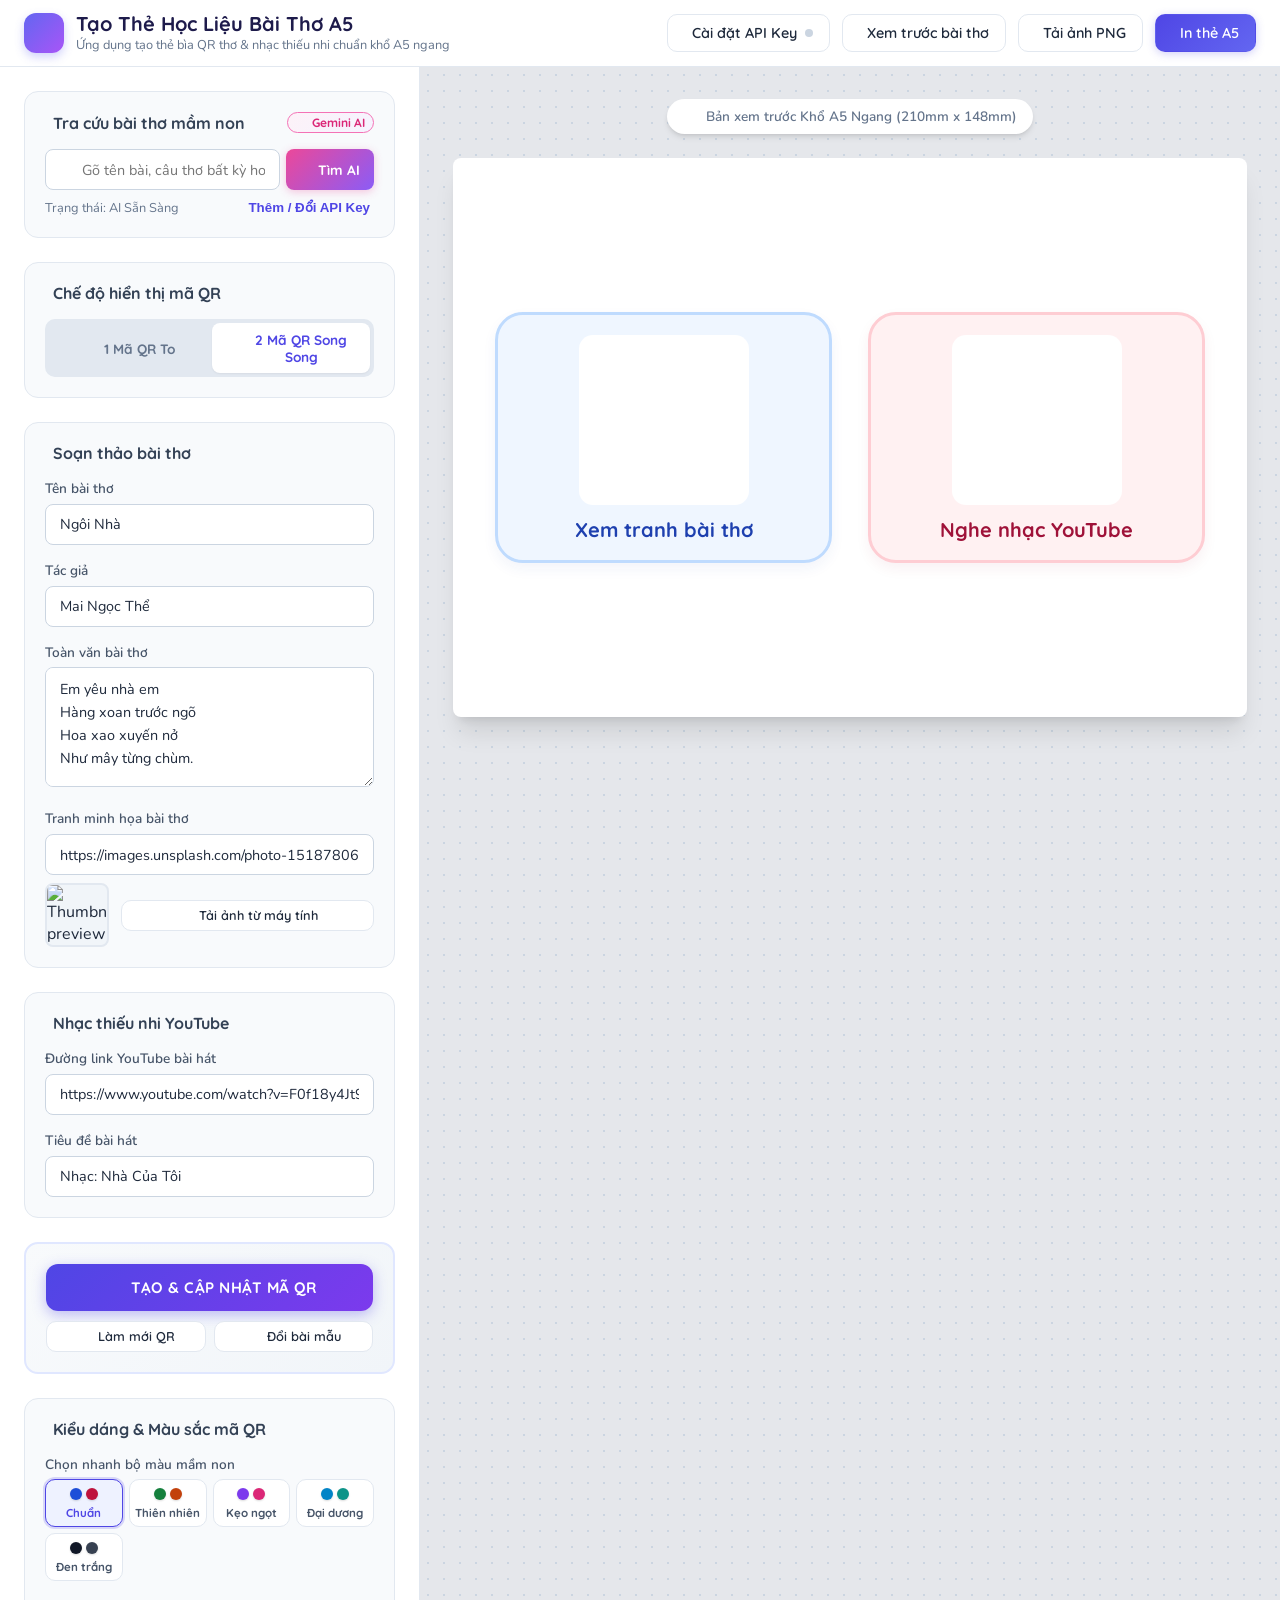
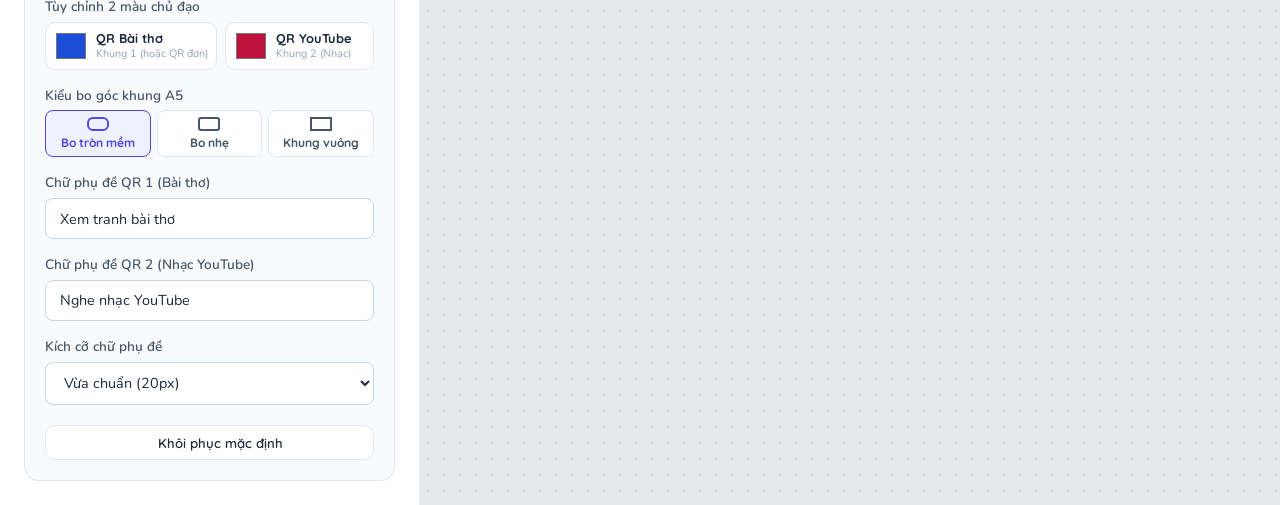
==== index.html @ ca8b9e5d "Initial commit: Kindergarten Poem & Media QR Card Generator A5" ====
<!DOCTYPE html>
<html lang="vi">
<head>
  <meta charset="UTF-8">
  <meta name="viewport" content="width=device-width, initial-scale=1.0">
  <title>Tạo Thẻ Bìa Bài Thơ & QR Code A5 Mầm Non</title>
  
  <!-- Google Fonts: Quicksand & Nunito -->
  <link rel="preconnect" href="https://fonts.googleapis.com">
  <link rel="preconnect" href="https://fonts.gstatic.com" crossorigin>
  <link href="https://fonts.googleapis.com/css2?family=Nunito:wght@400;500;600;700;800&family=Quicksand:wght@600;700;800&display=swap" rel="stylesheet">
  
  <!-- Main Stylesheets -->
  <link rel="stylesheet" href="css/style.css">
  <link rel="stylesheet" href="css/print.css">

  <!-- Lucide Icons -->
  <script src="https://unpkg.com/lucide@latest"></script>
  <!-- QRCode.js -->
  <script src="https://cdnjs.cloudflare.com/ajax/libs/qrcodejs/1.0.0/qrcode.min.js"></script>
  <!-- LZString for URL Compression -->
  <script src="https://cdnjs.cloudflare.com/ajax/libs/lz-string/1.5.0/lz-string.min.js"></script>
  <!-- HTML2Canvas for PNG Export -->
  <script src="https://cdnjs.cloudflare.com/ajax/libs/html2canvas/1.4.1/html2canvas.min.js"></script>
</head>
<body>
  <!-- Header Bar -->
  <header class="app-header">
    <div class="brand-container">
      <div class="brand-icon">
        <i data-lucide="sparkles"></i>
      </div>
      <div>
        <h1 class="brand-title">Tạo Thẻ Học Liệu Bài Thơ A5</h1>
        <p class="brand-subtitle">Ứng dụng tạo thẻ bìa QR thơ & nhạc thiếu nhi chuẩn khổ A5 ngang</p>
      </div>
    </div>
    <div class="header-actions">
      <button class="btn btn-outline" id="btnApiKeySettings" title="Cấu hình Gemini API Key">
        <i data-lucide="key" style="color: #ec4899;"></i>
        <span>Cài đặt API Key</span>
        <span class="status-dot" id="apiStatusDot"></span>
      </button>
      <button class="btn btn-outline" id="btnPreviewPhone" title="Mở giả lập điện thoại">
        <i data-lucide="smartphone"></i>
        <span>Xem trước bài thơ</span>
      </button>
      <button class="btn btn-outline" id="btnDownloadPng" title="Xuất ảnh thẻ A5 định dạng PNG">
        <i data-lucide="image"></i>
        <span>Tải ảnh PNG</span>
      </button>
      <button class="btn btn-primary" id="btnPrint" title="In trực tiếp hoặc Lưu PDF khổ A5">
        <i data-lucide="printer"></i>
        <span>In thẻ A5</span>
      </button>
    </div>
  </header>

  <!-- Main Container -->
  <div class="app-container">
    <!-- Left Editor Sidebar -->
    <aside class="editor-sidebar">
      <!-- Search & Autocomplete with AI Grounding -->
      <div class="section-card">
        <div class="section-title" style="justify-content: space-between;">
          <div style="display: flex; align-items: center; gap: 0.5rem;">
            <i data-lucide="search" style="color: var(--primary);"></i>
            <span>Tra cứu bài thơ mầm non</span>
          </div>
          <span class="ai-badge" id="searchModeBadge" title="Hỗ trợ tra cứu bằng AI">
            <i data-lucide="bot" style="width: 12px; height: 12px;"></i>
            <span>Gemini AI</span>
          </span>
        </div>
        <div class="form-group search-container">
          <div class="search-input-group">
            <div style="position: relative; flex: 1;">
              <i data-lucide="search" class="search-icon" style="width: 18px; height: 18px;"></i>
              <input type="text" id="searchPoemInput" class="form-input search-input" placeholder="Gõ tên bài, câu thơ bất kỳ hoặc từ khóa..." autocomplete="off">
            </div>
            <button class="btn-ai-search" id="btnAiSearch" title="Tra cứu trực tuyến bằng Gemini AI">
              <i data-lucide="sparkles" style="width: 14px; height: 14px;" id="aiSearchIcon"></i>
              <span id="aiSearchText">Tìm AI</span>
            </button>
          </div>
          <div style="display: flex; justify-content: space-between; align-items: center; margin-top: 8px; font-size: 0.8rem;">
            <span style="color: #64748b;" id="apiHelperText">Trạng thái: AI Sẵn Sàng</span>
            <button type="button" id="btnInlineApiKey" style="background: none; border: none; color: #4f46e5; cursor: pointer; font-weight: 700; display: inline-flex; align-items: center; gap: 4px; padding: 2px 4px; border-radius: 4px;">
              <i data-lucide="key" style="width: 13px; height: 13px; color: #db2777;"></i>
              <span>Thêm / Đổi API Key</span>
            </button>
          </div>
          <div id="autocompleteDropdown" class="autocomplete-dropdown"></div>
        </div>
      </div>

      <!-- Mode Selector (1 QR or 2 QR) -->
      <div class="section-card">
        <div class="section-title">
          <i data-lucide="qr-code" style="color: var(--primary);"></i>
          <span>Chế độ hiển thị mã QR</span>
        </div>
        <div class="toggle-group">
          <button class="toggle-btn" id="btnToggle1QR">
            <i data-lucide="square" style="width: 16px; height: 16px;"></i>
            <span>1 Mã QR To</span>
          </button>
          <button class="toggle-btn active" id="btnToggle2QR">
            <i data-lucide="columns-2" style="width: 16px; height: 16px;"></i>
            <span>2 Mã QR Song Song</span>
          </button>
        </div>
      </div>

      <!-- Poem Details Form -->
      <div class="section-card">
        <div class="section-title">
          <i data-lucide="book-open" style="color: var(--primary);"></i>
          <span>Soạn thảo bài thơ</span>
        </div>
        
        <div class="form-group">
          <label class="form-label" for="inputPoemTitle">Tên bài thơ</label>
          <input type="text" id="inputPoemTitle" class="form-input" placeholder="Nhập tên bài thơ...">
        </div>

        <div class="form-group">
          <label class="form-label" for="inputPoemAuthor">Tác giả</label>
          <input type="text" id="inputPoemAuthor" class="form-input" placeholder="Tác giả hoặc Sưu tầm...">
        </div>

        <div class="form-group">
          <label class="form-label" for="inputPoemContent">Toàn văn bài thơ</label>
          <textarea id="inputPoemContent" class="form-textarea" placeholder="Nhập lời thơ (từng khổ thơ)..."></textarea>
        </div>

        <div class="form-group">
          <label class="form-label">Tranh minh họa bài thơ</label>
          <input type="text" id="inputCoverImage" class="form-input" placeholder="URL hình ảnh minh họa...">
          <div class="image-preview-wrapper">
            <img id="imagePreviewThumb" class="image-thumb" src="" alt="Thumbnail preview">
            <div class="image-actions">
              <input type="file" id="inputImageFile" class="file-input-hidden" accept="image/*">
              <button class="btn btn-outline" style="padding: 0.4rem 0.75rem; font-size: 0.8rem;" id="btnUploadImage">
                <i data-lucide="upload" style="width: 14px; height: 14px;"></i>
                <span>Tải ảnh từ máy tính</span>
              </button>
            </div>
          </div>
        </div>
      </div>

      <!-- YouTube & Media Section -->
      <div class="section-card">
        <div class="section-title">
          <i data-lucide="youtube" style="color: #ef4444;"></i>
          <span>Nhạc thiếu nhi YouTube</span>
        </div>
        
        <div class="form-group">
          <label class="form-label" for="inputYoutubeUrl">Đường link YouTube bài hát</label>
          <input type="text" id="inputYoutubeUrl" class="form-input" placeholder="https://www.youtube.com/watch?v=...">
        </div>

        <div class="form-group">
          <label class="form-label" for="inputYoutubeTitle">Tiêu đề bài hát</label>
          <input type="text" id="inputYoutubeTitle" class="form-input" placeholder="VD: Nhạc: Nhà Của Tôi">
        </div>
      </div>

      <!-- Big Action: Generate & Update QR Button -->
      <div class="section-card action-card">
        <button type="button" class="btn-generate-main" id="btnGenerateQR" title="Tạo hoặc vẽ lại toàn bộ mã QR từ bài thơ và YouTube">
          <i data-lucide="sparkles" style="width: 20px; height: 20px;"></i>
          <span>TẠO & CẬP NHẬT MÃ QR</span>
        </button>
        <div style="display: grid; grid-template-columns: 1fr 1fr; gap: 8px; margin-top: 10px;">
          <button type="button" class="btn btn-outline btn-sm" id="btnRefreshPreview">
            <i data-lucide="refresh-cw" style="width: 14px; height: 14px;"></i>
            <span>Làm mới QR</span>
          </button>
          <button type="button" class="btn btn-outline btn-sm" id="btnQuickSample">
            <i data-lucide="shuffle" style="width: 14px; height: 14px;"></i>
            <span>Đổi bài mẫu</span>
          </button>
        </div>
      </div>

      <!-- Simple & Clean QR Customization Section -->
      <div class="section-card">
        <div class="section-title">
          <i data-lucide="palette" style="color: #ec4899;"></i>
          <span>Kiểu dáng & Màu sắc mã QR</span>
        </div>

        <!-- 1. Color Themes (5 Chủ Đề Màu Đẹp) -->
        <div class="form-group">
          <label class="form-label">Chọn nhanh bộ màu mầm non</label>
          <div class="theme-pill-grid">
            <button type="button" class="theme-pill active" data-theme="default" title="Chuẩn Mầm Non (Xanh & Hồng Đỏ)">
              <div class="theme-dots">
                <span style="background: #1d4ed8;"></span>
                <span style="background: #be123c;"></span>
              </div>
              <span class="theme-name">Chuẩn</span>
            </button>
            <button type="button" class="theme-pill" data-theme="nature" title="Thiên Nhiên (Xanh Lá & Cam)">
              <div class="theme-dots">
                <span style="background: #15803d;"></span>
                <span style="background: #c2410c;"></span>
              </div>
              <span class="theme-name">Thiên nhiên</span>
            </button>
            <button type="button" class="theme-pill" data-theme="pastel" title="Kẹo Ngọt (Tím & Hồng Phấn)">
              <div class="theme-dots">
                <span style="background: #7c3aed;"></span>
                <span style="background: #db2777;"></span>
              </div>
              <span class="theme-name">Kẹo ngọt</span>
            </button>
            <button type="button" class="theme-pill" data-theme="ocean" title="Đại Dương (Xanh Lam & Ngọc)">
              <div class="theme-dots">
                <span style="background: #0284c7;"></span>
                <span style="background: #0d9488;"></span>
              </div>
              <span class="theme-name">Đại dương</span>
            </button>
            <button type="button" class="theme-pill" data-theme="mono" title="Đen Trắng (Tiết kiệm mực in)">
              <div class="theme-dots">
                <span style="background: #111827;"></span>
                <span style="background: #374151;"></span>
              </div>
              <span class="theme-name">Đen trắng</span>
            </button>
          </div>
        </div>

        <!-- 2. Tùy chỉnh màu sắc tối giản (Chỉ 2 màu chính) -->
        <div class="form-group">
          <label class="form-label">Tùy chỉnh 2 màu chủ đạo</label>
          <div class="simple-color-grid">
            <div class="simple-color-box">
              <input type="color" id="colorQrPoem" class="color-picker-simple" value="#1d4ed8">
              <div class="simple-color-info">
                <span class="simple-color-title">QR Bài thơ</span>
                <span class="simple-color-desc">Khung 1 (hoặc QR đơn)</span>
              </div>
            </div>
            <div class="simple-color-box">
              <input type="color" id="colorQrMusic" class="color-picker-simple" value="#be123c">
              <div class="simple-color-info">
                <span class="simple-color-title">QR YouTube</span>
                <span class="simple-color-desc">Khung 2 (Nhạc)</span>
              </div>
            </div>
          </div>
        </div>

        <!-- 3. Kiểu dáng góc bo thẻ A5 -->
        <div class="form-group">
          <label class="form-label">Kiểu bo góc khung A5</label>
          <div class="shape-selector">
            <button type="button" class="btn-shape active" data-radius="28" id="btnRadiusRound">
              <span class="shape-preview shape-round"></span>
              <span>Bo tròn mềm</span>
            </button>
            <button type="button" class="btn-shape" data-radius="14" id="btnRadiusSemi">
              <span class="shape-preview shape-semi"></span>
              <span>Bo nhẹ</span>
            </button>
            <button type="button" class="btn-shape" data-radius="0" id="btnRadiusSquare">
              <span class="shape-preview shape-square"></span>
              <span>Khung vuông</span>
            </button>
          </div>
        </div>

        <!-- 4. Chữ phụ đề & Kích cỡ -->
        <div class="form-group">
          <label class="form-label" for="inputPoemSubtitle">Chữ phụ đề QR 1 (Bài thơ)</label>
          <input type="text" id="inputPoemSubtitle" class="form-input" value="Xem tranh bài thơ">
        </div>

        <div class="form-group">
          <label class="form-label" for="inputMusicSubtitle">Chữ phụ đề QR 2 (Nhạc YouTube)</label>
          <input type="text" id="inputMusicSubtitle" class="form-input" value="Nghe nhạc YouTube">
        </div>

        <div class="form-group">
          <label class="form-label" for="inputSingleSubtitle" style="display:none;">Phụ đề QR đơn</label>
          <input type="hidden" id="inputSingleSubtitle" value="Xem tranh bài thơ">
        </div>

        <div class="form-group">
          <label class="form-label" for="selectSubtitleFontSize">Kích cỡ chữ phụ đề</label>
          <select id="selectSubtitleFontSize" class="form-select">
            <option value="18px">Nhỏ vừa (18px)</option>
            <option value="20px" selected>Vừa chuẩn (20px)</option>
            <option value="24px">Lớn nổi bật (24px)</option>
            <option value="28px">Rất lớn (28px)</option>
          </select>
        </div>

        <button type="button" class="btn btn-outline" id="btnResetStyles" style="width: 100%; font-size: 0.82rem; margin-top: 4px;">
          <i data-lucide="rotate-ccw" style="width: 14px; height: 14px;"></i>
          <span>Khôi phục mặc định</span>
        </button>
      </div>
    </aside>

    <!-- Right Live A5 Sheet Preview -->
    <main class="preview-area">
      <div class="preview-toolbar">
        <span class="toolbar-label">
          <i data-lucide="eye" style="width: 16px; height: 16px; color: var(--primary);"></i>
          <span>Bản xem trước Khổ A5 Ngang (210mm x 148mm)</span>
        </span>
      </div>

      <!-- Scaled Container for Responsive View -->
      <div class="a5-container-scaler" id="a5Scaler">
        <!-- Exact A5 Sheet (794px x 559px @ 96DPI) - Removed Header Title as Requested -->
        <div class="a5-sheet" id="a5Sheet">
          <!-- Central QR Area -->
          <div class="a5-body">
            <!-- Mode 1: Single Large QR -->
            <div class="qr-layout-single" id="layoutSingle" style="display: none;">
              <div class="qr-card-single" id="cardSingle">
                <div class="qr-box-single" id="qrSingleContainer"></div>
                <div class="qr-subtitle-single" id="subtitleSingleDisplay">Xem tranh bài thơ</div>
              </div>
            </div>

            <!-- Mode 2: Dual QR Side-by-Side -->
            <div class="qr-layout-dual" id="layoutDual">
              <!-- Left: Poem Card -->
              <div class="qr-card-poem" id="cardPoem">
                <div class="qr-box-poem" id="qrPoemContainer"></div>
                <div class="qr-subtitle-poem" id="subtitlePoemDisplay">Xem tranh bài thơ</div>
              </div>

              <!-- Right: Music Card -->
              <div class="qr-card-music" id="cardMusic">
                <div class="qr-box-music" id="qrMusicContainer"></div>
                <div class="qr-subtitle-music" id="subtitleMusicDisplay">Nghe nhạc YouTube</div>
              </div>
            </div>
          </div>
        </div>
      </div>
    </main>
  </div>

  <!-- Phone Preview Modal -->
  <div class="modal-overlay" id="phoneModal">
    <div class="phone-mockup-wrapper">
      <button class="modal-close-btn" id="btnCloseModal" title="Đóng">&times;</button>
      <div class="phone-notch"></div>
      <div class="phone-screen">
        <iframe id="phoneIframe" class="phone-iframe" src="about:blank"></iframe>
      </div>
    </div>
  </div>

  <!-- API Key Settings Modal -->
  <div class="modal-overlay" id="apiKeyModal">
    <div style="background: white; border-radius: 20px; padding: 24px; width: 100%; max-width: 480px; box-shadow: var(--shadow-lg); position: relative;">
      <button class="modal-close-btn" id="btnCloseApiKeyModal" title="Đóng">&times;</button>
      <div style="display: flex; align-items: center; gap: 10px; margin-bottom: 12px;">
        <div style="width: 40px; height: 40px; border-radius: 12px; background: linear-gradient(135deg, #fdf2f8, #f5f3ff); color: #db2777; display: flex; align-items: center; justify-content: center; border: 1px solid #fbcfe8;">
          <i data-lucide="key" style="width: 22px; height: 22px;"></i>
        </div>
        <div>
          <h3 style="font-family: var(--font-heading); font-size: 1.2rem; color: #1e293b; font-weight: 700;">Cấu Hình Gemini API Key</h3>
          <p style="font-size: 0.8rem; color: #64748b;">Kích hoạt tra cứu thông minh Google Search Grounding</p>
        </div>
      </div>
      
      <p style="font-size: 0.85rem; color: #475569; line-height: 1.5; margin-bottom: 14px; background: #f8fafc; padding: 10px 12px; border-radius: 10px; border: 1px solid #e2e8f0;">
        💡 Nhập <strong>Google Gemini API Key</strong> để tìm kiếm bất kỳ bài thơ nào trên internet mà không cần database. Bạn có thể <a href="https://aistudio.google.com/app/apikey" target="_blank" style="color: #4f46e5; font-weight: 700; text-decoration: underline;">lấy API Key miễn phí tại đây</a>.
      </p>

      <div class="form-group">
        <label class="form-label" for="inputApiKey">Gemini API Key</label>
        <div style="position: relative; display: flex; align-items: center;">
          <input type="password" id="inputApiKey" class="form-input" placeholder="AIzaSy..." style="padding-right: 40px;">
          <button type="button" id="btnToggleApiKeyVisibility" style="position: absolute; right: 8px; background: none; border: none; color: #94a3b8; cursor: pointer; padding: 4px;" title="Ẩn/Hiện API Key">
            <i data-lucide="eye" style="width: 18px; height: 18px;" id="iconApiKeyVisibility"></i>
          </button>
        </div>
      </div>

      <div id="apiKeyTestStatus" style="display: none; margin-top: 10px; padding: 8px 12px; border-radius: 8px; font-size: 0.85rem; font-weight: 600;"></div>

      <div style="display: flex; gap: 8px; justify-content: space-between; align-items: center; margin-top: 20px;">
        <button class="btn btn-outline" id="btnClearApiKey" style="color: #ef4444; border-color: #fecaca;" title="Xóa API Key khỏi trình duyệt">
          <i data-lucide="trash-2" style="width: 15px; height: 15px;"></i>
          <span>Xóa Key</span>
        </button>
        <div style="display: flex; gap: 8px;">
          <button class="btn btn-outline" id="btnTestApiKeyOnly" title="Kiểm tra xem API Key có hoạt động không">
            <i data-lucide="zap" style="width: 15px; height: 15px; color: #f59e0b;"></i>
            <span>Kiểm tra</span>
          </button>
          <button class="btn btn-primary" id="btnSaveApiKey">
            <i data-lucide="check" style="width: 16px; height: 16px;"></i>
            <span>Lưu API Key</span>
          </button>
        </div>
      </div>
    </div>
  </div>

  <!-- Toast Notifications Container -->
  <div class="toast-container" id="toastContainer"></div>

  <!-- Application Scripts -->
  <script src="js/poems-data.js"></script>
  <script src="js/qr-engine.js"></script>
  <script src="js/app.js"></script>
</body>
</html>
---- css/style.css ----
/* ==========================================================================
   Kindergarten A5 Poem & Media QR Card Generator - Design System
   ========================================================================== */

:root {
  /* Color Palette - Soft Pastel Mầm Non */
  --primary: #4f46e5;
  --primary-hover: #4338ca;
  --primary-light: #eef2ff;
  
  --poem-blue-bg: #eff6ff;
  --poem-blue-border: #bfdbfe;
  --poem-blue-text: #1e40af;
  --poem-blue-qr: #1d4ed8;

  --music-pink-bg: #fff1f2;
  --music-pink-border: #fecdd3;
  --music-pink-text: #9f1239;
  --music-pink-qr: #be123c;

  --bg-app: #f8fafc;
  --bg-card: #ffffff;
  --text-main: #1e293b;
  --text-muted: #64748b;
  --border-color: #e2e8f0;

  --shadow-sm: 0 1px 2px 0 rgb(0 0 0 / 0.05);
  --shadow-md: 0 4px 6px -1px rgb(0 0 0 / 0.1), 0 2px 4px -2px rgb(0 0 0 / 0.1);
  --shadow-lg: 0 10px 15px -3px rgb(0 0 0 / 0.1), 0 4px 6px -4px rgb(0 0 0 / 0.1);
  --shadow-sheet: 0 20px 25px -5px rgb(0 0 0 / 0.1), 0 8px 10px -6px rgb(0 0 0 / 0.1);

  --font-heading: 'Quicksand', 'Nunito', sans-serif;
  --font-body: 'Nunito', sans-serif;
}

* {
  margin: 0;
  padding: 0;
  box-sizing: border-box;
}

body {
  font-family: var(--font-body);
  background-color: var(--bg-app);
  color: var(--text-main);
  min-height: 100vh;
  display: flex;
  flex-direction: column;
}

/* Header */
.app-header {
  background: #ffffff;
  border-bottom: 1px solid var(--border-color);
  padding: 0.75rem 1.5rem;
  display: flex;
  justify-content: space-between;
  align-items: center;
  position: sticky;
  top: 0;
  z-index: 40;
}

.brand-container {
  display: flex;
  align-items: center;
  gap: 0.75rem;
}

.brand-icon {
  width: 40px;
  height: 40px;
  background: linear-gradient(135deg, #6366f1, #a855f7);
  color: white;
  border-radius: 12px;
  display: flex;
  align-items: center;
  justify-content: center;
  font-size: 1.25rem;
  box-shadow: 0 4px 10px rgba(99, 102, 241, 0.3);
}

.brand-title {
  font-family: var(--font-heading);
  font-size: 1.25rem;
  font-weight: 700;
  color: #1e1b4b;
  line-height: 1.2;
}

.brand-subtitle {
  font-size: 0.8rem;
  color: var(--text-muted);
}

.header-actions {
  display: flex;
  align-items: center;
  gap: 0.75rem;
}

/* Button Component */
.btn {
  display: inline-flex;
  align-items: center;
  justify-content: center;
  gap: 0.5rem;
  padding: 0.55rem 1rem;
  font-family: var(--font-heading);
  font-size: 0.9rem;
  font-weight: 600;
  border-radius: 10px;
  border: 1px solid transparent;
  cursor: pointer;
  transition: all 0.2s ease;
  text-decoration: none;
}

.btn-primary {
  background: linear-gradient(135deg, #4f46e5, #6366f1);
  color: white;
  box-shadow: 0 2px 8px rgba(79, 70, 229, 0.25);
}

.btn-primary:hover {
  background: linear-gradient(135deg, #4338ca, #4f46e5);
  transform: translateY(-1px);
  box-shadow: 0 4px 12px rgba(79, 70, 229, 0.35);
}

.btn-outline {
  background: white;
  border-color: var(--border-color);
  color: var(--text-main);
}

.btn-outline:hover {
  background: #f1f5f9;
  border-color: #cbd5e1;
}

.btn-success {
  background: linear-gradient(135deg, #10b981, #059669);
  color: white;
  box-shadow: 0 2px 8px rgba(16, 185, 129, 0.25);
}

.btn-success:hover {
  background: linear-gradient(135deg, #059669, #047857);
  transform: translateY(-1px);
}

/* Main Studio Layout */
.app-container {
  display: grid;
  grid-template-columns: 420px 1fr;
  flex: 1;
  height: calc(100vh - 65px);
  overflow: hidden;
}

/* Left Sidebar (Editor & Controls) */
.editor-sidebar {
  background: #ffffff;
  border-right: 1px solid var(--border-color);
  overflow-y: auto;
  padding: 1.5rem;
  display: flex;
  flex-direction: column;
  gap: 1.5rem;
}

.section-card {
  background: #f8fafc;
  border: 1px solid #e2e8f0;
  border-radius: 14px;
  padding: 1.25rem;
}

.section-title {
  font-family: var(--font-heading);
  font-size: 1rem;
  font-weight: 700;
  color: #334155;
  display: flex;
  align-items: center;
  gap: 0.5rem;
  margin-bottom: 1rem;
}

.form-group {
  margin-bottom: 1rem;
}

.form-group:last-child {
  margin-bottom: 0;
}

.form-label {
  display: block;
  font-size: 0.85rem;
  font-weight: 600;
  color: #475569;
  margin-bottom: 0.35rem;
}

.form-input, .form-textarea, .form-select {
  width: 100%;
  padding: 0.6rem 0.85rem;
  border-radius: 8px;
  border: 1px solid #cbd5e1;
  font-family: inherit;
  font-size: 0.9rem;
  color: #1e293b;
  background-color: white;
  transition: border-color 0.2s, box-shadow 0.2s;
}

.form-input:focus, .form-textarea:focus, .form-select:focus {
  outline: none;
  border-color: var(--primary);
  box-shadow: 0 0 0 3px rgba(99, 102, 241, 0.15);
}

.form-textarea {
  min-height: 120px;
  resize: vertical;
  line-height: 1.6;
}

/* Autocomplete Search Box */
.search-container {
  position: relative;
}

.search-icon {
  position: absolute;
  left: 0.75rem;
  top: 50%;
  transform: translateY(-50%);
  color: #94a3b8;
  pointer-events: none;
}

.search-input {
  padding-left: 2.25rem;
}

.autocomplete-dropdown {
  position: absolute;
  top: calc(100% + 4px);
  left: 0;
  right: 0;
  background: white;
  border: 1px solid #e2e8f0;
  border-radius: 10px;
  box-shadow: var(--shadow-lg);
  max-height: 240px;
  overflow-y: auto;
  z-index: 50;
  display: none;
}

.autocomplete-item {
  padding: 0.65rem 0.85rem;
  cursor: pointer;
  border-bottom: 1px solid #f1f5f9;
  transition: background 0.15s;
}

.autocomplete-item:hover, .autocomplete-item.active {
  background-color: #f1f5f9;
}

.autocomplete-item-title {
  font-weight: 600;
  color: #1e293b;
  font-size: 0.9rem;
}

.autocomplete-item-meta {
  font-size: 0.75rem;
  color: #64748b;
  display: flex;
  gap: 0.5rem;
}

/* Image Upload / Preview */
.image-preview-wrapper {
  display: flex;
  gap: 0.75rem;
  align-items: center;
  margin-top: 0.5rem;
}

.image-thumb {
  width: 64px;
  height: 64px;
  border-radius: 8px;
  object-fit: cover;
  border: 2px solid #e2e8f0;
  background: #f1f5f9;
}

.image-actions {
  display: flex;
  flex-direction: column;
  gap: 0.35rem;
  flex: 1;
}

.file-input-hidden {
  display: none;
}

/* Toggle 1 QR / 2 QR Segmented Control */
.toggle-group {
  display: flex;
  background: #e2e8f0;
  padding: 4px;
  border-radius: 10px;
  gap: 4px;
}

.toggle-btn {
  flex: 1;
  padding: 0.5rem;
  border: none;
  background: transparent;
  font-family: var(--font-heading);
  font-size: 0.85rem;
  font-weight: 700;
  color: #64748b;
  border-radius: 8px;
  cursor: pointer;
  transition: all 0.2s ease;
  display: flex;
  align-items: center;
  justify-content: center;
  gap: 0.35rem;
}

.toggle-btn.active {
  background: white;
  color: var(--primary);
  box-shadow: var(--shadow-sm);
}

/* Right Studio Area (Interactive A5 Canvas Preview) */
.preview-area {
  background: #e5e7eb;
  background-image: radial-gradient(#cbd5e1 1px, transparent 1px);
  background-size: 16px 16px;
  display: flex;
  flex-direction: column;
  align-items: center;
  overflow: auto;
  padding: 2rem 1rem;
  position: relative;
}

.preview-toolbar {
  background: white;
  padding: 0.5rem 1rem;
  border-radius: 30px;
  box-shadow: var(--shadow-md);
  display: flex;
  align-items: center;
  gap: 1rem;
  margin-bottom: 1.5rem;
  position: sticky;
  top: 0;
  z-index: 20;
}

.toolbar-label {
  font-size: 0.85rem;
  font-weight: 600;
  color: #64748b;
  display: flex;
  align-items: center;
  gap: 0.4rem;
}

/* ==========================================================================
   A5 LANDSCAPE PRINT SHEET (210mm x 148mm ~ 842px x 595px)
   ========================================================================== */
.a5-container-scaler {
  display: flex;
  align-items: center;
  justify-content: center;
  transition: transform 0.2s ease;
}

.a5-sheet {
  width: 794px; /* A5 Landscape chuẩn 96 DPI (210mm) */
  height: 559px; /* A5 Landscape chuẩn 96 DPI (148mm) */
  background: #ffffff;
  border-radius: 8px;
  box-shadow: var(--shadow-sheet);
  display: flex;
  flex-direction: column;
  padding: 32px 36px;
  position: relative;
  box-sizing: border-box;
  user-select: none;
  background-color: #ffffff;
}

/* A5 Header / Title */
.a5-header {
  text-align: center;
  margin-top: 6px;
  margin-bottom: 16px;
}

.a5-title {
  font-family: var(--font-heading);
  font-size: 38px;
  font-weight: 800;
  color: #1e293b;
  letter-spacing: -0.5px;
  line-height: 1.2;
  text-transform: capitalize;
}

/* A5 Body / QR Container */
.a5-body {
  flex: 1;
  display: flex;
  align-items: center;
  justify-content: center;
  width: 100%;
}

/* Mode 1: Single QR Mode */
.qr-layout-single {
  display: flex;
  flex-direction: column;
  align-items: center;
  justify-content: center;
}

.qr-card-single {
  background: #f8fafc;
  border: 3.5px solid #6366f1;
  border-radius: 28px;
  padding: 24px 32px 20px 32px;
  display: flex;
  flex-direction: column;
  align-items: center;
  justify-content: center;
  box-shadow: 0 6px 16px rgba(99, 102, 241, 0.08);
}

.qr-box-single {
  width: 220px;
  height: 220px;
  background: white;
  border-radius: 16px;
  display: flex;
  align-items: center;
  justify-content: center;
  padding: 10px;
  box-shadow: inset 0 0 4px rgba(0,0,0,0.05);
}

.qr-box-single canvas, .qr-box-single img {
  width: 200px !important;
  height: 200px !important;
}

.qr-subtitle-single {
  margin-top: 14px;
  font-family: var(--font-heading);
  font-size: 22px;
  font-weight: 700;
  color: #4338ca;
  text-align: center;
}

/* Mode 2: Dual QR Mode (Song Song) */
.qr-layout-dual {
  display: grid;
  grid-template-columns: 1fr 1fr;
  gap: 36px;
  width: 100%;
  max-width: 710px;
  align-items: center;
}

/* Left Box: Poem (Blue Theme) */
.qr-card-poem {
  background: var(--poem-blue-bg);
  border: 3.5px solid var(--poem-blue-border);
  border-radius: 28px;
  padding: 20px 24px 18px 24px;
  display: flex;
  flex-direction: column;
  align-items: center;
  justify-content: center;
  box-shadow: 0 6px 14px rgba(30, 64, 175, 0.06);
}

.qr-box-poem {
  width: 170px;
  height: 170px;
  background: #ffffff;
  border-radius: 14px;
  display: flex;
  align-items: center;
  justify-content: center;
  padding: 8px;
}

.qr-box-poem canvas, .qr-box-poem img {
  width: 154px !important;
  height: 154px !important;
}

.qr-subtitle-poem {
  margin-top: 12px;
  font-family: var(--font-heading);
  font-size: 20px;
  font-weight: 700;
  color: var(--poem-blue-text);
  text-align: center;
}

/* Right Box: Music (Pink/Red Theme) */
.qr-card-music {
  background: var(--music-pink-bg);
  border: 3.5px solid var(--music-pink-border);
  border-radius: 28px;
  padding: 20px 24px 18px 24px;
  display: flex;
  flex-direction: column;
  align-items: center;
  justify-content: center;
  box-shadow: 0 6px 14px rgba(159, 18, 57, 0.06);
}

.qr-box-music {
  width: 170px;
  height: 170px;
  background: #ffffff;
  border-radius: 14px;
  display: flex;
  align-items: center;
  justify-content: center;
  padding: 8px;
}

.qr-box-music canvas, .qr-box-music img {
  width: 154px !important;
  height: 154px !important;
}

.qr-subtitle-music {
  margin-top: 12px;
  font-family: var(--font-heading);
  font-size: 20px;
  font-weight: 700;
  color: var(--music-pink-text);
  text-align: center;
}

/* ==========================================================================
   PHONE PREVIEW MODAL
   ========================================================================== */
.modal-overlay {
  position: fixed;
  inset: 0;
  background: rgba(15, 23, 42, 0.65);
  backdrop-filter: blur(4px);
  display: none;
  align-items: center;
  justify-content: center;
  z-index: 100;
  padding: 1rem;
}

.modal-overlay.active {
  display: flex;
}

.phone-mockup-wrapper {
  position: relative;
  width: 360px;
  height: 720px;
  background: #1e293b;
  border-radius: 44px;
  padding: 12px;
  box-shadow: 0 25px 50px -12px rgba(0, 0, 0, 0.5), inset 0 0 0 2px #475569;
  display: flex;
  flex-direction: column;
}

.phone-notch {
  width: 140px;
  height: 22px;
  background: #0f172a;
  border-radius: 0 0 14px 14px;
  position: absolute;
  top: 12px;
  left: 50%;
  transform: translateX(-50%);
  z-index: 10;
}

.phone-screen {
  flex: 1;
  background: #ffffff;
  border-radius: 34px;
  overflow: hidden;
  position: relative;
  display: flex;
  flex-direction: column;
}

.phone-iframe {
  width: 100%;
  height: 100%;
  border: none;
}

.modal-close-btn {
  position: absolute;
  top: -16px;
  right: -16px;
  width: 36px;
  height: 36px;
  background: #ffffff;
  color: #1e293b;
  border-radius: 50%;
  border: none;
  box-shadow: var(--shadow-md);
  font-size: 1.25rem;
  cursor: pointer;
  display: flex;
  align-items: center;
  justify-content: center;
  font-weight: bold;
  z-index: 110;
}

.modal-close-btn:hover {
  background: #f1f5f9;
}

/* ==========================================================================
   TOAST NOTIFICATION
   ========================================================================== */
.toast-container {
  position: fixed;
  bottom: 24px;
  right: 24px;
  z-index: 200;
  display: flex;
  flex-direction: column;
  gap: 8px;
}

.toast {
  background: #1e293b;
  color: white;
  padding: 0.75rem 1.25rem;
  border-radius: 10px;
  box-shadow: var(--shadow-lg);
  font-size: 0.9rem;
  display: flex;
  align-items: center;
  gap: 0.5rem;
  animation: slideInUp 0.3s ease;
}

@keyframes slideInUp {
  from {
    opacity: 0;
    transform: translateY(12px);
  }
  to {
    opacity: 1;
    transform: translateY(0);
  }
}

/* ==========================================================================
   AI SEARCH & GEMINI INTEGRATION STYLES
   ========================================================================== */
.search-input-group {
  display: flex;
  gap: 6px;
  position: relative;
}

.search-input-group .search-input {
  flex: 1;
}

.btn-ai-search {
  background: linear-gradient(135deg, #ec4899, #8b5cf6);
  color: white;
  border: none;
  border-radius: 8px;
  padding: 0 0.85rem;
  font-family: var(--font-heading);
  font-weight: 700;
  font-size: 0.85rem;
  cursor: pointer;
  display: inline-flex;
  align-items: center;
  gap: 5px;
  white-space: nowrap;
  box-shadow: 0 2px 8px rgba(236, 72, 153, 0.3);
  transition: all 0.2s ease;
}

.btn-ai-search:hover {
  transform: translateY(-1px);
  box-shadow: 0 4px 12px rgba(236, 72, 153, 0.4);
}

.btn-ai-search:disabled {
  opacity: 0.6;
  cursor: not-allowed;
  transform: none;
}

.ai-badge {
  display: inline-flex;
  align-items: center;
  gap: 4px;
  background: linear-gradient(135deg, #fdf2f8, #f5f3ff);
  border: 1px solid #f472b6;
  color: #db2777;
  padding: 2px 8px;
  border-radius: 12px;
  font-size: 0.75rem;
  font-weight: 700;
}

.spinner {
  width: 16px;
  height: 16px;
  border: 2px solid rgba(255, 255, 255, 0.3);
  border-radius: 50%;
  border-top-color: #ffffff;
  animation: spin 0.8s linear infinite;
}

@keyframes spin {
  to { transform: rotate(360deg); }
}

.api-status-indicator {
  display: inline-flex;
  align-items: center;
  gap: 6px;
  font-size: 0.8rem;
  color: #64748b;
  cursor: pointer;
  padding: 4px 8px;
  border-radius: 6px;
  transition: background 0.15s;
}

.api-status-indicator:hover {
  background: #f1f5f9;
}

.status-dot {
  width: 8px;
  height: 8px;
  border-radius: 50%;
  background: #cbd5e1;
}

.status-dot.active {
  background: #10b981;
  box-shadow: 0 0 0 2px rgba(16, 185, 129, 0.2);
}

/* ==========================================================================
   SIMPLE & ELEGANT QR STYLING CONTROLS
   ========================================================================== */
.action-card {
  background: linear-gradient(135deg, #f8fafc, #f1f5f9);
  border: 2px solid #e0e7ff;
}

.btn-generate-main {
  width: 100%;
  background: linear-gradient(135deg, #4f46e5, #7c3aed);
  color: white;
  border: none;
  padding: 0.85rem 1.25rem;
  border-radius: 12px;
  font-family: var(--font-heading);
  font-size: 0.95rem;
  font-weight: 800;
  letter-spacing: 0.5px;
  display: inline-flex;
  align-items: center;
  justify-content: center;
  gap: 8px;
  cursor: pointer;
  box-shadow: 0 4px 14px rgba(79, 70, 229, 0.35);
  transition: all 0.2s ease;
}

.btn-generate-main:hover {
  background: linear-gradient(135deg, #4338ca, #6d28d9);
  transform: translateY(-2px);
  box-shadow: 0 6px 20px rgba(79, 70, 229, 0.45);
}

.btn-generate-main:active {
  transform: translateY(0);
}

.btn-sm {
  padding: 0.4rem 0.65rem;
  font-size: 0.8rem;
}

.theme-pill-grid {
  display: grid;
  grid-template-columns: repeat(auto-fit, minmax(65px, 1fr));
  gap: 6px;
}

.theme-pill {
  background: #ffffff;
  border: 1.5px solid #e2e8f0;
  border-radius: 10px;
  padding: 8px 4px 6px 4px;
  display: flex;
  flex-direction: column;
  align-items: center;
  gap: 5px;
  cursor: pointer;
  transition: all 0.2s ease;
}

.theme-pill:hover {
  border-color: #cbd5e1;
  background: #f8fafc;
  transform: translateY(-1px);
}

.theme-pill.active {
  border-color: var(--primary);
  background: #eef2ff;
  box-shadow: 0 0 0 2px rgba(79, 70, 229, 0.2);
}

.theme-dots {
  display: flex;
  gap: 4px;
  align-items: center;
}

.theme-dots span {
  width: 12px;
  height: 12px;
  border-radius: 50%;
  display: inline-block;
  box-shadow: 0 1px 2px rgba(0, 0, 0, 0.15);
}

.theme-name {
  font-family: var(--font-heading);
  font-size: 0.72rem;
  font-weight: 700;
  color: #475569;
}

.theme-pill.active .theme-name {
  color: var(--primary);
}

.simple-color-grid {
  display: grid;
  grid-template-columns: 1fr 1fr;
  gap: 8px;
}

.simple-color-box {
  background: #ffffff;
  border: 1px solid #e2e8f0;
  border-radius: 10px;
  padding: 6px 8px;
  display: flex;
  align-items: center;
  gap: 8px;
  transition: border-color 0.2s;
}

.simple-color-box:hover {
  border-color: #cbd5e1;
}

.color-picker-simple {
  width: 34px;
  height: 34px;
  border: none;
  border-radius: 8px;
  cursor: pointer;
  padding: 0;
  background: none;
  flex-shrink: 0;
}

.simple-color-info {
  display: flex;
  flex-direction: column;
  overflow: hidden;
}

.simple-color-title {
  font-family: var(--font-heading);
  font-size: 0.8rem;
  font-weight: 700;
  color: #1e293b;
  white-space: nowrap;
}

.simple-color-desc {
  font-size: 0.68rem;
  color: #94a3b8;
  white-space: nowrap;
}

.shape-selector {
  display: grid;
  grid-template-columns: 1fr 1fr 1fr;
  gap: 6px;
}

.btn-shape {
  background: #ffffff;
  border: 1.5px solid #e2e8f0;
  border-radius: 8px;
  padding: 6px 4px;
  display: flex;
  flex-direction: column;
  align-items: center;
  gap: 4px;
  font-family: var(--font-heading);
  font-size: 0.75rem;
  font-weight: 700;
  color: #475569;
  cursor: pointer;
  transition: all 0.2s;
}

.btn-shape:hover {
  border-color: #cbd5e1;
  background: #f8fafc;
}

.btn-shape.active {
  border-color: var(--primary);
  background: #eef2ff;
  color: var(--primary);
}

.shape-preview {
  width: 22px;
  height: 14px;
  border: 2px solid currentColor;
  display: block;
}

.shape-round {
  border-radius: 6px;
}

.shape-semi {
  border-radius: 3px;
}

.shape-square {
  border-radius: 0;
}

/* ==========================================================================
   RESPONSIVE STYLING
   ========================================================================== */
@media (max-width: 1024px) {
  .app-container {
    grid-template-columns: 1fr;
    height: auto;
    overflow: visible;
  }
  .editor-sidebar {
    border-right: none;
    border-bottom: 1px solid var(--border-color);
  }
  .preview-area {
    min-height: 650px;
  }
}
---- css/print.css ----
/* ==========================================================================
   A5 LANDSCAPE PRINT STYLESHEET (@media print)
   Khổ giấy chuẩn: 210mm x 148mm (Landscape), Zero Margins
   ========================================================================== */

@page {
  size: A5 landscape;
  margin: 0;
}

@media print {
  html, body {
    width: 210mm !important;
    height: 148mm !important;
    margin: 0 !important;
    padding: 0 !important;
    background: #ffffff !important;
    -webkit-print-color-adjust: exact !important;
    print-color-adjust: exact !important;
    overflow: hidden !important;
  }

  /* Ẩn tất cả các thành phần giao diện không cần thiết khi in */
  .app-header,
  .editor-sidebar,
  .preview-toolbar,
  .modal-overlay,
  .toast-container,
  button,
  input,
  .no-print {
    display: none !important;
  }

  .app-container {
    display: block !important;
    margin: 0 !important;
    padding: 0 !important;
    width: 210mm !important;
    height: 148mm !important;
    overflow: hidden !important;
  }

  .preview-area {
    display: block !important;
    margin: 0 !important;
    padding: 0 !important;
    background: transparent !important;
    width: 210mm !important;
    height: 148mm !important;
    overflow: hidden !important;
  }

  .a5-container-scaler {
    transform: none !important;
    margin: 0 !important;
    padding: 0 !important;
    width: 210mm !important;
    height: 148mm !important;
  }

  /* Khung tờ A5 in trực tiếp */
  .a5-sheet {
    width: 210mm !important;
    height: 148mm !important;
    max-width: 210mm !important;
    max-height: 148mm !important;
    box-shadow: none !important;
    border-radius: 0 !important;
    border: none !important;
    margin: 0 !important;
    padding: 10mm 12mm !important;
    page-break-after: avoid !important;
    page-break-inside: avoid !important;
    box-sizing: border-box !important;
    display: flex !important;
    flex-direction: column !important;
    justify-content: space-between !important;
    background: #ffffff !important;
  }

  .a5-header {
    margin-top: 0 !important;
    margin-bottom: 5mm !important;
  }

  .a5-title {
    font-size: 26pt !important;
    color: #111827 !important;
  }

  .a5-body {
    flex: 1 !important;
    display: flex !important;
    align-items: center !important;
    justify-content: center !important;
    width: 100% !important;
  }

  /* Single QR Print Mode */
  .qr-card-single {
    border-width: 3.5pt !important;
    border-color: #4f46e5 !important;
    border-radius: 20pt !important;
    padding: 5mm 8mm 4mm 8mm !important;
    box-shadow: none !important;
    background: #f8fafc !important;
  }

  .qr-box-single {
    width: 52mm !important;
    height: 52mm !important;
    padding: 2mm !important;
  }

  .qr-box-single canvas, .qr-box-single img {
    width: 48mm !important;
    height: 48mm !important;
  }

  .qr-subtitle-single {
    font-size: 15pt !important;
    margin-top: 3mm !important;
    color: #3730a3 !important;
  }

  /* Dual QR Print Mode */
  .qr-layout-dual {
    gap: 8mm !important;
    max-width: 186mm !important;
  }

  .qr-card-poem {
    border-width: 3pt !important;
    border-color: #93c5fd !important;
    border-radius: 18pt !important;
    padding: 4mm 5mm 3mm 5mm !important;
    box-shadow: none !important;
    background: #eff6ff !important;
  }

  .qr-box-poem {
    width: 42mm !important;
    height: 42mm !important;
    padding: 2mm !important;
  }

  .qr-box-poem canvas, .qr-box-poem img {
    width: 38mm !important;
    height: 38mm !important;
  }

  .qr-subtitle-poem {
    font-size: 13.5pt !important;
    margin-top: 2.5mm !important;
    color: #1e40af !important;
  }

  .qr-card-music {
    border-width: 3pt !important;
    border-color: #fca5a5 !important;
    border-radius: 18pt !important;
    padding: 4mm 5mm 3mm 5mm !important;
    box-shadow: none !important;
    background: #fff1f2 !important;
  }

  .qr-box-music {
    width: 42mm !important;
    height: 42mm !important;
    padding: 2mm !important;
  }

  .qr-box-music canvas, .qr-box-music img {
    width: 38mm !important;
    height: 38mm !important;
  }

  .qr-subtitle-music {
    font-size: 13.5pt !important;
    margin-top: 2.5mm !important;
    color: #9f1239 !important;
  }
}
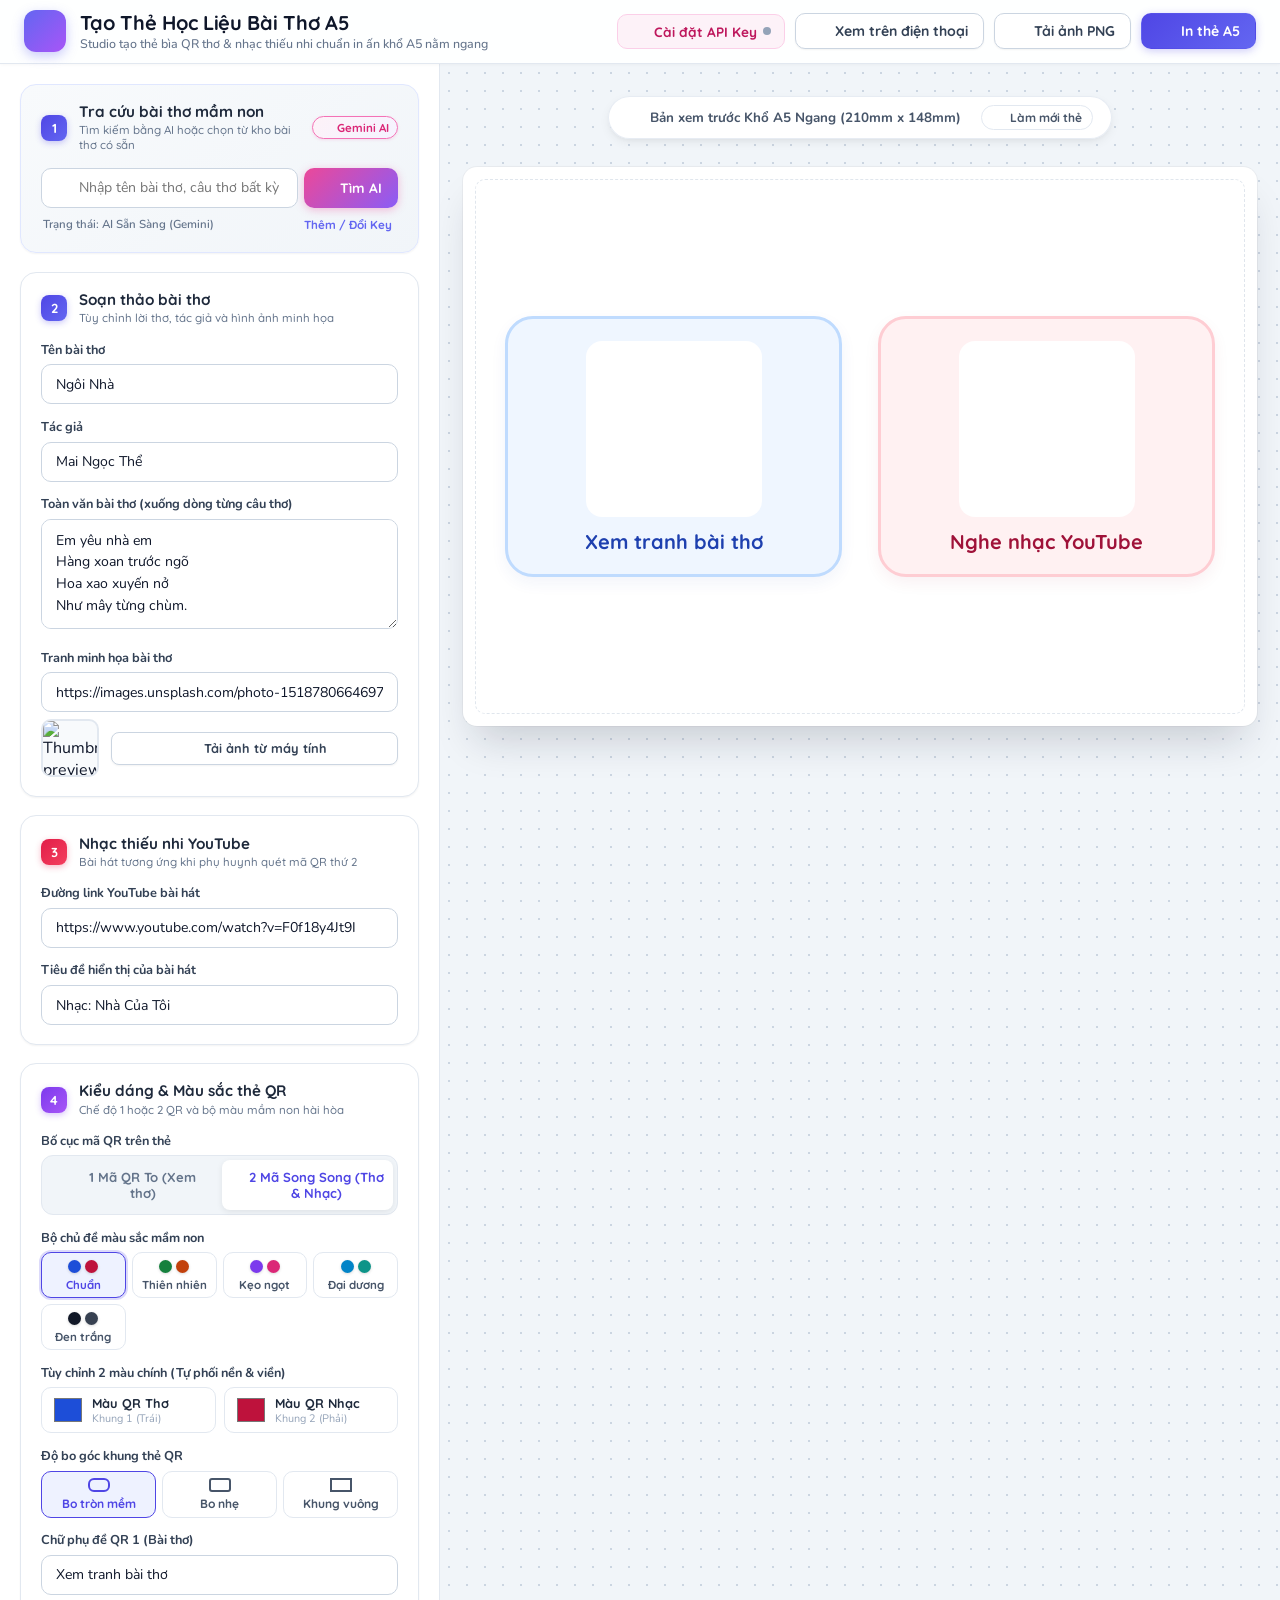
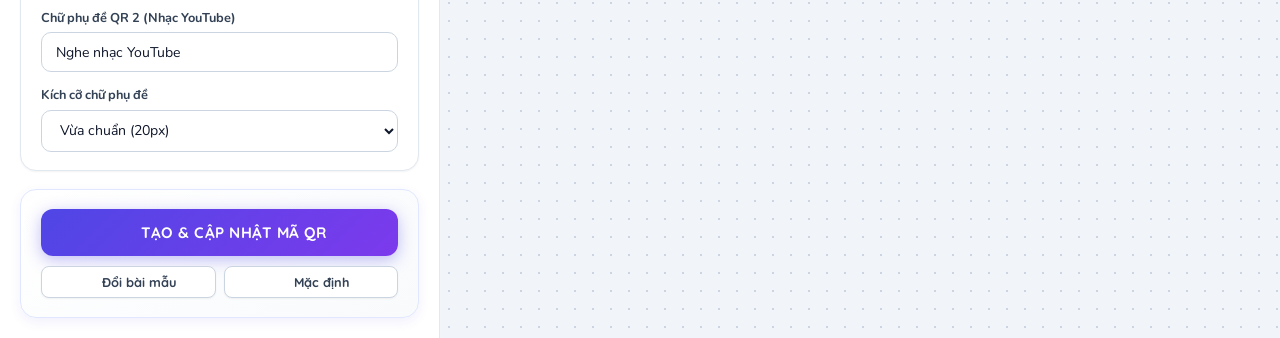
==== commit 4ed961c2: "Redesign modern UI/UX: 4-step workflow, vibrant pastel palette, theme presets and polished A5 canvas" ====
--- a/index.html
+++ b/index.html
@@ -5,7 +5,7 @@
   <meta name="viewport" content="width=device-width, initial-scale=1.0">
   <title>Tạo Thẻ Bìa Bài Thơ & QR Code A5 Mầm Non</title>
   
-  <!-- Google Fonts: Quicksand & Nunito -->
+  <!-- Google Fonts: Quicksand (Heading mầm non) & Nunito (Body sắc nét) -->
   <link rel="preconnect" href="https://fonts.googleapis.com">
   <link rel="preconnect" href="https://fonts.gstatic.com" crossorigin>
   <link href="https://fonts.googleapis.com/css2?family=Nunito:wght@400;500;600;700;800&family=Quicksand:wght@600;700;800&display=swap" rel="stylesheet">
@@ -32,25 +32,29 @@
       </div>
       <div>
         <h1 class="brand-title">Tạo Thẻ Học Liệu Bài Thơ A5</h1>
-        <p class="brand-subtitle">Ứng dụng tạo thẻ bìa QR thơ & nhạc thiếu nhi chuẩn khổ A5 ngang</p>
+        <p class="brand-subtitle">Studio tạo thẻ bìa QR thơ & nhạc thiếu nhi chuẩn in ấn khổ A5 nằm ngang</p>
       </div>
     </div>
+    
     <div class="header-actions">
-      <button class="btn btn-outline" id="btnApiKeySettings" title="Cấu hình Gemini API Key">
-        <i data-lucide="key" style="color: #ec4899;"></i>
+      <button class="btn btn-api-setting" id="btnApiKeySettings" title="Cấu hình Gemini API Key tra cứu AI">
+        <i data-lucide="key" style="color: #ec4899; width: 16px; height: 16px;"></i>
         <span>Cài đặt API Key</span>
         <span class="status-dot" id="apiStatusDot"></span>
       </button>
-      <button class="btn btn-outline" id="btnPreviewPhone" title="Mở giả lập điện thoại">
-        <i data-lucide="smartphone"></i>
-        <span>Xem trước bài thơ</span>
+      
+      <button class="btn btn-outline" id="btnPreviewPhone" title="Xem trước giao diện khi phụ huynh quét mã QR">
+        <i data-lucide="smartphone" style="color: #4f46e5; width: 16px; height: 16px;"></i>
+        <span>Xem trên điện thoại</span>
       </button>
-      <button class="btn btn-outline" id="btnDownloadPng" title="Xuất ảnh thẻ A5 định dạng PNG">
-        <i data-lucide="image"></i>
+      
+      <button class="btn btn-outline" id="btnDownloadPng" title="Xuất thẻ A5 định dạng ảnh PNG chất lượng cao">
+        <i data-lucide="image" style="color: #059669; width: 16px; height: 16px;"></i>
         <span>Tải ảnh PNG</span>
       </button>
-      <button class="btn btn-primary" id="btnPrint" title="In trực tiếp hoặc Lưu PDF khổ A5">
-        <i data-lucide="printer"></i>
+      
+      <button class="btn btn-primary" id="btnPrint" title="In trực tiếp hoặc Lưu PDF khổ A5 nằm ngang">
+        <i data-lucide="printer" style="width: 16px; height: 16px;"></i>
         <span>In thẻ A5</span>
       </button>
     </div>
@@ -60,88 +64,78 @@
   <div class="app-container">
     <!-- Left Editor Sidebar -->
     <aside class="editor-sidebar">
-      <!-- Search & Autocomplete with AI Grounding -->
-      <div class="section-card">
-        <div class="section-title" style="justify-content: space-between;">
-          <div style="display: flex; align-items: center; gap: 0.5rem;">
-            <i data-lucide="search" style="color: var(--primary);"></i>
+      
+      <!-- BƯỚC 1: Tra cứu bài thơ (AI & Autocomplete) -->
+      <div class="section-card search-step-card">
+        <div class="section-title">
+          <div class="step-badge">1</div>
+          <div class="step-title-text">
             <span>Tra cứu bài thơ mầm non</span>
-          </div>
-          <span class="ai-badge" id="searchModeBadge" title="Hỗ trợ tra cứu bằng AI">
-            <i data-lucide="bot" style="width: 12px; height: 12px;"></i>
+            <small>Tìm kiếm bằng AI hoặc chọn từ kho bài thơ có sẵn</small>
+          </div>
+          <span class="ai-badge" id="searchModeBadge" title="Hỗ trợ tra cứu bằng Google Gemini AI">
+            <i data-lucide="sparkles" style="width: 12px; height: 12px;"></i>
             <span>Gemini AI</span>
           </span>
         </div>
+
         <div class="form-group search-container">
           <div class="search-input-group">
             <div style="position: relative; flex: 1;">
               <i data-lucide="search" class="search-icon" style="width: 18px; height: 18px;"></i>
-              <input type="text" id="searchPoemInput" class="form-input search-input" placeholder="Gõ tên bài, câu thơ bất kỳ hoặc từ khóa..." autocomplete="off">
+              <input type="text" id="searchPoemInput" class="form-input search-input" placeholder="Nhập tên bài thơ, câu thơ bất kỳ (VD: Chú bộ đội, Ngôi nhà...)..." autocomplete="off">
             </div>
             <button class="btn-ai-search" id="btnAiSearch" title="Tra cứu trực tuyến bằng Gemini AI">
-              <i data-lucide="sparkles" style="width: 14px; height: 14px;" id="aiSearchIcon"></i>
+              <i data-lucide="sparkles" style="width: 15px; height: 15px;" id="aiSearchIcon"></i>
               <span id="aiSearchText">Tìm AI</span>
             </button>
           </div>
-          <div style="display: flex; justify-content: space-between; align-items: center; margin-top: 8px; font-size: 0.8rem;">
-            <span style="color: #64748b;" id="apiHelperText">Trạng thái: AI Sẵn Sàng</span>
-            <button type="button" id="btnInlineApiKey" style="background: none; border: none; color: #4f46e5; cursor: pointer; font-weight: 700; display: inline-flex; align-items: center; gap: 4px; padding: 2px 4px; border-radius: 4px;">
-              <i data-lucide="key" style="width: 13px; height: 13px; color: #db2777;"></i>
-              <span>Thêm / Đổi API Key</span>
-            </button>
-          </div>
+          
+          <div class="api-helper-bar">
+            <span class="api-helper-text" id="apiHelperText">Trạng thái: AI Sẵn Sàng (Gemini)</span>
+            <button type="button" id="btnInlineApiKey" class="btn-inline-key">
+              <i data-lucide="key" style="width: 13px; height: 13px;"></i>
+              <span>Thêm / Đổi Key</span>
+            </button>
+          </div>
+
           <div id="autocompleteDropdown" class="autocomplete-dropdown"></div>
         </div>
       </div>
 
-      <!-- Mode Selector (1 QR or 2 QR) -->
+      <!-- BƯỚC 2: Soạn thảo nội dung bài thơ -->
       <div class="section-card">
         <div class="section-title">
-          <i data-lucide="qr-code" style="color: var(--primary);"></i>
-          <span>Chế độ hiển thị mã QR</span>
-        </div>
-        <div class="toggle-group">
-          <button class="toggle-btn" id="btnToggle1QR">
-            <i data-lucide="square" style="width: 16px; height: 16px;"></i>
-            <span>1 Mã QR To</span>
-          </button>
-          <button class="toggle-btn active" id="btnToggle2QR">
-            <i data-lucide="columns-2" style="width: 16px; height: 16px;"></i>
-            <span>2 Mã QR Song Song</span>
-          </button>
-        </div>
-      </div>
-
-      <!-- Poem Details Form -->
-      <div class="section-card">
-        <div class="section-title">
-          <i data-lucide="book-open" style="color: var(--primary);"></i>
-          <span>Soạn thảo bài thơ</span>
+          <div class="step-badge">2</div>
+          <div class="step-title-text">
+            <span>Soạn thảo bài thơ</span>
+            <small>Tùy chỉnh lời thơ, tác giả và hình ảnh minh họa</small>
+          </div>
         </div>
         
         <div class="form-group">
           <label class="form-label" for="inputPoemTitle">Tên bài thơ</label>
-          <input type="text" id="inputPoemTitle" class="form-input" placeholder="Nhập tên bài thơ...">
+          <input type="text" id="inputPoemTitle" class="form-input" placeholder="VD: Ngôi Nhà, Đàn Gà Con...">
         </div>
 
         <div class="form-group">
           <label class="form-label" for="inputPoemAuthor">Tác giả</label>
-          <input type="text" id="inputPoemAuthor" class="form-input" placeholder="Tác giả hoặc Sưu tầm...">
-        </div>
-
-        <div class="form-group">
-          <label class="form-label" for="inputPoemContent">Toàn văn bài thơ</label>
-          <textarea id="inputPoemContent" class="form-textarea" placeholder="Nhập lời thơ (từng khổ thơ)..."></textarea>
+          <input type="text" id="inputPoemAuthor" class="form-input" placeholder="VD: Mai Ngọc Thể, Phạm Hổ hoặc Sưu tầm...">
+        </div>
+
+        <div class="form-group">
+          <label class="form-label" for="inputPoemContent">Toàn văn bài thơ (xuống dòng từng câu thơ)</label>
+          <textarea id="inputPoemContent" class="form-textarea" placeholder="Nhập từng khổ thơ, xuống dòng giữa các câu thơ..."></textarea>
         </div>
 
         <div class="form-group">
           <label class="form-label">Tranh minh họa bài thơ</label>
-          <input type="text" id="inputCoverImage" class="form-input" placeholder="URL hình ảnh minh họa...">
+          <input type="text" id="inputCoverImage" class="form-input" placeholder="URL hình ảnh minh họa (https://...)...">
           <div class="image-preview-wrapper">
             <img id="imagePreviewThumb" class="image-thumb" src="" alt="Thumbnail preview">
             <div class="image-actions">
               <input type="file" id="inputImageFile" class="file-input-hidden" accept="image/*">
-              <button class="btn btn-outline" style="padding: 0.4rem 0.75rem; font-size: 0.8rem;" id="btnUploadImage">
+              <button class="btn btn-outline btn-sm" id="btnUploadImage">
                 <i data-lucide="upload" style="width: 14px; height: 14px;"></i>
                 <span>Tải ảnh từ máy tính</span>
               </button>
@@ -150,11 +144,14 @@
         </div>
       </div>
 
-      <!-- YouTube & Media Section -->
+      <!-- BƯỚC 3: Nhạc thiếu nhi YouTube -->
       <div class="section-card">
         <div class="section-title">
-          <i data-lucide="youtube" style="color: #ef4444;"></i>
-          <span>Nhạc thiếu nhi YouTube</span>
+          <div class="step-badge step-badge-red">3</div>
+          <div class="step-title-text">
+            <span>Nhạc thiếu nhi YouTube</span>
+            <small>Bài hát tương ứng khi phụ huynh quét mã QR thứ 2</small>
+          </div>
         </div>
         
         <div class="form-group">
@@ -163,69 +160,73 @@
         </div>
 
         <div class="form-group">
-          <label class="form-label" for="inputYoutubeTitle">Tiêu đề bài hát</label>
+          <label class="form-label" for="inputYoutubeTitle">Tiêu đề hiển thị của bài hát</label>
           <input type="text" id="inputYoutubeTitle" class="form-input" placeholder="VD: Nhạc: Nhà Của Tôi">
         </div>
       </div>
 
-      <!-- Big Action: Generate & Update QR Button -->
-      <div class="section-card action-card">
-        <button type="button" class="btn-generate-main" id="btnGenerateQR" title="Tạo hoặc vẽ lại toàn bộ mã QR từ bài thơ và YouTube">
-          <i data-lucide="sparkles" style="width: 20px; height: 20px;"></i>
-          <span>TẠO & CẬP NHẬT MÃ QR</span>
-        </button>
-        <div style="display: grid; grid-template-columns: 1fr 1fr; gap: 8px; margin-top: 10px;">
-          <button type="button" class="btn btn-outline btn-sm" id="btnRefreshPreview">
-            <i data-lucide="refresh-cw" style="width: 14px; height: 14px;"></i>
-            <span>Làm mới QR</span>
-          </button>
-          <button type="button" class="btn btn-outline btn-sm" id="btnQuickSample">
-            <i data-lucide="shuffle" style="width: 14px; height: 14px;"></i>
-            <span>Đổi bài mẫu</span>
-          </button>
-        </div>
-      </div>
-
-      <!-- Simple & Clean QR Customization Section -->
+      <!-- BƯỚC 4: Kiểu dáng & Tùy biến mã QR -->
       <div class="section-card">
         <div class="section-title">
-          <i data-lucide="palette" style="color: #ec4899;"></i>
-          <span>Kiểu dáng & Màu sắc mã QR</span>
-        </div>
-
-        <!-- 1. Color Themes (5 Chủ Đề Màu Đẹp) -->
-        <div class="form-group">
-          <label class="form-label">Chọn nhanh bộ màu mầm non</label>
+          <div class="step-badge step-badge-purple">4</div>
+          <div class="step-title-text">
+            <span>Kiểu dáng & Màu sắc thẻ QR</span>
+            <small>Chế độ 1 hoặc 2 QR và bộ màu mầm non hài hòa</small>
+          </div>
+        </div>
+
+        <!-- Chế độ hiển thị 1 QR hoặc 2 QR -->
+        <div class="form-group">
+          <label class="form-label">Bố cục mã QR trên thẻ</label>
+          <div class="toggle-group">
+            <button class="toggle-btn" id="btnToggle1QR">
+              <i data-lucide="square" style="width: 16px; height: 16px;"></i>
+              <span>1 Mã QR To (Xem thơ)</span>
+            </button>
+            <button class="toggle-btn active" id="btnToggle2QR">
+              <i data-lucide="columns-2" style="width: 16px; height: 16px;"></i>
+              <span>2 Mã Song Song (Thơ & Nhạc)</span>
+            </button>
+          </div>
+        </div>
+
+        <!-- 1-Chạm Bộ màu mầm non -->
+        <div class="form-group">
+          <label class="form-label">Bộ chủ đề màu sắc mầm non</label>
           <div class="theme-pill-grid">
-            <button type="button" class="theme-pill active" data-theme="default" title="Chuẩn Mầm Non (Xanh & Hồng Đỏ)">
+            <button type="button" class="theme-pill active" data-theme="default" title="Chuẩn Mầm Non (Xanh Dương & Hồng Đỏ)">
               <div class="theme-dots">
                 <span style="background: #1d4ed8;"></span>
                 <span style="background: #be123c;"></span>
               </div>
               <span class="theme-name">Chuẩn</span>
             </button>
-            <button type="button" class="theme-pill" data-theme="nature" title="Thiên Nhiên (Xanh Lá & Cam)">
+            
+            <button type="button" class="theme-pill" data-theme="nature" title="Thiên Nhiên (Xanh Lá & Cam Nắng)">
               <div class="theme-dots">
                 <span style="background: #15803d;"></span>
                 <span style="background: #c2410c;"></span>
               </div>
               <span class="theme-name">Thiên nhiên</span>
             </button>
-            <button type="button" class="theme-pill" data-theme="pastel" title="Kẹo Ngọt (Tím & Hồng Phấn)">
+            
+            <button type="button" class="theme-pill" data-theme="pastel" title="Kẹo Ngọt (Tím Mộng Mơ & Hồng Phấn)">
               <div class="theme-dots">
                 <span style="background: #7c3aed;"></span>
                 <span style="background: #db2777;"></span>
               </div>
               <span class="theme-name">Kẹo ngọt</span>
             </button>
-            <button type="button" class="theme-pill" data-theme="ocean" title="Đại Dương (Xanh Lam & Ngọc)">
+            
+            <button type="button" class="theme-pill" data-theme="ocean" title="Đại Dương (Xanh Lam & Xanh Ngọc)">
               <div class="theme-dots">
                 <span style="background: #0284c7;"></span>
                 <span style="background: #0d9488;"></span>
               </div>
               <span class="theme-name">Đại dương</span>
             </button>
-            <button type="button" class="theme-pill" data-theme="mono" title="Đen Trắng (Tiết kiệm mực in)">
+            
+            <button type="button" class="theme-pill" data-theme="mono" title="Đen Trắng (Tiết kiệm mực in rõ nét)">
               <div class="theme-dots">
                 <span style="background: #111827;"></span>
                 <span style="background: #374151;"></span>
@@ -235,30 +236,31 @@
           </div>
         </div>
 
-        <!-- 2. Tùy chỉnh màu sắc tối giản (Chỉ 2 màu chính) -->
-        <div class="form-group">
-          <label class="form-label">Tùy chỉnh 2 màu chủ đạo</label>
+        <!-- Tùy chỉnh màu tối giản -->
+        <div class="form-group">
+          <label class="form-label">Tùy chỉnh 2 màu chính (Tự phối nền & viền)</label>
           <div class="simple-color-grid">
             <div class="simple-color-box">
               <input type="color" id="colorQrPoem" class="color-picker-simple" value="#1d4ed8">
               <div class="simple-color-info">
-                <span class="simple-color-title">QR Bài thơ</span>
-                <span class="simple-color-desc">Khung 1 (hoặc QR đơn)</span>
-              </div>
-            </div>
+                <span class="simple-color-title">Màu QR Thơ</span>
+                <span class="simple-color-desc">Khung 1 (Trái)</span>
+              </div>
+            </div>
+            
             <div class="simple-color-box">
               <input type="color" id="colorQrMusic" class="color-picker-simple" value="#be123c">
               <div class="simple-color-info">
-                <span class="simple-color-title">QR YouTube</span>
-                <span class="simple-color-desc">Khung 2 (Nhạc)</span>
-              </div>
-            </div>
-          </div>
-        </div>
-
-        <!-- 3. Kiểu dáng góc bo thẻ A5 -->
-        <div class="form-group">
-          <label class="form-label">Kiểu bo góc khung A5</label>
+                <span class="simple-color-title">Màu QR Nhạc</span>
+                <span class="simple-color-desc">Khung 2 (Phải)</span>
+              </div>
+            </div>
+          </div>
+        </div>
+
+        <!-- Bo góc khung A5 -->
+        <div class="form-group">
+          <label class="form-label">Độ bo góc khung thẻ QR</label>
           <div class="shape-selector">
             <button type="button" class="btn-shape active" data-radius="28" id="btnRadiusRound">
               <span class="shape-preview shape-round"></span>
@@ -275,7 +277,7 @@
           </div>
         </div>
 
-        <!-- 4. Chữ phụ đề & Kích cỡ -->
+        <!-- Phụ đề & Kích cỡ chữ -->
         <div class="form-group">
           <label class="form-label" for="inputPoemSubtitle">Chữ phụ đề QR 1 (Bài thơ)</label>
           <input type="text" id="inputPoemSubtitle" class="form-input" value="Xem tranh bài thơ">
@@ -286,8 +288,7 @@
           <input type="text" id="inputMusicSubtitle" class="form-input" value="Nghe nhạc YouTube">
         </div>
 
-        <div class="form-group">
-          <label class="form-label" for="inputSingleSubtitle" style="display:none;">Phụ đề QR đơn</label>
+        <div class="form-group" style="display:none;">
           <input type="hidden" id="inputSingleSubtitle" value="Xem tranh bài thơ">
         </div>
 
@@ -300,11 +301,26 @@
             <option value="28px">Rất lớn (28px)</option>
           </select>
         </div>
-
-        <button type="button" class="btn btn-outline" id="btnResetStyles" style="width: 100%; font-size: 0.82rem; margin-top: 4px;">
-          <i data-lucide="rotate-ccw" style="width: 14px; height: 14px;"></i>
-          <span>Khôi phục mặc định</span>
+      </div>
+
+      <!-- HERO ACTION BUTTON -->
+      <div class="section-card action-card">
+        <button type="button" class="btn-generate-main" id="btnGenerateQR" title="Tạo hoặc vẽ lại toàn bộ mã QR từ bài thơ và YouTube">
+          <i data-lucide="sparkles" style="width: 20px; height: 20px;"></i>
+          <span>TẠO & CẬP NHẬT MÃ QR</span>
         </button>
+        
+        <div style="display: grid; grid-template-columns: 1fr 1fr; gap: 8px; margin-top: 10px;">
+          <button type="button" class="btn btn-outline btn-sm" id="btnQuickSample">
+            <i data-lucide="shuffle" style="width: 14px; height: 14px;"></i>
+            <span>Đổi bài mẫu</span>
+          </button>
+          
+          <button type="button" class="btn btn-outline btn-sm" id="btnResetStyles">
+            <i data-lucide="rotate-ccw" style="width: 14px; height: 14px;"></i>
+            <span>Mặc định</span>
+          </button>
+        </div>
       </div>
     </aside>
 
@@ -315,11 +331,15 @@
           <i data-lucide="eye" style="width: 16px; height: 16px; color: var(--primary);"></i>
           <span>Bản xem trước Khổ A5 Ngang (210mm x 148mm)</span>
         </span>
+        <button type="button" class="btn-toolbar-action" id="btnRefreshPreview" title="Làm mới hiển thị mã QR">
+          <i data-lucide="refresh-cw" style="width: 14px; height: 14px;"></i>
+          <span>Làm mới thẻ</span>
+        </button>
       </div>
 
       <!-- Scaled Container for Responsive View -->
       <div class="a5-container-scaler" id="a5Scaler">
-        <!-- Exact A5 Sheet (794px x 559px @ 96DPI) - Removed Header Title as Requested -->
+        <!-- Exact A5 Sheet (794px x 559px @ 96DPI) -->
         <div class="a5-sheet" id="a5Sheet">
           <!-- Central QR Area -->
           <div class="a5-body">
@@ -364,44 +384,47 @@
 
   <!-- API Key Settings Modal -->
   <div class="modal-overlay" id="apiKeyModal">
-    <div style="background: white; border-radius: 20px; padding: 24px; width: 100%; max-width: 480px; box-shadow: var(--shadow-lg); position: relative;">
+    <div class="api-modal-card">
       <button class="modal-close-btn" id="btnCloseApiKeyModal" title="Đóng">&times;</button>
-      <div style="display: flex; align-items: center; gap: 10px; margin-bottom: 12px;">
-        <div style="width: 40px; height: 40px; border-radius: 12px; background: linear-gradient(135deg, #fdf2f8, #f5f3ff); color: #db2777; display: flex; align-items: center; justify-content: center; border: 1px solid #fbcfe8;">
+      
+      <div style="display: flex; align-items: center; gap: 12px; margin-bottom: 14px;">
+        <div class="api-key-icon-badge">
           <i data-lucide="key" style="width: 22px; height: 22px;"></i>
         </div>
         <div>
-          <h3 style="font-family: var(--font-heading); font-size: 1.2rem; color: #1e293b; font-weight: 700;">Cấu Hình Gemini API Key</h3>
-          <p style="font-size: 0.8rem; color: #64748b;">Kích hoạt tra cứu thông minh Google Search Grounding</p>
-        </div>
-      </div>
-      
-      <p style="font-size: 0.85rem; color: #475569; line-height: 1.5; margin-bottom: 14px; background: #f8fafc; padding: 10px 12px; border-radius: 10px; border: 1px solid #e2e8f0;">
-        💡 Nhập <strong>Google Gemini API Key</strong> để tìm kiếm bất kỳ bài thơ nào trên internet mà không cần database. Bạn có thể <a href="https://aistudio.google.com/app/apikey" target="_blank" style="color: #4f46e5; font-weight: 700; text-decoration: underline;">lấy API Key miễn phí tại đây</a>.
+          <h3 style="font-family: var(--font-heading); font-size: 1.25rem; color: #1e293b; font-weight: 800;">Cấu Hình Gemini API Key</h3>
+          <p style="font-size: 0.8rem; color: #64748b;">Kích hoạt tra cứu thông minh mọi bài thơ mầm non</p>
+        </div>
+      </div>
+      
+      <p class="api-modal-tip">
+        💡 Nhập <strong>Google Gemini API Key</strong> để tìm kiếm bất kỳ bài thơ nào trên internet mà không cần database. Bạn có thể <a href="https://aistudio.google.com/app/apikey" target="_blank" style="color: #4f46e5; font-weight: 700; text-decoration: underline;">lấy API Key miễn phí tại Google AI Studio</a>.
       </p>
 
       <div class="form-group">
         <label class="form-label" for="inputApiKey">Gemini API Key</label>
         <div style="position: relative; display: flex; align-items: center;">
-          <input type="password" id="inputApiKey" class="form-input" placeholder="AIzaSy..." style="padding-right: 40px;">
+          <input type="password" id="inputApiKey" class="form-input" placeholder="AIzaSy..." style="padding-right: 40px; font-family: monospace;">
           <button type="button" id="btnToggleApiKeyVisibility" style="position: absolute; right: 8px; background: none; border: none; color: #94a3b8; cursor: pointer; padding: 4px;" title="Ẩn/Hiện API Key">
             <i data-lucide="eye" style="width: 18px; height: 18px;" id="iconApiKeyVisibility"></i>
           </button>
         </div>
       </div>
 
-      <div id="apiKeyTestStatus" style="display: none; margin-top: 10px; padding: 8px 12px; border-radius: 8px; font-size: 0.85rem; font-weight: 600;"></div>
+      <div id="apiKeyTestStatus" style="display: none; margin-top: 10px; padding: 10px 14px; border-radius: 10px; font-size: 0.85rem; font-weight: 600;"></div>
 
       <div style="display: flex; gap: 8px; justify-content: space-between; align-items: center; margin-top: 20px;">
         <button class="btn btn-outline" id="btnClearApiKey" style="color: #ef4444; border-color: #fecaca;" title="Xóa API Key khỏi trình duyệt">
           <i data-lucide="trash-2" style="width: 15px; height: 15px;"></i>
           <span>Xóa Key</span>
         </button>
+        
         <div style="display: flex; gap: 8px;">
-          <button class="btn btn-outline" id="btnTestApiKeyOnly" title="Kiểm tra xem API Key có hoạt động không">
+          <button class="btn btn-outline" id="btnTestApiKeyOnly" title="Kiểm tra kết nối trực tiếp với Google Gemini">
             <i data-lucide="zap" style="width: 15px; height: 15px; color: #f59e0b;"></i>
             <span>Kiểm tra</span>
           </button>
+          
           <button class="btn btn-primary" id="btnSaveApiKey">
             <i data-lucide="check" style="width: 16px; height: 16px;"></i>
             <span>Lưu API Key</span>
--- a/css/style.css
+++ b/css/style.css
@@ -1,13 +1,20 @@
 /* ==========================================================================
-   Kindergarten A5 Poem & Media QR Card Generator - Design System
+   Kindergarten A5 Poem & Media QR Card Generator - Modern Design System
    ========================================================================== */
 
 :root {
-  /* Color Palette - Soft Pastel Mầm Non */
+  /* Brand Theme - Vibrant Modern Kindergarten */
   --primary: #4f46e5;
   --primary-hover: #4338ca;
   --primary-light: #eef2ff;
-  
+  --primary-ring: rgba(79, 70, 229, 0.2);
+
+  --accent-pink: #ec4899;
+  --accent-purple: #8b5cf6;
+  --accent-emerald: #10b981;
+  --accent-amber: #f59e0b;
+
+  /* Default Dual QR Colors */
   --poem-blue-bg: #eff6ff;
   --poem-blue-border: #bfdbfe;
   --poem-blue-text: #1e40af;
@@ -18,22 +25,31 @@
   --music-pink-text: #9f1239;
   --music-pink-qr: #be123c;
 
-  --bg-app: #f8fafc;
+  /* Surfaces & Typography */
+  --bg-app: #f1f5f9;
+  --bg-sidebar: #ffffff;
   --bg-card: #ffffff;
-  --text-main: #1e293b;
+  --bg-card-subtle: #f8fafc;
+  --text-main: #0f172a;
   --text-muted: #64748b;
+  --text-light: #94a3b8;
   --border-color: #e2e8f0;
-
-  --shadow-sm: 0 1px 2px 0 rgb(0 0 0 / 0.05);
-  --shadow-md: 0 4px 6px -1px rgb(0 0 0 / 0.1), 0 2px 4px -2px rgb(0 0 0 / 0.1);
-  --shadow-lg: 0 10px 15px -3px rgb(0 0 0 / 0.1), 0 4px 6px -4px rgb(0 0 0 / 0.1);
-  --shadow-sheet: 0 20px 25px -5px rgb(0 0 0 / 0.1), 0 8px 10px -6px rgb(0 0 0 / 0.1);
-
-  --font-heading: 'Quicksand', 'Nunito', sans-serif;
-  --font-body: 'Nunito', sans-serif;
-}
-
-* {
+  --border-focus: #6366f1;
+
+  /* Elevation Shadows */
+  --shadow-xs: 0 1px 2px 0 rgba(0, 0, 0, 0.05);
+  --shadow-sm: 0 2px 4px 0 rgba(0, 0, 0, 0.06);
+  --shadow-md: 0 4px 12px -2px rgba(0, 0, 0, 0.08), 0 2px 6px -1px rgba(0, 0, 0, 0.04);
+  --shadow-lg: 0 12px 24px -4px rgba(15, 23, 42, 0.1), 0 4px 8px -2px rgba(15, 23, 42, 0.05);
+  --shadow-sheet: 0 25px 40px -12px rgba(15, 23, 42, 0.18), 0 0 0 1px rgba(0, 0, 0, 0.04);
+
+  /* Fonts */
+  --font-heading: 'Quicksand', 'Nunito', -apple-system, sans-serif;
+  --font-body: 'Nunito', -apple-system, sans-serif;
+}
+
+/* Reset & Base */
+*, *::before, *::after {
   margin: 0;
   padding: 0;
   box-sizing: border-box;
@@ -46,190 +62,339 @@
   min-height: 100vh;
   display: flex;
   flex-direction: column;
-}
-
-/* Header */
+  overflow-x: hidden;
+  -webkit-font-smoothing: antialiased;
+}
+
+/* Custom Scrollbar for Sidebar */
+::-webkit-scrollbar {
+  width: 6px;
+  height: 6px;
+}
+::-webkit-scrollbar-track {
+  background: transparent;
+}
+::-webkit-scrollbar-thumb {
+  background: #cbd5e1;
+  border-radius: 9999px;
+}
+::-webkit-scrollbar-thumb:hover {
+  background: #94a3b8;
+}
+
+/* ==========================================================================
+   HEADER
+   ========================================================================== */
 .app-header {
-  background: #ffffff;
+  background: rgba(255, 255, 255, 0.92);
+  backdrop-filter: blur(12px);
+  -webkit-backdrop-filter: blur(12px);
   border-bottom: 1px solid var(--border-color);
-  padding: 0.75rem 1.5rem;
+  padding: 0.65rem 1.5rem;
   display: flex;
   justify-content: space-between;
   align-items: center;
   position: sticky;
   top: 0;
   z-index: 40;
+  box-shadow: 0 1px 3px rgba(0, 0, 0, 0.03);
 }
 
 .brand-container {
   display: flex;
   align-items: center;
-  gap: 0.75rem;
+  gap: 0.85rem;
 }
 
 .brand-icon {
-  width: 40px;
-  height: 40px;
+  width: 42px;
+  height: 42px;
   background: linear-gradient(135deg, #6366f1, #a855f7);
   color: white;
   border-radius: 12px;
   display: flex;
   align-items: center;
   justify-content: center;
+  font-size: 1.3rem;
+  box-shadow: 0 4px 12px rgba(99, 102, 241, 0.35);
+  transition: transform 0.25s cubic-bezier(0.34, 1.56, 0.64, 1);
+}
+
+.brand-container:hover .brand-icon {
+  transform: rotate(6deg) scale(1.05);
+}
+
+.brand-title {
+  font-family: var(--font-heading);
   font-size: 1.25rem;
-  box-shadow: 0 4px 10px rgba(99, 102, 241, 0.3);
-}
-
-.brand-title {
-  font-family: var(--font-heading);
-  font-size: 1.25rem;
-  font-weight: 700;
-  color: #1e1b4b;
+  font-weight: 800;
+  color: #0f172a;
   line-height: 1.2;
+  letter-spacing: -0.3px;
 }
 
 .brand-subtitle {
-  font-size: 0.8rem;
+  font-size: 0.78rem;
+  font-weight: 500;
   color: var(--text-muted);
 }
 
 .header-actions {
   display: flex;
   align-items: center;
-  gap: 0.75rem;
-}
-
-/* Button Component */
+  gap: 0.6rem;
+}
+
+/* Header Buttons */
 .btn {
   display: inline-flex;
   align-items: center;
   justify-content: center;
   gap: 0.5rem;
-  padding: 0.55rem 1rem;
-  font-family: var(--font-heading);
-  font-size: 0.9rem;
-  font-weight: 600;
+  padding: 0.5rem 0.95rem;
+  font-family: var(--font-heading);
+  font-size: 0.88rem;
+  font-weight: 700;
   border-radius: 10px;
   border: 1px solid transparent;
   cursor: pointer;
-  transition: all 0.2s ease;
+  transition: all 0.2s cubic-bezier(0.4, 0, 0.2, 1);
   text-decoration: none;
+  white-space: nowrap;
 }
 
 .btn-primary {
   background: linear-gradient(135deg, #4f46e5, #6366f1);
   color: white;
-  box-shadow: 0 2px 8px rgba(79, 70, 229, 0.25);
+  box-shadow: 0 2px 8px rgba(79, 70, 229, 0.28);
 }
 
 .btn-primary:hover {
   background: linear-gradient(135deg, #4338ca, #4f46e5);
   transform: translateY(-1px);
-  box-shadow: 0 4px 12px rgba(79, 70, 229, 0.35);
+  box-shadow: 0 4px 14px rgba(79, 70, 229, 0.38);
+}
+
+.btn-primary:active {
+  transform: translateY(0);
 }
 
 .btn-outline {
-  background: white;
-  border-color: var(--border-color);
-  color: var(--text-main);
+  background: #ffffff;
+  border-color: #cbd5e1;
+  color: #334155;
+  box-shadow: var(--shadow-xs);
 }
 
 .btn-outline:hover {
-  background: #f1f5f9;
-  border-color: #cbd5e1;
-}
-
-.btn-success {
-  background: linear-gradient(135deg, #10b981, #059669);
-  color: white;
-  box-shadow: 0 2px 8px rgba(16, 185, 129, 0.25);
-}
-
-.btn-success:hover {
-  background: linear-gradient(135deg, #059669, #047857);
+  background: #f8fafc;
+  border-color: #94a3b8;
+  color: #0f172a;
   transform: translateY(-1px);
 }
 
-/* Main Studio Layout */
+.btn-outline:active {
+  transform: translateY(0);
+}
+
+.btn-api-setting {
+  background: #fdf2f8;
+  border: 1px solid #fbcfe8;
+  color: #be185d;
+  font-family: var(--font-heading);
+  font-weight: 700;
+  font-size: 0.85rem;
+  padding: 0.5rem 0.85rem;
+  border-radius: 10px;
+  display: inline-flex;
+  align-items: center;
+  gap: 6px;
+  cursor: pointer;
+  transition: all 0.2s ease;
+}
+
+.btn-api-setting:hover {
+  background: #fce7f3;
+  border-color: #f472b6;
+  transform: translateY(-1px);
+}
+
+.status-dot {
+  width: 8px;
+  height: 8px;
+  border-radius: 50%;
+  background: #94a3b8;
+  display: inline-block;
+  transition: all 0.3s ease;
+}
+
+.status-dot.active {
+  background: #10b981;
+  box-shadow: 0 0 0 3px rgba(16, 185, 129, 0.25);
+}
+
+/* ==========================================================================
+   MAIN STUDIO LAYOUT
+   ========================================================================== */
 .app-container {
   display: grid;
-  grid-template-columns: 420px 1fr;
+  grid-template-columns: 440px 1fr;
   flex: 1;
-  height: calc(100vh - 65px);
+  height: calc(100vh - 61px);
   overflow: hidden;
 }
 
-/* Left Sidebar (Editor & Controls) */
+/* ==========================================================================
+   SIDEBAR EDITOR (STEPS 1 - 4)
+   ========================================================================== */
 .editor-sidebar {
-  background: #ffffff;
+  background: var(--bg-sidebar);
   border-right: 1px solid var(--border-color);
   overflow-y: auto;
-  padding: 1.5rem;
-  display: flex;
-  flex-direction: column;
-  gap: 1.5rem;
+  padding: 1.25rem;
+  display: flex;
+  flex-direction: column;
+  gap: 1.15rem;
 }
 
 .section-card {
-  background: #f8fafc;
+  background: #ffffff;
   border: 1px solid #e2e8f0;
-  border-radius: 14px;
-  padding: 1.25rem;
-}
-
+  border-radius: 16px;
+  padding: 1.15rem 1.25rem;
+  box-shadow: var(--shadow-xs);
+  transition: border-color 0.2s ease, box-shadow 0.2s ease;
+}
+
+.section-card:hover {
+  border-color: #cbd5e1;
+}
+
+/* Step Header with Badges */
 .section-title {
   font-family: var(--font-heading);
-  font-size: 1rem;
+  font-size: 0.95rem;
+  font-weight: 800;
+  color: #0f172a;
+  display: flex;
+  align-items: center;
+  gap: 0.75rem;
+  margin-bottom: 0.95rem;
+}
+
+.step-badge {
+  width: 26px;
+  height: 26px;
+  background: linear-gradient(135deg, #4f46e5, #6366f1);
+  color: white;
+  border-radius: 8px;
+  display: flex;
+  align-items: center;
+  justify-content: center;
+  font-size: 0.82rem;
+  font-weight: 800;
+  flex-shrink: 0;
+  box-shadow: 0 2px 6px rgba(79, 70, 229, 0.3);
+}
+
+.step-badge-red {
+  background: linear-gradient(135deg, #e11d48, #f43f5e);
+  box-shadow: 0 2px 6px rgba(225, 29, 72, 0.3);
+}
+
+.step-badge-purple {
+  background: linear-gradient(135deg, #7c3aed, #a855f7);
+  box-shadow: 0 2px 6px rgba(124, 58, 237, 0.3);
+}
+
+.step-title-text {
+  display: flex;
+  flex-direction: column;
+  flex: 1;
+}
+
+.step-title-text span {
+  font-size: 0.95rem;
+  font-weight: 800;
+  color: #1e293b;
+  line-height: 1.2;
+}
+
+.step-title-text small {
+  font-size: 0.72rem;
+  font-weight: 500;
+  color: #64748b;
+  margin-top: 1px;
+}
+
+/* Form Groups & Inputs */
+.form-group {
+  margin-bottom: 0.85rem;
+}
+
+.form-group:last-child {
+  margin-bottom: 0;
+}
+
+.form-label {
+  display: block;
+  font-size: 0.8rem;
   font-weight: 700;
   color: #334155;
-  display: flex;
-  align-items: center;
-  gap: 0.5rem;
-  margin-bottom: 1rem;
-}
-
-.form-group {
-  margin-bottom: 1rem;
-}
-
-.form-group:last-child {
-  margin-bottom: 0;
-}
-
-.form-label {
-  display: block;
-  font-size: 0.85rem;
-  font-weight: 600;
-  color: #475569;
   margin-bottom: 0.35rem;
 }
 
 .form-input, .form-textarea, .form-select {
   width: 100%;
   padding: 0.6rem 0.85rem;
-  border-radius: 8px;
+  border-radius: 10px;
   border: 1px solid #cbd5e1;
   font-family: inherit;
-  font-size: 0.9rem;
-  color: #1e293b;
-  background-color: white;
-  transition: border-color 0.2s, box-shadow 0.2s;
+  font-size: 0.88rem;
+  color: #0f172a;
+  background-color: #ffffff;
+  transition: all 0.2s ease;
 }
 
 .form-input:focus, .form-textarea:focus, .form-select:focus {
   outline: none;
   border-color: var(--primary);
-  box-shadow: 0 0 0 3px rgba(99, 102, 241, 0.15);
+  box-shadow: 0 0 0 3px var(--primary-ring);
+  background-color: #ffffff;
 }
 
 .form-textarea {
-  min-height: 120px;
+  min-height: 110px;
   resize: vertical;
-  line-height: 1.6;
-}
-
-/* Autocomplete Search Box */
-.search-container {
+  line-height: 1.55;
+}
+
+/* ==========================================================================
+   BƯỚC 1: SEARCH & AI HIGHLIGHT CARD
+   ========================================================================== */
+.search-step-card {
+  background: linear-gradient(145deg, #f8fafc 0%, #f1f5f9 100%);
+  border: 1.5px solid #e0e7ff;
+  position: relative;
+}
+
+.ai-badge {
+  display: inline-flex;
+  align-items: center;
+  gap: 4px;
+  background: linear-gradient(135deg, #fdf2f8, #f5f3ff);
+  border: 1px solid #f472b6;
+  color: #db2777;
+  padding: 3px 8px;
+  border-radius: 20px;
+  font-size: 0.72rem;
+  font-weight: 800;
+  box-shadow: 0 1px 3px rgba(236, 72, 153, 0.15);
+}
+
+.search-input-group {
+  display: flex;
+  gap: 6px;
   position: relative;
 }
 
@@ -243,63 +408,136 @@
 }
 
 .search-input {
-  padding-left: 2.25rem;
-}
-
+  padding-left: 2.3rem;
+  background: #ffffff;
+}
+
+.btn-ai-search {
+  background: linear-gradient(135deg, #ec4899, #8b5cf6);
+  color: white;
+  border: none;
+  border-radius: 10px;
+  padding: 0 1rem;
+  font-family: var(--font-heading);
+  font-weight: 800;
+  font-size: 0.85rem;
+  cursor: pointer;
+  display: inline-flex;
+  align-items: center;
+  gap: 5px;
+  white-space: nowrap;
+  box-shadow: 0 2px 8px rgba(236, 72, 153, 0.35);
+  transition: all 0.2s cubic-bezier(0.4, 0, 0.2, 1);
+}
+
+.btn-ai-search:hover {
+  background: linear-gradient(135deg, #db2777, #7c3aed);
+  transform: translateY(-1px);
+  box-shadow: 0 4px 14px rgba(236, 72, 153, 0.45);
+}
+
+.btn-ai-search:disabled {
+  opacity: 0.65;
+  cursor: not-allowed;
+  transform: none;
+}
+
+.api-helper-bar {
+  display: flex;
+  justify-content: space-between;
+  align-items: center;
+  margin-top: 0.45rem;
+  padding: 0 2px;
+}
+
+.api-helper-text {
+  font-size: 0.72rem;
+  font-weight: 600;
+  color: #64748b;
+}
+
+.btn-inline-key {
+  background: none;
+  border: none;
+  color: #6366f1;
+  font-family: var(--font-heading);
+  font-size: 0.73rem;
+  font-weight: 700;
+  cursor: pointer;
+  display: inline-flex;
+  align-items: center;
+  gap: 3px;
+  padding: 2px 4px;
+  border-radius: 4px;
+  transition: background 0.15s;
+}
+
+.btn-inline-key:hover {
+  background: #eef2ff;
+  color: #4f46e5;
+  text-decoration: underline;
+}
+
+/* Autocomplete Dropdown */
 .autocomplete-dropdown {
   position: absolute;
   top: calc(100% + 4px);
   left: 0;
   right: 0;
-  background: white;
-  border: 1px solid #e2e8f0;
-  border-radius: 10px;
+  background: #ffffff;
+  border: 1px solid #cbd5e1;
+  border-radius: 12px;
   box-shadow: var(--shadow-lg);
-  max-height: 240px;
+  max-height: 250px;
   overflow-y: auto;
   z-index: 50;
   display: none;
 }
 
 .autocomplete-item {
-  padding: 0.65rem 0.85rem;
+  padding: 0.65rem 0.95rem;
   cursor: pointer;
   border-bottom: 1px solid #f1f5f9;
-  transition: background 0.15s;
+  transition: background 0.15s ease;
+}
+
+.autocomplete-item:last-child {
+  border-bottom: none;
 }
 
 .autocomplete-item:hover, .autocomplete-item.active {
-  background-color: #f1f5f9;
+  background-color: #f8fafc;
 }
 
 .autocomplete-item-title {
-  font-weight: 600;
-  color: #1e293b;
-  font-size: 0.9rem;
+  font-weight: 700;
+  color: #0f172a;
+  font-size: 0.88rem;
 }
 
 .autocomplete-item-meta {
-  font-size: 0.75rem;
+  font-size: 0.74rem;
   color: #64748b;
   display: flex;
   gap: 0.5rem;
-}
-
-/* Image Upload / Preview */
+  margin-top: 2px;
+}
+
+/* Image Upload & Thumb */
 .image-preview-wrapper {
   display: flex;
   gap: 0.75rem;
   align-items: center;
-  margin-top: 0.5rem;
+  margin-top: 0.45rem;
 }
 
 .image-thumb {
-  width: 64px;
-  height: 64px;
-  border-radius: 8px;
+  width: 58px;
+  height: 58px;
+  border-radius: 10px;
   object-fit: cover;
   border: 2px solid #e2e8f0;
-  background: #f1f5f9;
+  background: #f8fafc;
 }
 
 .image-actions {
@@ -313,22 +551,25 @@
   display: none;
 }
 
-/* Toggle 1 QR / 2 QR Segmented Control */
+/* ==========================================================================
+   BƯỚC 4: TOGGLES, THEME PILLS, COLOR PICKERS
+   ========================================================================== */
 .toggle-group {
   display: flex;
-  background: #e2e8f0;
+  background: #f1f5f9;
   padding: 4px;
-  border-radius: 10px;
+  border-radius: 12px;
   gap: 4px;
+  border: 1px solid #e2e8f0;
 }
 
 .toggle-btn {
   flex: 1;
-  padding: 0.5rem;
+  padding: 0.55rem;
   border: none;
   background: transparent;
   font-family: var(--font-heading);
-  font-size: 0.85rem;
+  font-size: 0.82rem;
   font-weight: 700;
   color: #64748b;
   border-radius: 8px;
@@ -337,66 +578,306 @@
   display: flex;
   align-items: center;
   justify-content: center;
-  gap: 0.35rem;
+  gap: 0.4rem;
+}
+
+.toggle-btn:hover {
+  color: #1e293b;
 }
 
 .toggle-btn.active {
-  background: white;
+  background: #ffffff;
   color: var(--primary);
-  box-shadow: var(--shadow-sm);
-}
-
-/* Right Studio Area (Interactive A5 Canvas Preview) */
+  box-shadow: 0 2px 6px rgba(0, 0, 0, 0.08);
+}
+
+/* Theme Presets Grid */
+.theme-pill-grid {
+  display: grid;
+  grid-template-columns: repeat(auto-fit, minmax(68px, 1fr));
+  gap: 6px;
+}
+
+.theme-pill {
+  background: #ffffff;
+  border: 1.5px solid #e2e8f0;
+  border-radius: 10px;
+  padding: 7px 4px 5px 4px;
+  display: flex;
+  flex-direction: column;
+  align-items: center;
+  gap: 4px;
+  cursor: pointer;
+  transition: all 0.2s cubic-bezier(0.4, 0, 0.2, 1);
+}
+
+.theme-pill:hover {
+  border-color: #94a3b8;
+  background: #f8fafc;
+  transform: translateY(-1px);
+}
+
+.theme-pill.active {
+  border-color: var(--primary);
+  background: #eef2ff;
+  box-shadow: 0 0 0 2px rgba(79, 70, 229, 0.2);
+}
+
+.theme-dots {
+  display: flex;
+  gap: 4px;
+  align-items: center;
+}
+
+.theme-dots span {
+  width: 13px;
+  height: 13px;
+  border-radius: 50%;
+  display: inline-block;
+  box-shadow: 0 1px 3px rgba(0, 0, 0, 0.15);
+}
+
+.theme-name {
+  font-family: var(--font-heading);
+  font-size: 0.72rem;
+  font-weight: 700;
+  color: #475569;
+}
+
+.theme-pill.active .theme-name {
+  color: var(--primary);
+}
+
+/* Simple 2-Color Pickers */
+.simple-color-grid {
+  display: grid;
+  grid-template-columns: 1fr 1fr;
+  gap: 8px;
+}
+
+.simple-color-box {
+  background: #ffffff;
+  border: 1px solid #e2e8f0;
+  border-radius: 10px;
+  padding: 6px 10px;
+  display: flex;
+  align-items: center;
+  gap: 8px;
+  transition: border-color 0.2s;
+}
+
+.simple-color-box:hover {
+  border-color: #cbd5e1;
+}
+
+.color-picker-simple {
+  width: 32px;
+  height: 32px;
+  border: none;
+  border-radius: 8px;
+  cursor: pointer;
+  padding: 0;
+  background: none;
+  flex-shrink: 0;
+}
+
+.simple-color-info {
+  display: flex;
+  flex-direction: column;
+  overflow: hidden;
+}
+
+.simple-color-title {
+  font-family: var(--font-heading);
+  font-size: 0.8rem;
+  font-weight: 700;
+  color: #1e293b;
+  white-space: nowrap;
+}
+
+.simple-color-desc {
+  font-size: 0.68rem;
+  color: #94a3b8;
+  white-space: nowrap;
+}
+
+/* Shape Radius Selector */
+.shape-selector {
+  display: grid;
+  grid-template-columns: 1fr 1fr 1fr;
+  gap: 6px;
+}
+
+.btn-shape {
+  background: #ffffff;
+  border: 1.5px solid #e2e8f0;
+  border-radius: 10px;
+  padding: 6px 4px;
+  display: flex;
+  flex-direction: column;
+  align-items: center;
+  gap: 4px;
+  font-family: var(--font-heading);
+  font-size: 0.75rem;
+  font-weight: 700;
+  color: #475569;
+  cursor: pointer;
+  transition: all 0.2s;
+}
+
+.btn-shape:hover {
+  border-color: #cbd5e1;
+  background: #f8fafc;
+}
+
+.btn-shape.active {
+  border-color: var(--primary);
+  background: #eef2ff;
+  color: var(--primary);
+}
+
+.shape-preview {
+  width: 22px;
+  height: 14px;
+  border: 2px solid currentColor;
+  display: block;
+}
+
+.shape-round {
+  border-radius: 6px;
+}
+
+.shape-semi {
+  border-radius: 3px;
+}
+
+.shape-square {
+  border-radius: 0;
+}
+
+/* ==========================================================================
+   HERO GENERATE ACTION AREA
+   ========================================================================== */
+.action-card {
+  background: linear-gradient(145deg, #ffffff 0%, #f8fafc 100%);
+  border: 1.5px solid #e0e7ff;
+  box-shadow: 0 4px 12px rgba(79, 70, 229, 0.08);
+}
+
+.btn-generate-main {
+  width: 100%;
+  background: linear-gradient(135deg, #4f46e5, #7c3aed);
+  color: white;
+  border: none;
+  padding: 0.85rem 1.25rem;
+  border-radius: 12px;
+  font-family: var(--font-heading);
+  font-size: 0.95rem;
+  font-weight: 800;
+  letter-spacing: 0.5px;
+  display: inline-flex;
+  align-items: center;
+  justify-content: center;
+  gap: 8px;
+  cursor: pointer;
+  box-shadow: 0 4px 16px rgba(79, 70, 229, 0.35);
+  transition: all 0.25s cubic-bezier(0.4, 0, 0.2, 1);
+}
+
+.btn-generate-main:hover {
+  background: linear-gradient(135deg, #4338ca, #6d28d9);
+  transform: translateY(-2px);
+  box-shadow: 0 6px 22px rgba(79, 70, 229, 0.45);
+}
+
+.btn-generate-main:active {
+  transform: translateY(0);
+}
+
+.btn-sm {
+  padding: 0.45rem 0.75rem;
+  font-size: 0.8rem;
+  border-radius: 8px;
+}
+
+/* ==========================================================================
+   RIGHT STUDIO CANVAS (LIVE A5 SHEET PREVIEW)
+   ========================================================================== */
 .preview-area {
-  background: #e5e7eb;
-  background-image: radial-gradient(#cbd5e1 1px, transparent 1px);
-  background-size: 16px 16px;
+  background-color: #f1f5f9;
+  background-image: radial-gradient(#cbd5e1 1.2px, transparent 1.2px);
+  background-size: 18px 18px;
   display: flex;
   flex-direction: column;
   align-items: center;
   overflow: auto;
-  padding: 2rem 1rem;
+  padding: 2rem 1.5rem;
   position: relative;
 }
 
 .preview-toolbar {
-  background: white;
-  padding: 0.5rem 1rem;
-  border-radius: 30px;
+  background: rgba(255, 255, 255, 0.95);
+  backdrop-filter: blur(8px);
+  padding: 0.5rem 1.15rem;
+  border-radius: 9999px;
   box-shadow: var(--shadow-md);
-  display: flex;
-  align-items: center;
-  gap: 1rem;
-  margin-bottom: 1.5rem;
+  border: 1px solid rgba(226, 232, 240, 0.8);
+  display: flex;
+  align-items: center;
+  gap: 1.25rem;
+  margin-bottom: 1.75rem;
   position: sticky;
   top: 0;
   z-index: 20;
 }
 
 .toolbar-label {
-  font-size: 0.85rem;
-  font-weight: 600;
-  color: #64748b;
-  display: flex;
-  align-items: center;
-  gap: 0.4rem;
+  font-size: 0.84rem;
+  font-weight: 700;
+  color: #475569;
+  display: flex;
+  align-items: center;
+  gap: 0.45rem;
+}
+
+.btn-toolbar-action {
+  background: none;
+  border: 1px solid #e2e8f0;
+  border-radius: 20px;
+  padding: 4px 10px;
+  font-family: var(--font-heading);
+  font-size: 0.75rem;
+  font-weight: 700;
+  color: #475569;
+  cursor: pointer;
+  display: inline-flex;
+  align-items: center;
+  gap: 4px;
+  transition: all 0.15s ease;
+}
+
+.btn-toolbar-action:hover {
+  background: #f8fafc;
+  border-color: #cbd5e1;
+  color: var(--primary);
 }
 
 /* ==========================================================================
-   A5 LANDSCAPE PRINT SHEET (210mm x 148mm ~ 842px x 595px)
+   A5 LANDSCAPE PRINT SHEET (210mm x 148mm ~ 794px x 559px @ 96DPI)
    ========================================================================== */
 .a5-container-scaler {
   display: flex;
   align-items: center;
   justify-content: center;
   transition: transform 0.2s ease;
+  margin-bottom: 2rem;
 }
 
 .a5-sheet {
   width: 794px; /* A5 Landscape chuẩn 96 DPI (210mm) */
   height: 559px; /* A5 Landscape chuẩn 96 DPI (148mm) */
   background: #ffffff;
-  border-radius: 8px;
+  border-radius: 14px;
   box-shadow: var(--shadow-sheet);
   display: flex;
   flex-direction: column;
@@ -404,24 +885,16 @@
   position: relative;
   box-sizing: border-box;
   user-select: none;
-  background-color: #ffffff;
-}
-
-/* A5 Header / Title */
-.a5-header {
-  text-align: center;
-  margin-top: 6px;
-  margin-bottom: 16px;
-}
-
-.a5-title {
-  font-family: var(--font-heading);
-  font-size: 38px;
-  font-weight: 800;
-  color: #1e293b;
-  letter-spacing: -0.5px;
-  line-height: 1.2;
-  text-transform: capitalize;
+}
+
+/* Inner frame line for luxury kindergarten finish */
+.a5-sheet::after {
+  content: '';
+  position: absolute;
+  inset: 12px;
+  border: 1.5px dashed rgba(203, 213, 225, 0.6);
+  border-radius: 10px;
+  pointer-events: none;
 }
 
 /* A5 Body / QR Container */
@@ -431,6 +904,8 @@
   align-items: center;
   justify-content: center;
   width: 100%;
+  position: relative;
+  z-index: 1;
 }
 
 /* Mode 1: Single QR Mode */
@@ -445,36 +920,36 @@
   background: #f8fafc;
   border: 3.5px solid #6366f1;
   border-radius: 28px;
-  padding: 24px 32px 20px 32px;
-  display: flex;
-  flex-direction: column;
-  align-items: center;
-  justify-content: center;
-  box-shadow: 0 6px 16px rgba(99, 102, 241, 0.08);
+  padding: 24px 34px 22px 34px;
+  display: flex;
+  flex-direction: column;
+  align-items: center;
+  justify-content: center;
+  box-shadow: 0 8px 20px rgba(99, 102, 241, 0.08);
 }
 
 .qr-box-single {
-  width: 220px;
-  height: 220px;
-  background: white;
+  width: 230px;
+  height: 230px;
+  background: #ffffff;
   border-radius: 16px;
   display: flex;
   align-items: center;
   justify-content: center;
-  padding: 10px;
-  box-shadow: inset 0 0 4px rgba(0,0,0,0.05);
+  padding: 12px;
+  box-shadow: inset 0 0 4px rgba(0, 0, 0, 0.04);
 }
 
 .qr-box-single canvas, .qr-box-single img {
-  width: 200px !important;
-  height: 200px !important;
+  width: 206px !important;
+  height: 206px !important;
 }
 
 .qr-subtitle-single {
   margin-top: 14px;
   font-family: var(--font-heading);
   font-size: 22px;
-  font-weight: 700;
+  font-weight: 800;
   color: #4338ca;
   text-align: center;
 }
@@ -494,35 +969,35 @@
   background: var(--poem-blue-bg);
   border: 3.5px solid var(--poem-blue-border);
   border-radius: 28px;
-  padding: 20px 24px 18px 24px;
-  display: flex;
-  flex-direction: column;
-  align-items: center;
-  justify-content: center;
-  box-shadow: 0 6px 14px rgba(30, 64, 175, 0.06);
+  padding: 22px 26px 20px 26px;
+  display: flex;
+  flex-direction: column;
+  align-items: center;
+  justify-content: center;
+  box-shadow: 0 6px 16px rgba(30, 64, 175, 0.06);
 }
 
 .qr-box-poem {
-  width: 170px;
-  height: 170px;
-  background: #ffffff;
-  border-radius: 14px;
-  display: flex;
-  align-items: center;
-  justify-content: center;
-  padding: 8px;
+  width: 176px;
+  height: 176px;
+  background: #ffffff;
+  border-radius: 16px;
+  display: flex;
+  align-items: center;
+  justify-content: center;
+  padding: 10px;
 }
 
 .qr-box-poem canvas, .qr-box-poem img {
-  width: 154px !important;
-  height: 154px !important;
+  width: 156px !important;
+  height: 156px !important;
 }
 
 .qr-subtitle-poem {
   margin-top: 12px;
   font-family: var(--font-heading);
   font-size: 20px;
-  font-weight: 700;
+  font-weight: 800;
   color: var(--poem-blue-text);
   text-align: center;
 }
@@ -532,35 +1007,35 @@
   background: var(--music-pink-bg);
   border: 3.5px solid var(--music-pink-border);
   border-radius: 28px;
-  padding: 20px 24px 18px 24px;
-  display: flex;
-  flex-direction: column;
-  align-items: center;
-  justify-content: center;
-  box-shadow: 0 6px 14px rgba(159, 18, 57, 0.06);
+  padding: 22px 26px 20px 26px;
+  display: flex;
+  flex-direction: column;
+  align-items: center;
+  justify-content: center;
+  box-shadow: 0 6px 16px rgba(159, 18, 57, 0.06);
 }
 
 .qr-box-music {
-  width: 170px;
-  height: 170px;
-  background: #ffffff;
-  border-radius: 14px;
-  display: flex;
-  align-items: center;
-  justify-content: center;
-  padding: 8px;
+  width: 176px;
+  height: 176px;
+  background: #ffffff;
+  border-radius: 16px;
+  display: flex;
+  align-items: center;
+  justify-content: center;
+  padding: 10px;
 }
 
 .qr-box-music canvas, .qr-box-music img {
-  width: 154px !important;
-  height: 154px !important;
+  width: 156px !important;
+  height: 156px !important;
 }
 
 .qr-subtitle-music {
   margin-top: 12px;
   font-family: var(--font-heading);
   font-size: 20px;
-  font-weight: 700;
+  font-weight: 800;
   color: var(--music-pink-text);
   text-align: center;
 }
@@ -572,7 +1047,8 @@
   position: fixed;
   inset: 0;
   background: rgba(15, 23, 42, 0.65);
-  backdrop-filter: blur(4px);
+  backdrop-filter: blur(6px);
+  -webkit-backdrop-filter: blur(6px);
   display: none;
   align-items: center;
   justify-content: center;
@@ -588,17 +1064,17 @@
   position: relative;
   width: 360px;
   height: 720px;
-  background: #1e293b;
+  background: #0f172a;
   border-radius: 44px;
   padding: 12px;
-  box-shadow: 0 25px 50px -12px rgba(0, 0, 0, 0.5), inset 0 0 0 2px #475569;
+  box-shadow: 0 25px 60px -12px rgba(0, 0, 0, 0.6), inset 0 0 0 2px #334155;
   display: flex;
   flex-direction: column;
 }
 
 .phone-notch {
-  width: 140px;
-  height: 22px;
+  width: 130px;
+  height: 20px;
   background: #0f172a;
   border-radius: 0 0 14px 14px;
   position: absolute;
@@ -626,30 +1102,70 @@
 
 .modal-close-btn {
   position: absolute;
-  top: -16px;
-  right: -16px;
+  top: -14px;
+  right: -14px;
   width: 36px;
   height: 36px;
   background: #ffffff;
-  color: #1e293b;
+  color: #0f172a;
   border-radius: 50%;
   border: none;
   box-shadow: var(--shadow-md);
-  font-size: 1.25rem;
+  font-size: 1.3rem;
   cursor: pointer;
   display: flex;
   align-items: center;
   justify-content: center;
   font-weight: bold;
   z-index: 110;
+  transition: transform 0.2s ease;
 }
 
 .modal-close-btn:hover {
   background: #f1f5f9;
+  transform: scale(1.1);
 }
 
 /* ==========================================================================
-   TOAST NOTIFICATION
+   API KEY MODAL
+   ========================================================================== */
+.api-modal-card {
+  position: relative;
+  background: #ffffff;
+  border-radius: 20px;
+  padding: 1.75rem;
+  max-width: 480px;
+  width: 100%;
+  box-shadow: var(--shadow-lg);
+  border: 1px solid var(--border-color);
+}
+
+.api-key-icon-badge {
+  width: 44px;
+  height: 44px;
+  background: linear-gradient(135deg, #fdf2f8, #fce7f3);
+  color: #db2777;
+  border-radius: 12px;
+  display: flex;
+  align-items: center;
+  justify-content: center;
+  flex-shrink: 0;
+  border: 1px solid #fbcfe8;
+}
+
+.api-modal-tip {
+  font-size: 0.85rem;
+  line-height: 1.5;
+  color: #475569;
+  background: #f8fafc;
+  padding: 0.85rem 1rem;
+  border-radius: 12px;
+  border: 1px solid #e2e8f0;
+  margin-bottom: 1.15rem;
+}
+
+/* ==========================================================================
+   TOAST NOTIFICATION & SPINNER
    ========================================================================== */
 .toast-container {
   position: fixed;
@@ -662,22 +1178,24 @@
 }
 
 .toast {
-  background: #1e293b;
+  background: #0f172a;
   color: white;
   padding: 0.75rem 1.25rem;
-  border-radius: 10px;
+  border-radius: 12px;
   box-shadow: var(--shadow-lg);
-  font-size: 0.9rem;
+  font-family: var(--font-heading);
+  font-size: 0.88rem;
+  font-weight: 600;
   display: flex;
   align-items: center;
   gap: 0.5rem;
-  animation: slideInUp 0.3s ease;
+  animation: slideInUp 0.3s cubic-bezier(0.34, 1.56, 0.64, 1);
 }
 
 @keyframes slideInUp {
   from {
     opacity: 0;
-    transform: translateY(12px);
+    transform: translateY(16px);
   }
   to {
     opacity: 1;
@@ -685,64 +1203,9 @@
   }
 }
 
-/* ==========================================================================
-   AI SEARCH & GEMINI INTEGRATION STYLES
-   ========================================================================== */
-.search-input-group {
-  display: flex;
-  gap: 6px;
-  position: relative;
-}
-
-.search-input-group .search-input {
-  flex: 1;
-}
-
-.btn-ai-search {
-  background: linear-gradient(135deg, #ec4899, #8b5cf6);
-  color: white;
-  border: none;
-  border-radius: 8px;
-  padding: 0 0.85rem;
-  font-family: var(--font-heading);
-  font-weight: 700;
-  font-size: 0.85rem;
-  cursor: pointer;
-  display: inline-flex;
-  align-items: center;
-  gap: 5px;
-  white-space: nowrap;
-  box-shadow: 0 2px 8px rgba(236, 72, 153, 0.3);
-  transition: all 0.2s ease;
-}
-
-.btn-ai-search:hover {
-  transform: translateY(-1px);
-  box-shadow: 0 4px 12px rgba(236, 72, 153, 0.4);
-}
-
-.btn-ai-search:disabled {
-  opacity: 0.6;
-  cursor: not-allowed;
-  transform: none;
-}
-
-.ai-badge {
-  display: inline-flex;
-  align-items: center;
-  gap: 4px;
-  background: linear-gradient(135deg, #fdf2f8, #f5f3ff);
-  border: 1px solid #f472b6;
-  color: #db2777;
-  padding: 2px 8px;
-  border-radius: 12px;
-  font-size: 0.75rem;
-  font-weight: 700;
-}
-
 .spinner {
-  width: 16px;
-  height: 16px;
+  width: 15px;
+  height: 15px;
   border: 2px solid rgba(255, 255, 255, 0.3);
   border-radius: 50%;
   border-top-color: #ffffff;
@@ -753,240 +1216,8 @@
   to { transform: rotate(360deg); }
 }
 
-.api-status-indicator {
-  display: inline-flex;
-  align-items: center;
-  gap: 6px;
-  font-size: 0.8rem;
-  color: #64748b;
-  cursor: pointer;
-  padding: 4px 8px;
-  border-radius: 6px;
-  transition: background 0.15s;
-}
-
-.api-status-indicator:hover {
-  background: #f1f5f9;
-}
-
-.status-dot {
-  width: 8px;
-  height: 8px;
-  border-radius: 50%;
-  background: #cbd5e1;
-}
-
-.status-dot.active {
-  background: #10b981;
-  box-shadow: 0 0 0 2px rgba(16, 185, 129, 0.2);
-}
-
 /* ==========================================================================
-   SIMPLE & ELEGANT QR STYLING CONTROLS
-   ========================================================================== */
-.action-card {
-  background: linear-gradient(135deg, #f8fafc, #f1f5f9);
-  border: 2px solid #e0e7ff;
-}
-
-.btn-generate-main {
-  width: 100%;
-  background: linear-gradient(135deg, #4f46e5, #7c3aed);
-  color: white;
-  border: none;
-  padding: 0.85rem 1.25rem;
-  border-radius: 12px;
-  font-family: var(--font-heading);
-  font-size: 0.95rem;
-  font-weight: 800;
-  letter-spacing: 0.5px;
-  display: inline-flex;
-  align-items: center;
-  justify-content: center;
-  gap: 8px;
-  cursor: pointer;
-  box-shadow: 0 4px 14px rgba(79, 70, 229, 0.35);
-  transition: all 0.2s ease;
-}
-
-.btn-generate-main:hover {
-  background: linear-gradient(135deg, #4338ca, #6d28d9);
-  transform: translateY(-2px);
-  box-shadow: 0 6px 20px rgba(79, 70, 229, 0.45);
-}
-
-.btn-generate-main:active {
-  transform: translateY(0);
-}
-
-.btn-sm {
-  padding: 0.4rem 0.65rem;
-  font-size: 0.8rem;
-}
-
-.theme-pill-grid {
-  display: grid;
-  grid-template-columns: repeat(auto-fit, minmax(65px, 1fr));
-  gap: 6px;
-}
-
-.theme-pill {
-  background: #ffffff;
-  border: 1.5px solid #e2e8f0;
-  border-radius: 10px;
-  padding: 8px 4px 6px 4px;
-  display: flex;
-  flex-direction: column;
-  align-items: center;
-  gap: 5px;
-  cursor: pointer;
-  transition: all 0.2s ease;
-}
-
-.theme-pill:hover {
-  border-color: #cbd5e1;
-  background: #f8fafc;
-  transform: translateY(-1px);
-}
-
-.theme-pill.active {
-  border-color: var(--primary);
-  background: #eef2ff;
-  box-shadow: 0 0 0 2px rgba(79, 70, 229, 0.2);
-}
-
-.theme-dots {
-  display: flex;
-  gap: 4px;
-  align-items: center;
-}
-
-.theme-dots span {
-  width: 12px;
-  height: 12px;
-  border-radius: 50%;
-  display: inline-block;
-  box-shadow: 0 1px 2px rgba(0, 0, 0, 0.15);
-}
-
-.theme-name {
-  font-family: var(--font-heading);
-  font-size: 0.72rem;
-  font-weight: 700;
-  color: #475569;
-}
-
-.theme-pill.active .theme-name {
-  color: var(--primary);
-}
-
-.simple-color-grid {
-  display: grid;
-  grid-template-columns: 1fr 1fr;
-  gap: 8px;
-}
-
-.simple-color-box {
-  background: #ffffff;
-  border: 1px solid #e2e8f0;
-  border-radius: 10px;
-  padding: 6px 8px;
-  display: flex;
-  align-items: center;
-  gap: 8px;
-  transition: border-color 0.2s;
-}
-
-.simple-color-box:hover {
-  border-color: #cbd5e1;
-}
-
-.color-picker-simple {
-  width: 34px;
-  height: 34px;
-  border: none;
-  border-radius: 8px;
-  cursor: pointer;
-  padding: 0;
-  background: none;
-  flex-shrink: 0;
-}
-
-.simple-color-info {
-  display: flex;
-  flex-direction: column;
-  overflow: hidden;
-}
-
-.simple-color-title {
-  font-family: var(--font-heading);
-  font-size: 0.8rem;
-  font-weight: 700;
-  color: #1e293b;
-  white-space: nowrap;
-}
-
-.simple-color-desc {
-  font-size: 0.68rem;
-  color: #94a3b8;
-  white-space: nowrap;
-}
-
-.shape-selector {
-  display: grid;
-  grid-template-columns: 1fr 1fr 1fr;
-  gap: 6px;
-}
-
-.btn-shape {
-  background: #ffffff;
-  border: 1.5px solid #e2e8f0;
-  border-radius: 8px;
-  padding: 6px 4px;
-  display: flex;
-  flex-direction: column;
-  align-items: center;
-  gap: 4px;
-  font-family: var(--font-heading);
-  font-size: 0.75rem;
-  font-weight: 700;
-  color: #475569;
-  cursor: pointer;
-  transition: all 0.2s;
-}
-
-.btn-shape:hover {
-  border-color: #cbd5e1;
-  background: #f8fafc;
-}
-
-.btn-shape.active {
-  border-color: var(--primary);
-  background: #eef2ff;
-  color: var(--primary);
-}
-
-.shape-preview {
-  width: 22px;
-  height: 14px;
-  border: 2px solid currentColor;
-  display: block;
-}
-
-.shape-round {
-  border-radius: 6px;
-}
-
-.shape-semi {
-  border-radius: 3px;
-}
-
-.shape-square {
-  border-radius: 0;
-}
-
-/* ==========================================================================
-   RESPONSIVE STYLING
+   RESPONSIVE DESIGN
    ========================================================================== */
 @media (max-width: 1024px) {
   .app-container {
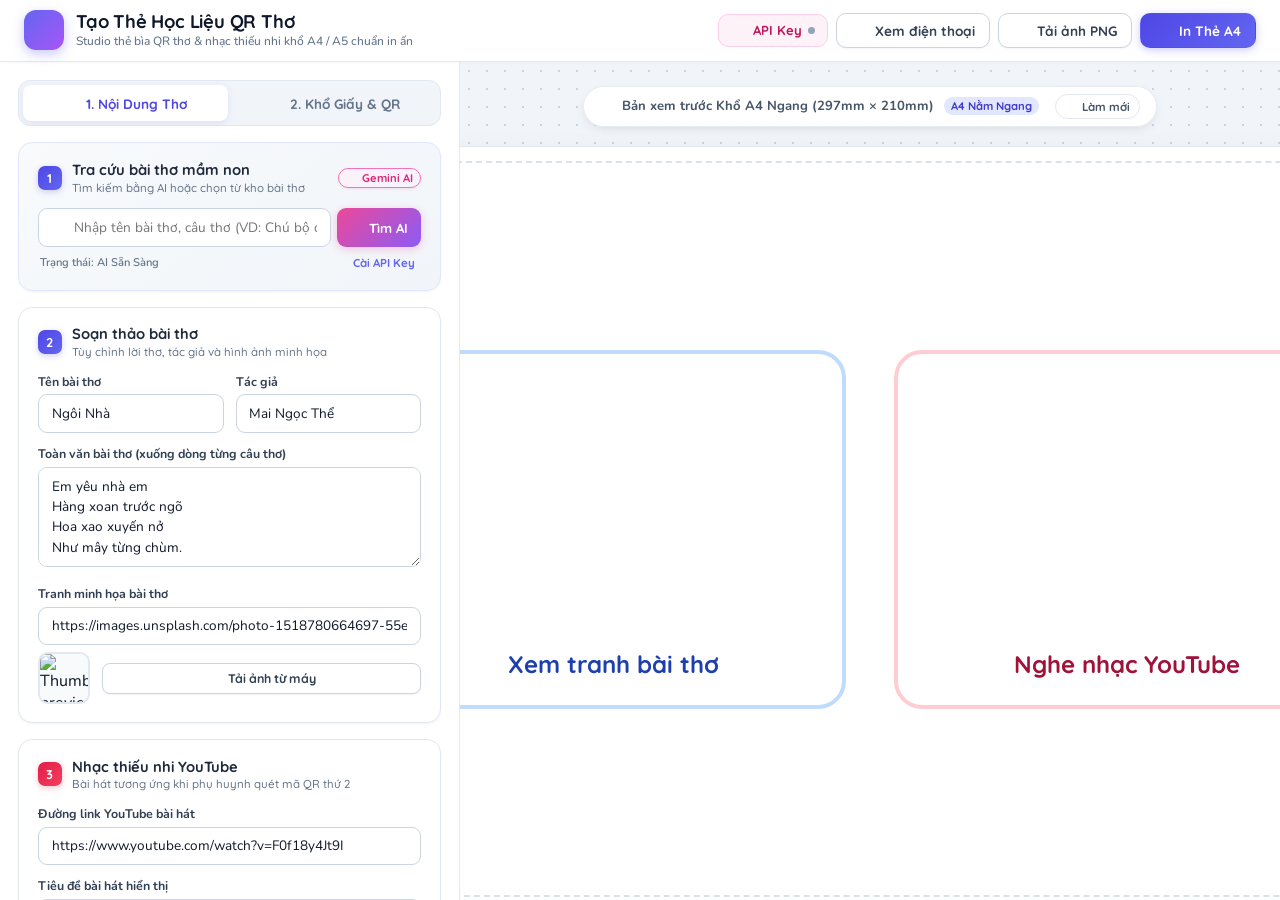
==== commit 0159641a: "Nang cap giao dien tinh gon, them kho A4, tuy chinh size QR, auto-resize mobile, bo nen mo khung QR" ====
--- a/index.html
+++ b/index.html
@@ -2,8 +2,8 @@
 <html lang="vi">
 <head>
   <meta charset="UTF-8">
-  <meta name="viewport" content="width=device-width, initial-scale=1.0">
-  <title>Tạo Thẻ Bìa Bài Thơ & QR Code A5 Mầm Non</title>
+  <meta name="viewport" content="width=device-width, initial-scale=1.0, maximum-scale=1.0, user-scalable=no">
+  <title>Tạo Thẻ Bìa Bài Thơ & QR Code A4/A5 Mầm Non</title>
   
   <!-- Google Fonts: Quicksand (Heading mầm non) & Nunito (Body sắc nét) -->
   <link rel="preconnect" href="https://fonts.googleapis.com">
@@ -23,294 +23,406 @@
   <!-- HTML2Canvas for PNG Export -->
   <script src="https://cdnjs.cloudflare.com/ajax/libs/html2canvas/1.4.1/html2canvas.min.js"></script>
 </head>
-<body>
+<body class="paper-a4">
   <!-- Header Bar -->
   <header class="app-header">
     <div class="brand-container">
       <div class="brand-icon">
         <i data-lucide="sparkles"></i>
       </div>
-      <div>
-        <h1 class="brand-title">Tạo Thẻ Học Liệu Bài Thơ A5</h1>
-        <p class="brand-subtitle">Studio tạo thẻ bìa QR thơ & nhạc thiếu nhi chuẩn in ấn khổ A5 nằm ngang</p>
-      </div>
+      <div class="brand-text">
+        <h1 class="brand-title">Tạo Thẻ Học Liệu QR Thơ</h1>
+        <p class="brand-subtitle">Studio thẻ bìa QR thơ & nhạc thiếu nhi khổ A4 / A5 chuẩn in ấn</p>
+      </div>
+    </div>
+
+    <!-- Mobile Segment Control (Soạn thảo vs Xem thẻ) -->
+    <div class="mobile-nav-toggle" id="mobileNavToggle">
+      <button class="mobile-tab-btn active" id="btnMobileTabEdit" data-target="editor">
+        <i data-lucide="edit-3" style="width: 15px; height: 15px;"></i>
+        <span>Soạn Thảo</span>
+      </button>
+      <button class="mobile-tab-btn" id="btnMobileTabPreview" data-target="preview">
+        <i data-lucide="eye" style="width: 15px; height: 15px;"></i>
+        <span>Xem Thẻ (<span id="mobilePaperLabel">A4</span>)</span>
+      </button>
     </div>
     
     <div class="header-actions">
       <button class="btn btn-api-setting" id="btnApiKeySettings" title="Cấu hình Gemini API Key tra cứu AI">
         <i data-lucide="key" style="color: #ec4899; width: 16px; height: 16px;"></i>
-        <span>Cài đặt API Key</span>
+        <span class="btn-text">API Key</span>
         <span class="status-dot" id="apiStatusDot"></span>
       </button>
       
       <button class="btn btn-outline" id="btnPreviewPhone" title="Xem trước giao diện khi phụ huynh quét mã QR">
         <i data-lucide="smartphone" style="color: #4f46e5; width: 16px; height: 16px;"></i>
-        <span>Xem trên điện thoại</span>
+        <span class="btn-text">Xem điện thoại</span>
       </button>
       
-      <button class="btn btn-outline" id="btnDownloadPng" title="Xuất thẻ A5 định dạng ảnh PNG chất lượng cao">
+      <button class="btn btn-outline btn-download" id="btnDownloadPng" title="Xuất thẻ định dạng ảnh PNG chất lượng cao">
         <i data-lucide="image" style="color: #059669; width: 16px; height: 16px;"></i>
-        <span>Tải ảnh PNG</span>
+        <span class="btn-text">Tải ảnh PNG</span>
       </button>
       
-      <button class="btn btn-primary" id="btnPrint" title="In trực tiếp hoặc Lưu PDF khổ A5 nằm ngang">
+      <button class="btn btn-primary btn-print" id="btnPrint" title="In trực tiếp hoặc Lưu PDF chuẩn khổ giấy">
         <i data-lucide="printer" style="width: 16px; height: 16px;"></i>
-        <span>In thẻ A5</span>
+        <span class="btn-text" id="btnPrintText">In Thẻ A4</span>
       </button>
     </div>
   </header>
 
   <!-- Main Container -->
   <div class="app-container">
-    <!-- Left Editor Sidebar -->
-    <aside class="editor-sidebar">
-      
-      <!-- BƯỚC 1: Tra cứu bài thơ (AI & Autocomplete) -->
-      <div class="section-card search-step-card">
-        <div class="section-title">
-          <div class="step-badge">1</div>
-          <div class="step-title-text">
-            <span>Tra cứu bài thơ mầm non</span>
-            <small>Tìm kiếm bằng AI hoặc chọn từ kho bài thơ có sẵn</small>
-          </div>
-          <span class="ai-badge" id="searchModeBadge" title="Hỗ trợ tra cứu bằng Google Gemini AI">
-            <i data-lucide="sparkles" style="width: 12px; height: 12px;"></i>
-            <span>Gemini AI</span>
-          </span>
-        </div>
-
-        <div class="form-group search-container">
-          <div class="search-input-group">
-            <div style="position: relative; flex: 1;">
-              <i data-lucide="search" class="search-icon" style="width: 18px; height: 18px;"></i>
-              <input type="text" id="searchPoemInput" class="form-input search-input" placeholder="Nhập tên bài thơ, câu thơ bất kỳ (VD: Chú bộ đội, Ngôi nhà...)..." autocomplete="off">
-            </div>
-            <button class="btn-ai-search" id="btnAiSearch" title="Tra cứu trực tuyến bằng Gemini AI">
-              <i data-lucide="sparkles" style="width: 15px; height: 15px;" id="aiSearchIcon"></i>
-              <span id="aiSearchText">Tìm AI</span>
+    <!-- Left Editor Sidebar with Clean Tabs -->
+    <aside class="editor-sidebar" id="editorSidebar">
+      
+      <!-- Studio Tabs Header -->
+      <div class="sidebar-tabs-nav">
+        <button type="button" class="sidebar-tab-btn active" id="tabBtnContent" data-tab="tab-content">
+          <i data-lucide="book-open" style="width: 16px; height: 16px;"></i>
+          <span>1. Nội Dung Thơ</span>
+        </button>
+        <button type="button" class="sidebar-tab-btn" id="tabBtnStyle" data-tab="tab-style">
+          <i data-lucide="sliders" style="width: 16px; height: 16px;"></i>
+          <span>2. Khổ Giấy & QR</span>
+        </button>
+      </div>
+
+      <!-- ================= TAB 1: NỘI DUNG & THƠ ================= -->
+      <div class="tab-panel active" id="tab-content">
+        
+        <!-- BƯỚC 1: Tra cứu bài thơ (AI & Autocomplete) -->
+        <div class="section-card search-step-card">
+          <div class="section-title">
+            <div class="step-badge">1</div>
+            <div class="step-title-text">
+              <span>Tra cứu bài thơ mầm non</span>
+              <small>Tìm kiếm bằng AI hoặc chọn từ kho bài thơ</small>
+            </div>
+            <span class="ai-badge" id="searchModeBadge" title="Hỗ trợ tra cứu bằng Google Gemini AI">
+              <i data-lucide="sparkles" style="width: 12px; height: 12px;"></i>
+              <span>Gemini AI</span>
+            </span>
+          </div>
+
+          <div class="form-group search-container">
+            <div class="search-input-group">
+              <div style="position: relative; flex: 1;">
+                <i data-lucide="search" class="search-icon" style="width: 16px; height: 16px;"></i>
+                <input type="text" id="searchPoemInput" class="form-input search-input" placeholder="Nhập tên bài thơ, câu thơ (VD: Chú bộ đội, Ngôi nhà...)..." autocomplete="off">
+              </div>
+              <button class="btn-ai-search" id="btnAiSearch" title="Tra cứu trực tuyến bằng Gemini AI">
+                <i data-lucide="sparkles" style="width: 14px; height: 14px;" id="aiSearchIcon"></i>
+                <span id="aiSearchText">Tìm AI</span>
+              </button>
+            </div>
+            
+            <div class="api-helper-bar">
+              <span class="api-helper-text" id="apiHelperText">Trạng thái: AI Sẵn Sàng</span>
+              <button type="button" id="btnInlineApiKey" class="btn-inline-key">
+                <i data-lucide="key" style="width: 12px; height: 12px;"></i>
+                <span>Cài API Key</span>
+              </button>
+            </div>
+
+            <div id="autocompleteDropdown" class="autocomplete-dropdown"></div>
+          </div>
+        </div>
+
+        <!-- BƯỚC 2: Soạn thảo nội dung bài thơ -->
+        <div class="section-card">
+          <div class="section-title">
+            <div class="step-badge">2</div>
+            <div class="step-title-text">
+              <span>Soạn thảo bài thơ</span>
+              <small>Tùy chỉnh lời thơ, tác giả và hình ảnh minh họa</small>
+            </div>
+          </div>
+          
+          <div class="form-row-2">
+            <div class="form-group">
+              <label class="form-label" for="inputPoemTitle">Tên bài thơ</label>
+              <input type="text" id="inputPoemTitle" class="form-input" placeholder="VD: Ngôi Nhà, Đàn Gà Con...">
+            </div>
+
+            <div class="form-group">
+              <label class="form-label" for="inputPoemAuthor">Tác giả</label>
+              <input type="text" id="inputPoemAuthor" class="form-input" placeholder="VD: Mai Ngọc Thể...">
+            </div>
+          </div>
+
+          <div class="form-group">
+            <label class="form-label" for="inputPoemContent">Toàn văn bài thơ (xuống dòng từng câu thơ)</label>
+            <textarea id="inputPoemContent" class="form-textarea" placeholder="Nhập từng khổ thơ, xuống dòng giữa các câu thơ..."></textarea>
+          </div>
+
+          <div class="form-group">
+            <label class="form-label">Tranh minh họa bài thơ</label>
+            <input type="text" id="inputCoverImage" class="form-input" placeholder="URL hình ảnh minh họa (https://...)...">
+            <div class="image-preview-wrapper">
+              <img id="imagePreviewThumb" class="image-thumb" src="" alt="Thumbnail preview">
+              <div class="image-actions">
+                <input type="file" id="inputImageFile" class="file-input-hidden" accept="image/*">
+                <button type="button" class="btn btn-outline btn-sm" id="btnUploadImage">
+                  <i data-lucide="upload" style="width: 14px; height: 14px;"></i>
+                  <span>Tải ảnh từ máy</span>
+                </button>
+              </div>
+            </div>
+          </div>
+        </div>
+
+        <!-- BƯỚC 3: Nhạc thiếu nhi YouTube -->
+        <div class="section-card">
+          <div class="section-title">
+            <div class="step-badge step-badge-red">3</div>
+            <div class="step-title-text">
+              <span>Nhạc thiếu nhi YouTube</span>
+              <small>Bài hát tương ứng khi phụ huynh quét mã QR thứ 2</small>
+            </div>
+          </div>
+          
+          <div class="form-group">
+            <label class="form-label" for="inputYoutubeUrl">Đường link YouTube bài hát</label>
+            <input type="text" id="inputYoutubeUrl" class="form-input" placeholder="https://www.youtube.com/watch?v=...">
+          </div>
+
+          <div class="form-group">
+            <label class="form-label" for="inputYoutubeTitle">Tiêu đề bài hát hiển thị</label>
+            <input type="text" id="inputYoutubeTitle" class="form-input" placeholder="VD: Nhạc: Nhà Của Tôi">
+          </div>
+        </div>
+      </div>
+
+      <!-- ================= TAB 2: KHỔ GIẤY & TÙY BIẾN QR ================= -->
+      <div class="tab-panel" id="tab-style">
+        
+        <!-- BƯỚC 4: Khổ giấy in ấn A4 / A5 -->
+        <div class="section-card highlight-card">
+          <div class="section-title">
+            <div class="step-badge step-badge-green">📄</div>
+            <div class="step-title-text">
+              <span>Khổ giấy in ấn (A4 / A5)</span>
+              <small>Tùy chọn khổ giấy chuẩn ngang để in hoặc xuất ảnh</small>
+            </div>
+          </div>
+
+          <div class="paper-selector-grid">
+            <button type="button" class="paper-btn active" id="btnPaperA4" data-paper="a4">
+              <div class="paper-badge-wrap">
+                <span class="paper-tag-rec">Khuyên Dùng</span>
+              </div>
+              <div class="paper-icon-box">
+                <i data-lucide="file-text" style="width: 22px; height: 22px;"></i>
+              </div>
+              <div class="paper-info">
+                <strong class="paper-name">Khổ A4 Ngang</strong>
+                <span class="paper-dims">297 × 210 mm (Mã QR To Cực Đại)</span>
+              </div>
             </button>
-          </div>
-          
-          <div class="api-helper-bar">
-            <span class="api-helper-text" id="apiHelperText">Trạng thái: AI Sẵn Sàng (Gemini)</span>
-            <button type="button" id="btnInlineApiKey" class="btn-inline-key">
-              <i data-lucide="key" style="width: 13px; height: 13px;"></i>
-              <span>Thêm / Đổi Key</span>
+
+            <button type="button" class="paper-btn" id="btnPaperA5" data-paper="a5">
+              <div class="paper-icon-box">
+                <i data-lucide="file" style="width: 20px; height: 20px;"></i>
+              </div>
+              <div class="paper-info">
+                <strong class="paper-name">Khổ A5 Ngang</strong>
+                <span class="paper-dims">210 × 148 mm (Thẻ Cỡ Vừa Nhỏ)</span>
+              </div>
             </button>
           </div>
-
-          <div id="autocompleteDropdown" class="autocomplete-dropdown"></div>
-        </div>
-      </div>
-
-      <!-- BƯỚC 2: Soạn thảo nội dung bài thơ -->
-      <div class="section-card">
-        <div class="section-title">
-          <div class="step-badge">2</div>
-          <div class="step-title-text">
-            <span>Soạn thảo bài thơ</span>
-            <small>Tùy chỉnh lời thơ, tác giả và hình ảnh minh họa</small>
-          </div>
-        </div>
-        
-        <div class="form-group">
-          <label class="form-label" for="inputPoemTitle">Tên bài thơ</label>
-          <input type="text" id="inputPoemTitle" class="form-input" placeholder="VD: Ngôi Nhà, Đàn Gà Con...">
-        </div>
-
-        <div class="form-group">
-          <label class="form-label" for="inputPoemAuthor">Tác giả</label>
-          <input type="text" id="inputPoemAuthor" class="form-input" placeholder="VD: Mai Ngọc Thể, Phạm Hổ hoặc Sưu tầm...">
-        </div>
-
-        <div class="form-group">
-          <label class="form-label" for="inputPoemContent">Toàn văn bài thơ (xuống dòng từng câu thơ)</label>
-          <textarea id="inputPoemContent" class="form-textarea" placeholder="Nhập từng khổ thơ, xuống dòng giữa các câu thơ..."></textarea>
-        </div>
-
-        <div class="form-group">
-          <label class="form-label">Tranh minh họa bài thơ</label>
-          <input type="text" id="inputCoverImage" class="form-input" placeholder="URL hình ảnh minh họa (https://...)...">
-          <div class="image-preview-wrapper">
-            <img id="imagePreviewThumb" class="image-thumb" src="" alt="Thumbnail preview">
-            <div class="image-actions">
-              <input type="file" id="inputImageFile" class="file-input-hidden" accept="image/*">
-              <button class="btn btn-outline btn-sm" id="btnUploadImage">
-                <i data-lucide="upload" style="width: 14px; height: 14px;"></i>
-                <span>Tải ảnh từ máy tính</span>
-              </button>
-            </div>
-          </div>
-        </div>
-      </div>
-
-      <!-- BƯỚC 3: Nhạc thiếu nhi YouTube -->
-      <div class="section-card">
-        <div class="section-title">
-          <div class="step-badge step-badge-red">3</div>
-          <div class="step-title-text">
-            <span>Nhạc thiếu nhi YouTube</span>
-            <small>Bài hát tương ứng khi phụ huynh quét mã QR thứ 2</small>
-          </div>
-        </div>
-        
-        <div class="form-group">
-          <label class="form-label" for="inputYoutubeUrl">Đường link YouTube bài hát</label>
-          <input type="text" id="inputYoutubeUrl" class="form-input" placeholder="https://www.youtube.com/watch?v=...">
-        </div>
-
-        <div class="form-group">
-          <label class="form-label" for="inputYoutubeTitle">Tiêu đề hiển thị của bài hát</label>
-          <input type="text" id="inputYoutubeTitle" class="form-input" placeholder="VD: Nhạc: Nhà Của Tôi">
-        </div>
-      </div>
-
-      <!-- BƯỚC 4: Kiểu dáng & Tùy biến mã QR -->
-      <div class="section-card">
-        <div class="section-title">
-          <div class="step-badge step-badge-purple">4</div>
-          <div class="step-title-text">
-            <span>Kiểu dáng & Màu sắc thẻ QR</span>
-            <small>Chế độ 1 hoặc 2 QR và bộ màu mầm non hài hòa</small>
-          </div>
-        </div>
-
-        <!-- Chế độ hiển thị 1 QR hoặc 2 QR -->
-        <div class="form-group">
-          <label class="form-label">Bố cục mã QR trên thẻ</label>
-          <div class="toggle-group">
-            <button class="toggle-btn" id="btnToggle1QR">
-              <i data-lucide="square" style="width: 16px; height: 16px;"></i>
-              <span>1 Mã QR To (Xem thơ)</span>
+        </div>
+
+        <!-- BƯỚC 5: Tùy chỉnh Kích thước (Size) Mã QR -->
+        <div class="section-card">
+          <div class="section-title">
+            <div class="step-badge step-badge-purple">
+              <i data-lucide="maximize-2" style="width: 14px; height: 14px;"></i>
+            </div>
+            <div class="step-title-text">
+              <span>Kích thước mã QR (Size QR)</span>
+              <small>Tăng kích thước để quét cực nhạy từ khoảng cách xa</small>
+            </div>
+            <span class="qr-size-badge" id="qrSizeDisplayBadge">Lớn</span>
+          </div>
+
+          <!-- QR Size Preset Pills -->
+          <div class="qr-size-preset-grid">
+            <button type="button" class="size-preset-btn" data-size="normal">
+              <span>Vừa</span>
+              <small>Tiết kiệm</small>
             </button>
-            <button class="toggle-btn active" id="btnToggle2QR">
-              <i data-lucide="columns-2" style="width: 16px; height: 16px;"></i>
-              <span>2 Mã Song Song (Thơ & Nhạc)</span>
+            <button type="button" class="size-preset-btn active" data-size="large">
+              <span>Lớn ⭐</span>
+              <small>Chuẩn in</small>
             </button>
-          </div>
-        </div>
-
-        <!-- 1-Chạm Bộ màu mầm non -->
-        <div class="form-group">
-          <label class="form-label">Bộ chủ đề màu sắc mầm non</label>
-          <div class="theme-pill-grid">
-            <button type="button" class="theme-pill active" data-theme="default" title="Chuẩn Mầm Non (Xanh Dương & Hồng Đỏ)">
-              <div class="theme-dots">
-                <span style="background: #1d4ed8;"></span>
-                <span style="background: #be123c;"></span>
-              </div>
-              <span class="theme-name">Chuẩn</span>
+            <button type="button" class="size-preset-btn" data-size="xlarge">
+              <span>Cực Đại</span>
+              <small>Quét từ xa</small>
             </button>
-            
-            <button type="button" class="theme-pill" data-theme="nature" title="Thiên Nhiên (Xanh Lá & Cam Nắng)">
-              <div class="theme-dots">
-                <span style="background: #15803d;"></span>
-                <span style="background: #c2410c;"></span>
-              </div>
-              <span class="theme-name">Thiên nhiên</span>
-            </button>
-            
-            <button type="button" class="theme-pill" data-theme="pastel" title="Kẹo Ngọt (Tím Mộng Mơ & Hồng Phấn)">
-              <div class="theme-dots">
-                <span style="background: #7c3aed;"></span>
-                <span style="background: #db2777;"></span>
-              </div>
-              <span class="theme-name">Kẹo ngọt</span>
-            </button>
-            
-            <button type="button" class="theme-pill" data-theme="ocean" title="Đại Dương (Xanh Lam & Xanh Ngọc)">
-              <div class="theme-dots">
-                <span style="background: #0284c7;"></span>
-                <span style="background: #0d9488;"></span>
-              </div>
-              <span class="theme-name">Đại dương</span>
-            </button>
-            
-            <button type="button" class="theme-pill" data-theme="mono" title="Đen Trắng (Tiết kiệm mực in rõ nét)">
-              <div class="theme-dots">
-                <span style="background: #111827;"></span>
-                <span style="background: #374151;"></span>
-              </div>
-              <span class="theme-name">Đen trắng</span>
-            </button>
-          </div>
-        </div>
-
-        <!-- Tùy chỉnh màu tối giản -->
-        <div class="form-group">
-          <label class="form-label">Tùy chỉnh 2 màu chính (Tự phối nền & viền)</label>
-          <div class="simple-color-grid">
-            <div class="simple-color-box">
-              <input type="color" id="colorQrPoem" class="color-picker-simple" value="#1d4ed8">
-              <div class="simple-color-info">
-                <span class="simple-color-title">Màu QR Thơ</span>
-                <span class="simple-color-desc">Khung 1 (Trái)</span>
-              </div>
-            </div>
-            
-            <div class="simple-color-box">
-              <input type="color" id="colorQrMusic" class="color-picker-simple" value="#be123c">
-              <div class="simple-color-info">
-                <span class="simple-color-title">Màu QR Nhạc</span>
-                <span class="simple-color-desc">Khung 2 (Phải)</span>
-              </div>
-            </div>
-          </div>
-        </div>
-
-        <!-- Bo góc khung A5 -->
-        <div class="form-group">
-          <label class="form-label">Độ bo góc khung thẻ QR</label>
-          <div class="shape-selector">
-            <button type="button" class="btn-shape active" data-radius="28" id="btnRadiusRound">
-              <span class="shape-preview shape-round"></span>
-              <span>Bo tròn mềm</span>
-            </button>
-            <button type="button" class="btn-shape" data-radius="14" id="btnRadiusSemi">
-              <span class="shape-preview shape-semi"></span>
-              <span>Bo nhẹ</span>
-            </button>
-            <button type="button" class="btn-shape" data-radius="0" id="btnRadiusSquare">
-              <span class="shape-preview shape-square"></span>
-              <span>Khung vuông</span>
-            </button>
-          </div>
-        </div>
-
-        <!-- Phụ đề & Kích cỡ chữ -->
-        <div class="form-group">
-          <label class="form-label" for="inputPoemSubtitle">Chữ phụ đề QR 1 (Bài thơ)</label>
-          <input type="text" id="inputPoemSubtitle" class="form-input" value="Xem tranh bài thơ">
-        </div>
-
-        <div class="form-group">
-          <label class="form-label" for="inputMusicSubtitle">Chữ phụ đề QR 2 (Nhạc YouTube)</label>
-          <input type="text" id="inputMusicSubtitle" class="form-input" value="Nghe nhạc YouTube">
-        </div>
-
-        <div class="form-group" style="display:none;">
-          <input type="hidden" id="inputSingleSubtitle" value="Xem tranh bài thơ">
-        </div>
-
-        <div class="form-group">
-          <label class="form-label" for="selectSubtitleFontSize">Kích cỡ chữ phụ đề</label>
-          <select id="selectSubtitleFontSize" class="form-select">
-            <option value="18px">Nhỏ vừa (18px)</option>
-            <option value="20px" selected>Vừa chuẩn (20px)</option>
-            <option value="24px">Lớn nổi bật (24px)</option>
-            <option value="28px">Rất lớn (28px)</option>
-          </select>
-        </div>
-      </div>
-
-      <!-- HERO ACTION BUTTON -->
+          </div>
+
+          <!-- Slider tinh chỉnh pixel -->
+          <div class="form-group" style="margin-top: 10px;">
+            <div class="slider-header">
+              <label class="form-label" for="qrSizeSlider" style="margin: 0;">Độ phóng đại mã QR</label>
+              <span class="slider-val" id="qrSizeSliderVal">100%</span>
+            </div>
+            <input type="range" id="qrSizeSlider" class="form-range" min="80" max="135" value="100" step="5">
+          </div>
+        </div>
+
+        <!-- BƯỚC 6: Bố cục & Màu sắc thẻ QR -->
+        <div class="section-card">
+          <div class="section-title">
+            <div class="step-badge step-badge-purple">🎨</div>
+            <div class="step-title-text">
+              <span>Bố cục & Màu sắc thẻ</span>
+              <small>1 hoặc 2 QR và bộ màu mầm non hài hòa</small>
+            </div>
+          </div>
+
+          <!-- Chế độ hiển thị 1 QR hoặc 2 QR -->
+          <div class="form-group">
+            <label class="form-label">Số lượng mã QR trên thẻ</label>
+            <div class="toggle-group">
+              <button type="button" class="toggle-btn" id="btnToggle1QR">
+                <i data-lucide="square" style="width: 15px; height: 15px;"></i>
+                <span>1 Mã QR To (Xem thơ)</span>
+              </button>
+              <button type="button" class="toggle-btn active" id="btnToggle2QR">
+                <i data-lucide="columns-2" style="width: 15px; height: 15px;"></i>
+                <span>2 Mã QR (Thơ & Nhạc)</span>
+              </button>
+            </div>
+          </div>
+
+          <!-- 1-Chạm Bộ màu mầm non -->
+          <div class="form-group">
+            <label class="form-label">Bộ màu chủ đề mầm non</label>
+            <div class="theme-pill-grid">
+              <button type="button" class="theme-pill active" data-theme="default" title="Chuẩn Mầm Non (Xanh Dương & Hồng Đỏ)">
+                <div class="theme-dots">
+                  <span style="background: #1d4ed8;"></span>
+                  <span style="background: #be123c;"></span>
+                </div>
+                <span class="theme-name">Chuẩn</span>
+              </button>
+              
+              <button type="button" class="theme-pill" data-theme="nature" title="Thiên Nhiên (Xanh Lá & Cam Nắng)">
+                <div class="theme-dots">
+                  <span style="background: #15803d;"></span>
+                  <span style="background: #c2410c;"></span>
+                </div>
+                <span class="theme-name">Thiên nhiên</span>
+              </button>
+              
+              <button type="button" class="theme-pill" data-theme="pastel" title="Kẹo Ngọt (Tím Mộng Mơ & Hồng Phấn)">
+                <div class="theme-dots">
+                  <span style="background: #7c3aed;"></span>
+                  <span style="background: #db2777;"></span>
+                </div>
+                <span class="theme-name">Kẹo ngọt</span>
+              </button>
+              
+              <button type="button" class="theme-pill" data-theme="ocean" title="Đại Dương (Xanh Lam & Xanh Ngọc)">
+                <div class="theme-dots">
+                  <span style="background: #0284c7;"></span>
+                  <span style="background: #0d9488;"></span>
+                </div>
+                <span class="theme-name">Đại dương</span>
+              </button>
+              
+              <button type="button" class="theme-pill" data-theme="mono" title="Đen Trắng (Tiết kiệm mực in rõ nét)">
+                <div class="theme-dots">
+                  <span style="background: #111827;"></span>
+                  <span style="background: #374151;"></span>
+                </div>
+                <span class="theme-name">Đen trắng</span>
+              </button>
+            </div>
+          </div>
+
+          <!-- Tùy chỉnh màu chi tiết -->
+          <div class="form-group">
+            <label class="form-label">Tùy chỉnh 2 màu chính</label>
+            <div class="simple-color-grid">
+              <div class="simple-color-box">
+                <input type="color" id="colorQrPoem" class="color-picker-simple" value="#1d4ed8">
+                <div class="simple-color-info">
+                  <span class="simple-color-title">Màu QR Thơ</span>
+                  <span class="simple-color-desc">Khung 1 (Trái)</span>
+                </div>
+              </div>
+              
+              <div class="simple-color-box">
+                <input type="color" id="colorQrMusic" class="color-picker-simple" value="#be123c">
+                <div class="simple-color-info">
+                  <span class="simple-color-title">Màu QR Nhạc</span>
+                  <span class="simple-color-desc">Khung 2 (Phải)</span>
+                </div>
+              </div>
+            </div>
+          </div>
+
+          <!-- Bo góc khung thẻ -->
+          <div class="form-group">
+            <label class="form-label">Độ bo góc khung thẻ QR</label>
+            <div class="shape-selector">
+              <button type="button" class="btn-shape active" data-radius="28" id="btnRadiusRound">
+                <span class="shape-preview shape-round"></span>
+                <span>Bo tròn mềm</span>
+              </button>
+              <button type="button" class="btn-shape" data-radius="14" id="btnRadiusSemi">
+                <span class="shape-preview shape-semi"></span>
+                <span>Bo nhẹ</span>
+              </button>
+              <button type="button" class="btn-shape" data-radius="0" id="btnRadiusSquare">
+                <span class="shape-preview shape-square"></span>
+                <span>Khung vuông</span>
+              </button>
+            </div>
+          </div>
+
+          <!-- Phụ đề & Kích cỡ chữ -->
+          <div class="form-row-2">
+            <div class="form-group">
+              <label class="form-label" for="inputPoemSubtitle">Chữ phụ đề QR Thơ</label>
+              <input type="text" id="inputPoemSubtitle" class="form-input" value="Xem tranh bài thơ">
+            </div>
+
+            <div class="form-group">
+              <label class="form-label" for="inputMusicSubtitle">Chữ phụ đề QR Nhạc</label>
+              <input type="text" id="inputMusicSubtitle" class="form-input" value="Nghe nhạc YouTube">
+            </div>
+          </div>
+
+          <div class="form-group" style="display:none;">
+            <input type="hidden" id="inputSingleSubtitle" value="Xem tranh bài thơ">
+          </div>
+
+          <div class="form-group">
+            <label class="form-label" for="selectSubtitleFontSize">Kích cỡ chữ phụ đề</label>
+            <select id="selectSubtitleFontSize" class="form-select">
+              <option value="18px">Nhỏ vừa (18px)</option>
+              <option value="20px">Vừa chuẩn (20px)</option>
+              <option value="24px" selected>Lớn nổi bật (24px)</option>
+              <option value="28px">Rất lớn (28px)</option>
+              <option value="32px">Cực lớn (32px - A4)</option>
+            </select>
+          </div>
+        </div>
+      </div>
+
+      <!-- HERO ACTION BUTTON BOTTOM BAR -->
       <div class="section-card action-card">
         <button type="button" class="btn-generate-main" id="btnGenerateQR" title="Tạo hoặc vẽ lại toàn bộ mã QR từ bài thơ và YouTube">
-          <i data-lucide="sparkles" style="width: 20px; height: 20px;"></i>
-          <span>TẠO & CẬP NHẬT MÃ QR</span>
+          <i data-lucide="sparkles" style="width: 18px; height: 18px;"></i>
+          <span>CẬP NHẬT MÃ QR</span>
         </button>
         
-        <div style="display: grid; grid-template-columns: 1fr 1fr; gap: 8px; margin-top: 10px;">
+        <div class="action-grid-buttons">
           <button type="button" class="btn btn-outline btn-sm" id="btnQuickSample">
             <i data-lucide="shuffle" style="width: 14px; height: 14px;"></i>
             <span>Đổi bài mẫu</span>
@@ -324,49 +436,77 @@
       </div>
     </aside>
 
-    <!-- Right Live A5 Sheet Preview -->
-    <main class="preview-area">
+    <!-- Right Live Sheet Preview Canvas -->
+    <main class="preview-area" id="previewArea">
+      <!-- Preview Toolbar Header -->
       <div class="preview-toolbar">
-        <span class="toolbar-label">
-          <i data-lucide="eye" style="width: 16px; height: 16px; color: var(--primary);"></i>
-          <span>Bản xem trước Khổ A5 Ngang (210mm x 148mm)</span>
-        </span>
-        <button type="button" class="btn-toolbar-action" id="btnRefreshPreview" title="Làm mới hiển thị mã QR">
-          <i data-lucide="refresh-cw" style="width: 14px; height: 14px;"></i>
-          <span>Làm mới thẻ</span>
+        <div class="toolbar-left">
+          <span class="toolbar-label">
+            <i data-lucide="eye" style="width: 16px; height: 16px; color: var(--primary);"></i>
+            <span id="previewToolbarTitle">Bản xem trước Khổ A4 Ngang (297mm × 210mm)</span>
+          </span>
+          <span class="paper-badge-pill" id="paperBadgePill">A4 Nằm Ngang</span>
+        </div>
+
+        <div class="toolbar-right">
+          <!-- Mobile switch to edit -->
+          <button type="button" class="btn-toolbar-action mobile-only" id="btnMobileBackToEdit">
+            <i data-lucide="edit-3" style="width: 13px; height: 13px;"></i>
+            <span>Sửa nội dung</span>
+          </button>
+
+          <button type="button" class="btn-toolbar-action" id="btnRefreshPreview" title="Làm mới hiển thị mã QR">
+            <i data-lucide="refresh-cw" style="width: 13px; height: 13px;"></i>
+            <span>Làm mới</span>
+          </button>
+        </div>
+      </div>
+
+      <!-- Responsive Auto-Scaler Wrapper -->
+      <div class="sheet-viewport" id="sheetViewport">
+        <div class="sheet-container-scaler" id="sheetScaler">
+          <!-- Target Print Sheet Container (Switchable A4 / A5) -->
+          <div class="print-sheet paper-sheet-a4" id="printSheet">
+            
+            <!-- Central QR Area -->
+            <div class="sheet-body">
+              <!-- Mode 1: Single Large QR -->
+              <div class="qr-layout-single" id="layoutSingle" style="display: none;">
+                <div class="qr-card-single" id="cardSingle">
+                  <div class="qr-box-single" id="qrSingleContainer"></div>
+                  <div class="qr-subtitle-single" id="subtitleSingleDisplay">Xem tranh bài thơ</div>
+                </div>
+              </div>
+
+              <!-- Mode 2: Dual QR Side-by-Side -->
+              <div class="qr-layout-dual" id="layoutDual">
+                <!-- Left: Poem Card -->
+                <div class="qr-card-poem" id="cardPoem">
+                  <div class="qr-box-poem" id="qrPoemContainer"></div>
+                  <div class="qr-subtitle-poem" id="subtitlePoemDisplay">Xem tranh bài thơ</div>
+                </div>
+
+                <!-- Right: Music Card -->
+                <div class="qr-card-music" id="cardMusic">
+                  <div class="qr-box-music" id="qrMusicContainer"></div>
+                  <div class="qr-subtitle-music" id="subtitleMusicDisplay">Nghe nhạc YouTube</div>
+                </div>
+              </div>
+            </div>
+          </div>
+        </div>
+      </div>
+      
+      <!-- Mobile Quick Actions Footer -->
+      <div class="mobile-quick-actions" id="mobileQuickActions">
+        <button type="button" class="btn btn-outline btn-mobile-action" id="btnMobileDownloadPng">
+          <i data-lucide="image" style="width: 16px; height: 16px; color: #059669;"></i>
+          <span>Tải Ảnh</span>
         </button>
-      </div>
-
-      <!-- Scaled Container for Responsive View -->
-      <div class="a5-container-scaler" id="a5Scaler">
-        <!-- Exact A5 Sheet (794px x 559px @ 96DPI) -->
-        <div class="a5-sheet" id="a5Sheet">
-          <!-- Central QR Area -->
-          <div class="a5-body">
-            <!-- Mode 1: Single Large QR -->
-            <div class="qr-layout-single" id="layoutSingle" style="display: none;">
-              <div class="qr-card-single" id="cardSingle">
-                <div class="qr-box-single" id="qrSingleContainer"></div>
-                <div class="qr-subtitle-single" id="subtitleSingleDisplay">Xem tranh bài thơ</div>
-              </div>
-            </div>
-
-            <!-- Mode 2: Dual QR Side-by-Side -->
-            <div class="qr-layout-dual" id="layoutDual">
-              <!-- Left: Poem Card -->
-              <div class="qr-card-poem" id="cardPoem">
-                <div class="qr-box-poem" id="qrPoemContainer"></div>
-                <div class="qr-subtitle-poem" id="subtitlePoemDisplay">Xem tranh bài thơ</div>
-              </div>
-
-              <!-- Right: Music Card -->
-              <div class="qr-card-music" id="cardMusic">
-                <div class="qr-box-music" id="qrMusicContainer"></div>
-                <div class="qr-subtitle-music" id="subtitleMusicDisplay">Nghe nhạc YouTube</div>
-              </div>
-            </div>
-          </div>
-        </div>
+        <button type="button" class="btn btn-primary btn-mobile-action" id="btnMobilePrint">
+          <i data-lucide="printer" style="width: 16px; height: 16px;"></i>
+          <span id="btnMobilePrintText">In Thẻ</span>
+        </button>
       </div>
     </main>
   </div>
@@ -392,7 +532,7 @@
           <i data-lucide="key" style="width: 22px; height: 22px;"></i>
         </div>
         <div>
-          <h3 style="font-family: var(--font-heading); font-size: 1.25rem; color: #1e293b; font-weight: 800;">Cấu Hình Gemini API Key</h3>
+          <h3 style="font-family: var(--font-heading); font-size: 1.2rem; color: #1e293b; font-weight: 800;">Cấu Hình Gemini API Key</h3>
           <p style="font-size: 0.8rem; color: #64748b;">Kích hoạt tra cứu thông minh mọi bài thơ mầm non</p>
         </div>
       </div>
--- a/css/style.css
+++ b/css/style.css
@@ -1,5 +1,5 @@
 /* ==========================================================================
-   Kindergarten A5 Poem & Media QR Card Generator - Modern Design System
+   Kindergarten A4 & A5 Poem & Media QR Card Generator - Modern Design System
    ========================================================================== */
 
 :root {
@@ -24,6 +24,10 @@
   --music-pink-border: #fecdd3;
   --music-pink-text: #9f1239;
   --music-pink-qr: #be123c;
+
+  /* Dynamic QR Sizing Variables */
+  --qr-scale-multiplier: 1;
+  --card-border-radius: 28px;
 
   /* Surfaces & Typography */
   --bg-app: #f1f5f9;
@@ -41,7 +45,7 @@
   --shadow-sm: 0 2px 4px 0 rgba(0, 0, 0, 0.06);
   --shadow-md: 0 4px 12px -2px rgba(0, 0, 0, 0.08), 0 2px 6px -1px rgba(0, 0, 0, 0.04);
   --shadow-lg: 0 12px 24px -4px rgba(15, 23, 42, 0.1), 0 4px 8px -2px rgba(15, 23, 42, 0.05);
-  --shadow-sheet: 0 25px 40px -12px rgba(15, 23, 42, 0.18), 0 0 0 1px rgba(0, 0, 0, 0.04);
+  --shadow-sheet: 0 20px 45px -10px rgba(15, 23, 42, 0.2), 0 0 0 1px rgba(0, 0, 0, 0.04);
 
   /* Fonts */
   --font-heading: 'Quicksand', 'Nunito', -apple-system, sans-serif;
@@ -55,18 +59,23 @@
   box-sizing: border-box;
 }
 
-body {
+html, body {
+  width: 100%;
+  height: 100%;
   font-family: var(--font-body);
   background-color: var(--bg-app);
   color: var(--text-main);
-  min-height: 100vh;
-  display: flex;
-  flex-direction: column;
   overflow-x: hidden;
   -webkit-font-smoothing: antialiased;
 }
 
-/* Custom Scrollbar for Sidebar */
+body {
+  display: flex;
+  flex-direction: column;
+  min-height: 100vh;
+}
+
+/* Custom Scrollbar */
 ::-webkit-scrollbar {
   width: 6px;
   height: 6px;
@@ -86,7 +95,7 @@
    HEADER
    ========================================================================== */
 .app-header {
-  background: rgba(255, 255, 255, 0.92);
+  background: rgba(255, 255, 255, 0.94);
   backdrop-filter: blur(12px);
   -webkit-backdrop-filter: blur(12px);
   border-bottom: 1px solid var(--border-color);
@@ -97,25 +106,27 @@
   position: sticky;
   top: 0;
   z-index: 40;
-  box-shadow: 0 1px 3px rgba(0, 0, 0, 0.03);
+  box-shadow: 0 1px 4px rgba(0, 0, 0, 0.03);
+  gap: 1rem;
 }
 
 .brand-container {
   display: flex;
   align-items: center;
-  gap: 0.85rem;
+  gap: 0.75rem;
+  flex-shrink: 0;
 }
 
 .brand-icon {
-  width: 42px;
-  height: 42px;
+  width: 40px;
+  height: 40px;
   background: linear-gradient(135deg, #6366f1, #a855f7);
   color: white;
   border-radius: 12px;
   display: flex;
   align-items: center;
   justify-content: center;
-  font-size: 1.3rem;
+  font-size: 1.25rem;
   box-shadow: 0 4px 12px rgba(99, 102, 241, 0.35);
   transition: transform 0.25s cubic-bezier(0.34, 1.56, 0.64, 1);
 }
@@ -126,23 +137,55 @@
 
 .brand-title {
   font-family: var(--font-heading);
-  font-size: 1.25rem;
+  font-size: 1.15rem;
   font-weight: 800;
   color: #0f172a;
   line-height: 1.2;
-  letter-spacing: -0.3px;
+  letter-spacing: -0.2px;
 }
 
 .brand-subtitle {
-  font-size: 0.78rem;
+  font-size: 0.75rem;
   font-weight: 500;
   color: var(--text-muted);
 }
 
+/* Mobile Segment Toggle (Soạn thảo vs Xem thẻ) */
+.mobile-nav-toggle {
+  display: none;
+  background: #e2e8f0;
+  padding: 3px;
+  border-radius: 10px;
+  gap: 3px;
+}
+
+.mobile-tab-btn {
+  background: transparent;
+  border: none;
+  padding: 6px 12px;
+  border-radius: 8px;
+  font-family: var(--font-heading);
+  font-size: 0.8rem;
+  font-weight: 700;
+  color: #64748b;
+  display: inline-flex;
+  align-items: center;
+  gap: 5px;
+  cursor: pointer;
+  transition: all 0.2s ease;
+}
+
+.mobile-tab-btn.active {
+  background: #ffffff;
+  color: var(--primary);
+  box-shadow: 0 2px 5px rgba(0, 0, 0, 0.08);
+}
+
 .header-actions {
   display: flex;
   align-items: center;
-  gap: 0.6rem;
+  gap: 0.5rem;
+  flex-shrink: 0;
 }
 
 /* Header Buttons */
@@ -150,10 +193,10 @@
   display: inline-flex;
   align-items: center;
   justify-content: center;
-  gap: 0.5rem;
-  padding: 0.5rem 0.95rem;
-  font-family: var(--font-heading);
-  font-size: 0.88rem;
+  gap: 0.45rem;
+  padding: 0.5rem 0.9rem;
+  font-family: var(--font-heading);
+  font-size: 0.85rem;
   font-weight: 700;
   border-radius: 10px;
   border: 1px solid transparent;
@@ -203,8 +246,8 @@
   color: #be185d;
   font-family: var(--font-heading);
   font-weight: 700;
-  font-size: 0.85rem;
-  padding: 0.5rem 0.85rem;
+  font-size: 0.82rem;
+  padding: 0.48rem 0.75rem;
   border-radius: 10px;
   display: inline-flex;
   align-items: center;
@@ -220,8 +263,8 @@
 }
 
 .status-dot {
-  width: 8px;
-  height: 8px;
+  width: 7px;
+  height: 7px;
   border-radius: 50%;
   background: #94a3b8;
   display: inline-block;
@@ -238,30 +281,96 @@
    ========================================================================== */
 .app-container {
   display: grid;
-  grid-template-columns: 440px 1fr;
+  grid-template-columns: 460px 1fr;
   flex: 1;
   height: calc(100vh - 61px);
   overflow: hidden;
 }
 
 /* ==========================================================================
-   SIDEBAR EDITOR (STEPS 1 - 4)
+   SIDEBAR EDITOR & TABS
    ========================================================================== */
 .editor-sidebar {
   background: var(--bg-sidebar);
   border-right: 1px solid var(--border-color);
   overflow-y: auto;
-  padding: 1.25rem;
-  display: flex;
-  flex-direction: column;
-  gap: 1.15rem;
-}
-
+  padding: 1.15rem;
+  display: flex;
+  flex-direction: column;
+  gap: 1rem;
+}
+
+/* Studio Tabs Nav */
+.sidebar-tabs-nav {
+  display: grid;
+  grid-template-columns: 1fr 1fr;
+  background: #f1f5f9;
+  padding: 4px;
+  border-radius: 12px;
+  gap: 4px;
+  border: 1px solid #e2e8f0;
+  position: sticky;
+  top: 0;
+  z-index: 20;
+  backdrop-filter: blur(8px);
+}
+
+.sidebar-tab-btn {
+  background: transparent;
+  border: none;
+  padding: 0.6rem 0.5rem;
+  border-radius: 8px;
+  font-family: var(--font-heading);
+  font-size: 0.85rem;
+  font-weight: 700;
+  color: #64748b;
+  cursor: pointer;
+  display: flex;
+  align-items: center;
+  justify-content: center;
+  gap: 6px;
+  transition: all 0.2s cubic-bezier(0.4, 0, 0.2, 1);
+}
+
+.sidebar-tab-btn:hover {
+  color: #1e293b;
+}
+
+.sidebar-tab-btn.active {
+  background: #ffffff;
+  color: var(--primary);
+  box-shadow: 0 2px 6px rgba(79, 70, 229, 0.12);
+}
+
+/* Tab Panels */
+.tab-panel {
+  display: none;
+  flex-direction: column;
+  gap: 1rem;
+}
+
+.tab-panel.active {
+  display: flex;
+  animation: fadeInTab 0.2s ease-out;
+}
+
+@keyframes fadeInTab {
+  from {
+    opacity: 0;
+    transform: translateY(4px);
+  }
+  to {
+    opacity: 1;
+    transform: translateY(0);
+  }
+}
+
+/* Section Cards */
 .section-card {
   background: #ffffff;
   border: 1px solid #e2e8f0;
-  border-radius: 16px;
-  padding: 1.15rem 1.25rem;
+  border-radius: 14px;
+  padding: 1.1rem 1.15rem;
   box-shadow: var(--shadow-xs);
   transition: border-color 0.2s ease, box-shadow 0.2s ease;
 }
@@ -270,41 +379,52 @@
   border-color: #cbd5e1;
 }
 
-/* Step Header with Badges */
+.highlight-card {
+  border: 1.5px solid #c7d2fe;
+  background: linear-gradient(160deg, #f8faff 0%, #eef2ff 100%);
+}
+
+/* Step Header */
 .section-title {
   font-family: var(--font-heading);
-  font-size: 0.95rem;
+  font-size: 0.92rem;
   font-weight: 800;
   color: #0f172a;
   display: flex;
   align-items: center;
-  gap: 0.75rem;
-  margin-bottom: 0.95rem;
+  gap: 0.65rem;
+  margin-bottom: 0.85rem;
 }
 
 .step-badge {
-  width: 26px;
-  height: 26px;
+  width: 24px;
+  height: 24px;
   background: linear-gradient(135deg, #4f46e5, #6366f1);
   color: white;
-  border-radius: 8px;
-  display: flex;
-  align-items: center;
-  justify-content: center;
-  font-size: 0.82rem;
+  border-radius: 7px;
+  display: flex;
+  align-items: center;
+  justify-content: center;
+  font-size: 0.8rem;
   font-weight: 800;
   flex-shrink: 0;
-  box-shadow: 0 2px 6px rgba(79, 70, 229, 0.3);
+  box-shadow: 0 2px 6px rgba(79, 70, 229, 0.25);
+}
+
+.step-badge-green {
+  background: linear-gradient(135deg, #059669, #10b981);
+  box-shadow: 0 2px 6px rgba(5, 150, 105, 0.25);
+  font-size: 0.75rem;
 }
 
 .step-badge-red {
   background: linear-gradient(135deg, #e11d48, #f43f5e);
-  box-shadow: 0 2px 6px rgba(225, 29, 72, 0.3);
+  box-shadow: 0 2px 6px rgba(225, 29, 72, 0.25);
 }
 
 .step-badge-purple {
   background: linear-gradient(135deg, #7c3aed, #a855f7);
-  box-shadow: 0 2px 6px rgba(124, 58, 237, 0.3);
+  box-shadow: 0 2px 6px rgba(124, 58, 237, 0.25);
 }
 
 .step-title-text {
@@ -314,7 +434,7 @@
 }
 
 .step-title-text span {
-  font-size: 0.95rem;
+  font-size: 0.92rem;
   font-weight: 800;
   color: #1e293b;
   line-height: 1.2;
@@ -329,28 +449,34 @@
 
 /* Form Groups & Inputs */
 .form-group {
-  margin-bottom: 0.85rem;
+  margin-bottom: 0.75rem;
 }
 
 .form-group:last-child {
   margin-bottom: 0;
 }
 
+.form-row-2 {
+  display: grid;
+  grid-template-columns: 1fr 1fr;
+  gap: 0.75rem;
+}
+
 .form-label {
   display: block;
-  font-size: 0.8rem;
+  font-size: 0.78rem;
   font-weight: 700;
   color: #334155;
-  margin-bottom: 0.35rem;
+  margin-bottom: 0.3rem;
 }
 
 .form-input, .form-textarea, .form-select {
   width: 100%;
-  padding: 0.6rem 0.85rem;
-  border-radius: 10px;
+  padding: 0.55rem 0.8rem;
+  border-radius: 9px;
   border: 1px solid #cbd5e1;
   font-family: inherit;
-  font-size: 0.88rem;
+  font-size: 0.85rem;
   color: #0f172a;
   background-color: #ffffff;
   transition: all 0.2s ease;
@@ -364,14 +490,12 @@
 }
 
 .form-textarea {
-  min-height: 110px;
+  min-height: 100px;
   resize: vertical;
-  line-height: 1.55;
-}
-
-/* ==========================================================================
-   BƯỚC 1: SEARCH & AI HIGHLIGHT CARD
-   ========================================================================== */
+  line-height: 1.5;
+}
+
+/* Search AI Card */
 .search-step-card {
   background: linear-gradient(145deg, #f8fafc 0%, #f1f5f9 100%);
   border: 1.5px solid #e0e7ff;
@@ -385,9 +509,9 @@
   background: linear-gradient(135deg, #fdf2f8, #f5f3ff);
   border: 1px solid #f472b6;
   color: #db2777;
-  padding: 3px 8px;
+  padding: 2px 7px;
   border-radius: 20px;
-  font-size: 0.72rem;
+  font-size: 0.7rem;
   font-weight: 800;
   box-shadow: 0 1px 3px rgba(236, 72, 153, 0.15);
 }
@@ -408,7 +532,7 @@
 }
 
 .search-input {
-  padding-left: 2.3rem;
+  padding-left: 2.2rem;
   background: #ffffff;
 }
 
@@ -416,24 +540,24 @@
   background: linear-gradient(135deg, #ec4899, #8b5cf6);
   color: white;
   border: none;
-  border-radius: 10px;
-  padding: 0 1rem;
+  border-radius: 9px;
+  padding: 0 0.85rem;
   font-family: var(--font-heading);
   font-weight: 800;
-  font-size: 0.85rem;
+  font-size: 0.82rem;
   cursor: pointer;
   display: inline-flex;
   align-items: center;
-  gap: 5px;
+  gap: 4px;
   white-space: nowrap;
-  box-shadow: 0 2px 8px rgba(236, 72, 153, 0.35);
+  box-shadow: 0 2px 8px rgba(236, 72, 153, 0.3);
   transition: all 0.2s cubic-bezier(0.4, 0, 0.2, 1);
 }
 
 .btn-ai-search:hover {
   background: linear-gradient(135deg, #db2777, #7c3aed);
   transform: translateY(-1px);
-  box-shadow: 0 4px 14px rgba(236, 72, 153, 0.45);
+  box-shadow: 0 4px 12px rgba(236, 72, 153, 0.4);
 }
 
 .btn-ai-search:disabled {
@@ -446,12 +570,12 @@
   display: flex;
   justify-content: space-between;
   align-items: center;
-  margin-top: 0.45rem;
+  margin-top: 0.4rem;
   padding: 0 2px;
 }
 
 .api-helper-text {
-  font-size: 0.72rem;
+  font-size: 0.7rem;
   font-weight: 600;
   color: #64748b;
 }
@@ -461,7 +585,7 @@
   border: none;
   color: #6366f1;
   font-family: var(--font-heading);
-  font-size: 0.73rem;
+  font-size: 0.72rem;
   font-weight: 700;
   cursor: pointer;
   display: inline-flex;
@@ -495,7 +619,7 @@
 }
 
 .autocomplete-item {
-  padding: 0.65rem 0.95rem;
+  padding: 0.6rem 0.85rem;
   cursor: pointer;
   border-bottom: 1px solid #f1f5f9;
   transition: background 0.15s ease;
@@ -512,11 +636,11 @@
 .autocomplete-item-title {
   font-weight: 700;
   color: #0f172a;
-  font-size: 0.88rem;
+  font-size: 0.85rem;
 }
 
 .autocomplete-item-meta {
-  font-size: 0.74rem;
+  font-size: 0.72rem;
   color: #64748b;
   display: flex;
   gap: 0.5rem;
@@ -532,8 +656,8 @@
 }
 
 .image-thumb {
-  width: 58px;
-  height: 58px;
+  width: 52px;
+  height: 52px;
   border-radius: 10px;
   object-fit: cover;
   border: 2px solid #e2e8f0;
@@ -552,24 +676,218 @@
 }
 
 /* ==========================================================================
-   BƯỚC 4: TOGGLES, THEME PILLS, COLOR PICKERS
+   PAPER SELECTOR (A4 vs A5)
+   ========================================================================== */
+.paper-selector-grid {
+  display: grid;
+  grid-template-columns: 1fr 1fr;
+  gap: 8px;
+}
+
+.paper-btn {
+  background: #ffffff;
+  border: 2px solid #cbd5e1;
+  border-radius: 12px;
+  padding: 10px 10px 8px 10px;
+  display: flex;
+  flex-direction: column;
+  align-items: flex-start;
+  text-align: left;
+  cursor: pointer;
+  position: relative;
+  transition: all 0.2s cubic-bezier(0.4, 0, 0.2, 1);
+}
+
+.paper-btn:hover {
+  border-color: #94a3b8;
+  background: #f8fafc;
+  transform: translateY(-1px);
+}
+
+.paper-btn.active {
+  border-color: var(--primary);
+  background: #ffffff;
+  box-shadow: 0 0 0 3px rgba(79, 70, 229, 0.2), var(--shadow-sm);
+}
+
+.paper-badge-wrap {
+  position: absolute;
+  top: -8px;
+  right: 8px;
+}
+
+.paper-tag-rec {
+  background: linear-gradient(135deg, #10b981, #059669);
+  color: white;
+  font-size: 0.65rem;
+  font-weight: 800;
+  padding: 2px 6px;
+  border-radius: 6px;
+  text-transform: uppercase;
+  letter-spacing: 0.3px;
+  box-shadow: 0 2px 4px rgba(16, 185, 129, 0.3);
+}
+
+.paper-icon-box {
+  width: 32px;
+  height: 32px;
+  border-radius: 8px;
+  background: #f1f5f9;
+  color: #475569;
+  display: flex;
+  align-items: center;
+  justify-content: center;
+  margin-bottom: 6px;
+  transition: all 0.2s ease;
+}
+
+.paper-btn.active .paper-icon-box {
+  background: #eef2ff;
+  color: var(--primary);
+}
+
+.paper-info {
+  display: flex;
+  flex-direction: column;
+}
+
+.paper-name {
+  font-family: var(--font-heading);
+  font-size: 0.88rem;
+  font-weight: 800;
+  color: #0f172a;
+  line-height: 1.2;
+}
+
+.paper-btn.active .paper-name {
+  color: var(--primary);
+}
+
+.paper-dims {
+  font-size: 0.68rem;
+  color: #64748b;
+  margin-top: 2px;
+}
+
+/* ==========================================================================
+   QR SIZE CONTROLLER
+   ========================================================================== */
+.qr-size-badge {
+  background: #f3e8ff;
+  border: 1px solid #d8b4fe;
+  color: #7e22ce;
+  font-size: 0.72rem;
+  font-weight: 800;
+  padding: 2px 8px;
+  border-radius: 12px;
+}
+
+.qr-size-preset-grid {
+  display: grid;
+  grid-template-columns: 1fr 1fr 1fr;
+  gap: 6px;
+  margin-bottom: 6px;
+}
+
+.size-preset-btn {
+  background: #ffffff;
+  border: 1.5px solid #e2e8f0;
+  border-radius: 9px;
+  padding: 6px 4px;
+  display: flex;
+  flex-direction: column;
+  align-items: center;
+  justify-content: center;
+  cursor: pointer;
+  transition: all 0.2s;
+  font-family: var(--font-heading);
+}
+
+.size-preset-btn span {
+  font-size: 0.82rem;
+  font-weight: 800;
+  color: #334155;
+}
+
+.size-preset-btn small {
+  font-size: 0.65rem;
+  color: #94a3b8;
+}
+
+.size-preset-btn:hover {
+  border-color: #cbd5e1;
+  background: #f8fafc;
+}
+
+.size-preset-btn.active {
+  border-color: var(--primary);
+  background: #eef2ff;
+}
+
+.size-preset-btn.active span {
+  color: var(--primary);
+}
+
+.slider-header {
+  display: flex;
+  justify-content: space-between;
+  align-items: center;
+  margin-bottom: 4px;
+}
+
+.slider-val {
+  font-size: 0.75rem;
+  font-weight: 800;
+  color: var(--primary);
+  background: #eef2ff;
+  padding: 1px 6px;
+  border-radius: 6px;
+}
+
+.form-range {
+  width: 100%;
+  height: 6px;
+  background: #e2e8f0;
+  border-radius: 9999px;
+  outline: none;
+  -webkit-appearance: none;
+  cursor: pointer;
+}
+
+.form-range::-webkit-slider-thumb {
+  -webkit-appearance: none;
+  width: 18px;
+  height: 18px;
+  border-radius: 50%;
+  background: var(--primary);
+  cursor: pointer;
+  box-shadow: 0 2px 6px rgba(79, 70, 229, 0.4);
+  transition: transform 0.15s;
+}
+
+.form-range::-webkit-slider-thumb:hover {
+  transform: scale(1.15);
+}
+
+/* ==========================================================================
+   THEME PILLS & TOGGLES
    ========================================================================== */
 .toggle-group {
   display: flex;
   background: #f1f5f9;
   padding: 4px;
-  border-radius: 12px;
+  border-radius: 11px;
   gap: 4px;
   border: 1px solid #e2e8f0;
 }
 
 .toggle-btn {
   flex: 1;
-  padding: 0.55rem;
+  padding: 0.5rem;
   border: none;
   background: transparent;
   font-family: var(--font-heading);
-  font-size: 0.82rem;
+  font-size: 0.8rem;
   font-weight: 700;
   color: #64748b;
   border-radius: 8px;
@@ -588,25 +906,25 @@
 .toggle-btn.active {
   background: #ffffff;
   color: var(--primary);
-  box-shadow: 0 2px 6px rgba(0, 0, 0, 0.08);
+  box-shadow: 0 2px 5px rgba(0, 0, 0, 0.08);
 }
 
 /* Theme Presets Grid */
 .theme-pill-grid {
   display: grid;
-  grid-template-columns: repeat(auto-fit, minmax(68px, 1fr));
-  gap: 6px;
+  grid-template-columns: repeat(auto-fit, minmax(64px, 1fr));
+  gap: 5px;
 }
 
 .theme-pill {
   background: #ffffff;
   border: 1.5px solid #e2e8f0;
-  border-radius: 10px;
-  padding: 7px 4px 5px 4px;
-  display: flex;
-  flex-direction: column;
-  align-items: center;
-  gap: 4px;
+  border-radius: 9px;
+  padding: 6px 3px 4px 3px;
+  display: flex;
+  flex-direction: column;
+  align-items: center;
+  gap: 3px;
   cursor: pointer;
   transition: all 0.2s cubic-bezier(0.4, 0, 0.2, 1);
 }
@@ -625,21 +943,21 @@
 
 .theme-dots {
   display: flex;
-  gap: 4px;
+  gap: 3px;
   align-items: center;
 }
 
 .theme-dots span {
-  width: 13px;
-  height: 13px;
+  width: 11px;
+  height: 11px;
   border-radius: 50%;
   display: inline-block;
-  box-shadow: 0 1px 3px rgba(0, 0, 0, 0.15);
+  box-shadow: 0 1px 2px rgba(0, 0, 0, 0.15);
 }
 
 .theme-name {
   font-family: var(--font-heading);
-  font-size: 0.72rem;
+  font-size: 0.7rem;
   font-weight: 700;
   color: #475569;
 }
@@ -658,11 +976,11 @@
 .simple-color-box {
   background: #ffffff;
   border: 1px solid #e2e8f0;
-  border-radius: 10px;
-  padding: 6px 10px;
-  display: flex;
-  align-items: center;
-  gap: 8px;
+  border-radius: 9px;
+  padding: 5px 8px;
+  display: flex;
+  align-items: center;
+  gap: 7px;
   transition: border-color 0.2s;
 }
 
@@ -671,10 +989,10 @@
 }
 
 .color-picker-simple {
-  width: 32px;
-  height: 32px;
+  width: 28px;
+  height: 28px;
   border: none;
-  border-radius: 8px;
+  border-radius: 7px;
   cursor: pointer;
   padding: 0;
   background: none;
@@ -689,14 +1007,14 @@
 
 .simple-color-title {
   font-family: var(--font-heading);
-  font-size: 0.8rem;
+  font-size: 0.78rem;
   font-weight: 700;
   color: #1e293b;
   white-space: nowrap;
 }
 
 .simple-color-desc {
-  font-size: 0.68rem;
+  font-size: 0.65rem;
   color: #94a3b8;
   white-space: nowrap;
 }
@@ -711,14 +1029,14 @@
 .btn-shape {
   background: #ffffff;
   border: 1.5px solid #e2e8f0;
-  border-radius: 10px;
-  padding: 6px 4px;
-  display: flex;
-  flex-direction: column;
-  align-items: center;
-  gap: 4px;
-  font-family: var(--font-heading);
-  font-size: 0.75rem;
+  border-radius: 9px;
+  padding: 5px 4px;
+  display: flex;
+  flex-direction: column;
+  align-items: center;
+  gap: 3px;
+  font-family: var(--font-heading);
+  font-size: 0.72rem;
   font-weight: 700;
   color: #475569;
   cursor: pointer;
@@ -737,27 +1055,17 @@
 }
 
 .shape-preview {
-  width: 22px;
-  height: 14px;
+  width: 20px;
+  height: 12px;
   border: 2px solid currentColor;
   display: block;
 }
 
-.shape-round {
-  border-radius: 6px;
-}
-
-.shape-semi {
-  border-radius: 3px;
-}
-
-.shape-square {
-  border-radius: 0;
-}
-
-/* ==========================================================================
-   HERO GENERATE ACTION AREA
-   ========================================================================== */
+.shape-round { border-radius: 5px; }
+.shape-semi { border-radius: 3px; }
+.shape-square { border-radius: 0; }
+
+/* Action Card */
 .action-card {
   background: linear-gradient(145deg, #ffffff 0%, #f8fafc 100%);
   border: 1.5px solid #e0e7ff;
@@ -769,39 +1077,46 @@
   background: linear-gradient(135deg, #4f46e5, #7c3aed);
   color: white;
   border: none;
-  padding: 0.85rem 1.25rem;
-  border-radius: 12px;
-  font-family: var(--font-heading);
-  font-size: 0.95rem;
+  padding: 0.8rem 1.15rem;
+  border-radius: 11px;
+  font-family: var(--font-heading);
+  font-size: 0.92rem;
   font-weight: 800;
-  letter-spacing: 0.5px;
+  letter-spacing: 0.4px;
   display: inline-flex;
   align-items: center;
   justify-content: center;
   gap: 8px;
   cursor: pointer;
-  box-shadow: 0 4px 16px rgba(79, 70, 229, 0.35);
+  box-shadow: 0 4px 14px rgba(79, 70, 229, 0.35);
   transition: all 0.25s cubic-bezier(0.4, 0, 0.2, 1);
 }
 
 .btn-generate-main:hover {
   background: linear-gradient(135deg, #4338ca, #6d28d9);
   transform: translateY(-2px);
-  box-shadow: 0 6px 22px rgba(79, 70, 229, 0.45);
+  box-shadow: 0 6px 20px rgba(79, 70, 229, 0.45);
 }
 
 .btn-generate-main:active {
   transform: translateY(0);
 }
 
+.action-grid-buttons {
+  display: grid;
+  grid-template-columns: 1fr 1fr;
+  gap: 8px;
+  margin-top: 8px;
+}
+
 .btn-sm {
-  padding: 0.45rem 0.75rem;
-  font-size: 0.8rem;
+  padding: 0.42rem 0.7rem;
+  font-size: 0.78rem;
   border-radius: 8px;
 }
 
 /* ==========================================================================
-   RIGHT STUDIO CANVAS (LIVE A5 SHEET PREVIEW)
+   RIGHT PREVIEW CANVAS & AUTO-SCALER
    ========================================================================== */
 .preview-area {
   background-color: #f1f5f9;
@@ -811,42 +1126,61 @@
   flex-direction: column;
   align-items: center;
   overflow: auto;
-  padding: 2rem 1.5rem;
+  padding: 1.5rem 1rem;
   position: relative;
+  flex: 1;
 }
 
 .preview-toolbar {
   background: rgba(255, 255, 255, 0.95);
   backdrop-filter: blur(8px);
-  padding: 0.5rem 1.15rem;
+  padding: 0.45rem 1rem;
   border-radius: 9999px;
   box-shadow: var(--shadow-md);
   border: 1px solid rgba(226, 232, 240, 0.8);
   display: flex;
   align-items: center;
-  gap: 1.25rem;
-  margin-bottom: 1.75rem;
+  justify-content: space-between;
+  gap: 1rem;
+  margin-bottom: 1.25rem;
   position: sticky;
   top: 0;
   z-index: 20;
+  max-width: 95%;
+}
+
+.toolbar-left, .toolbar-right {
+  display: flex;
+  align-items: center;
+  gap: 0.6rem;
 }
 
 .toolbar-label {
-  font-size: 0.84rem;
+  font-size: 0.82rem;
   font-weight: 700;
   color: #475569;
   display: flex;
   align-items: center;
-  gap: 0.45rem;
+  gap: 0.4rem;
+}
+
+.paper-badge-pill {
+  background: #e0e7ff;
+  color: #4338ca;
+  font-family: var(--font-heading);
+  font-size: 0.7rem;
+  font-weight: 800;
+  padding: 2px 7px;
+  border-radius: 12px;
 }
 
 .btn-toolbar-action {
   background: none;
   border: 1px solid #e2e8f0;
   border-radius: 20px;
-  padding: 4px 10px;
-  font-family: var(--font-heading);
-  font-size: 0.75rem;
+  padding: 4px 9px;
+  font-family: var(--font-heading);
+  font-size: 0.72rem;
   font-weight: 700;
   color: #475569;
   cursor: pointer;
@@ -862,43 +1196,69 @@
   color: var(--primary);
 }
 
+.mobile-only {
+  display: none;
+}
+
+/* Scaler container */
+.sheet-viewport {
+  width: 100%;
+  display: flex;
+  align-items: center;
+  justify-content: center;
+  flex: 1;
+  min-height: 400px;
+}
+
+.sheet-container-scaler {
+  display: flex;
+  align-items: center;
+  justify-content: center;
+  transform-origin: center center;
+  transition: transform 0.15s ease-out;
+  margin: auto;
+}
+
 /* ==========================================================================
-   A5 LANDSCAPE PRINT SHEET (210mm x 148mm ~ 794px x 559px @ 96DPI)
+   PRINT SHEET LAYOUT (A4 & A5 LANDSCAPE)
    ========================================================================== */
-.a5-container-scaler {
-  display: flex;
-  align-items: center;
-  justify-content: center;
-  transition: transform 0.2s ease;
-  margin-bottom: 2rem;
-}
-
-.a5-sheet {
-  width: 794px; /* A5 Landscape chuẩn 96 DPI (210mm) */
-  height: 559px; /* A5 Landscape chuẩn 96 DPI (148mm) */
-  background: #ffffff;
-  border-radius: 14px;
+.print-sheet {
+  background: #ffffff;
+  border-radius: 16px;
   box-shadow: var(--shadow-sheet);
   display: flex;
   flex-direction: column;
-  padding: 32px 36px;
   position: relative;
   box-sizing: border-box;
   user-select: none;
-}
-
-/* Inner frame line for luxury kindergarten finish */
-.a5-sheet::after {
+  transition: width 0.3s ease, height 0.3s ease;
+}
+
+/* A4 Sheet (297mm x 210mm ~ 1080px x 764px) */
+.paper-sheet-a4 {
+  width: 1080px;
+  height: 764px;
+  padding: 40px 48px;
+}
+
+/* A5 Sheet (210mm x 148mm ~ 794px x 559px) */
+.paper-sheet-a5 {
+  width: 794px;
+  height: 559px;
+  padding: 28px 32px;
+}
+
+/* Decorative dashed border for kindergarten frame */
+.print-sheet::after {
   content: '';
   position: absolute;
-  inset: 12px;
-  border: 1.5px dashed rgba(203, 213, 225, 0.6);
-  border-radius: 10px;
+  inset: 14px;
+  border: 2px dashed rgba(203, 213, 225, 0.7);
+  border-radius: 12px;
   pointer-events: none;
 }
 
-/* A5 Body / QR Container */
-.a5-body {
+.sheet-body {
   flex: 1;
   display: flex;
   align-items: center;
@@ -908,7 +1268,7 @@
   z-index: 1;
 }
 
-/* Mode 1: Single QR Mode */
+/* Single QR Mode */
 .qr-layout-single {
   display: flex;
   flex-direction: column;
@@ -917,131 +1277,181 @@
 }
 
 .qr-card-single {
-  background: #f8fafc;
-  border: 3.5px solid #6366f1;
-  border-radius: 28px;
-  padding: 24px 34px 22px 34px;
-  display: flex;
-  flex-direction: column;
-  align-items: center;
-  justify-content: center;
-  box-shadow: 0 8px 20px rgba(99, 102, 241, 0.08);
+  background: #ffffff;
+  border: 4px solid #6366f1;
+  border-radius: var(--card-border-radius);
+  padding: calc(24px * var(--qr-scale-multiplier)) calc(34px * var(--qr-scale-multiplier));
+  display: flex;
+  flex-direction: column;
+  align-items: center;
+  justify-content: center;
+  box-shadow: none;
+  transition: all 0.2s ease;
+}
+
+.paper-sheet-a4 .qr-box-single {
+  width: calc(340px * var(--qr-scale-multiplier));
+  height: calc(340px * var(--qr-scale-multiplier));
+  padding: 16px;
+}
+
+.paper-sheet-a5 .qr-box-single {
+  width: calc(230px * var(--qr-scale-multiplier));
+  height: calc(230px * var(--qr-scale-multiplier));
+  padding: 12px;
 }
 
 .qr-box-single {
-  width: 230px;
-  height: 230px;
-  background: #ffffff;
-  border-radius: 16px;
-  display: flex;
-  align-items: center;
-  justify-content: center;
-  padding: 12px;
-  box-shadow: inset 0 0 4px rgba(0, 0, 0, 0.04);
+  background: #ffffff;
+  border-radius: 18px;
+  display: flex;
+  align-items: center;
+  justify-content: center;
+  box-shadow: none;
 }
 
 .qr-box-single canvas, .qr-box-single img {
-  width: 206px !important;
-  height: 206px !important;
+  width: 100% !important;
+  height: 100% !important;
+  object-fit: contain;
 }
 
 .qr-subtitle-single {
-  margin-top: 14px;
-  font-family: var(--font-heading);
-  font-size: 22px;
+  margin-top: 16px;
+  font-family: var(--font-heading);
+  font-size: 26px;
   font-weight: 800;
   color: #4338ca;
   text-align: center;
 }
 
-/* Mode 2: Dual QR Mode (Song Song) */
+/* Dual QR Mode (Song Song) */
 .qr-layout-dual {
   display: grid;
   grid-template-columns: 1fr 1fr;
-  gap: 36px;
+  align-items: center;
   width: 100%;
+}
+
+.paper-sheet-a4 .qr-layout-dual {
+  gap: 48px;
+  max-width: 980px;
+}
+
+.paper-sheet-a5 .qr-layout-dual {
+  gap: 32px;
   max-width: 710px;
-  align-items: center;
-}
-
-/* Left Box: Poem (Blue Theme) */
+}
+
+/* Poem Card (Left) */
 .qr-card-poem {
-  background: var(--poem-blue-bg);
-  border: 3.5px solid var(--poem-blue-border);
-  border-radius: 28px;
-  padding: 22px 26px 20px 26px;
-  display: flex;
-  flex-direction: column;
-  align-items: center;
-  justify-content: center;
-  box-shadow: 0 6px 16px rgba(30, 64, 175, 0.06);
-}
-
-.qr-box-poem {
-  width: 176px;
-  height: 176px;
+  background: #ffffff;
+  border: 4px solid var(--poem-blue-border);
+  border-radius: var(--card-border-radius);
+  display: flex;
+  flex-direction: column;
+  align-items: center;
+  justify-content: center;
+  box-shadow: none;
+  transition: all 0.2s ease;
+}
+
+.paper-sheet-a4 .qr-card-poem,
+.paper-sheet-a4 .qr-card-music {
+  padding: calc(26px * var(--qr-scale-multiplier)) calc(30px * var(--qr-scale-multiplier));
+}
+
+.paper-sheet-a5 .qr-card-poem,
+.paper-sheet-a5 .qr-card-music {
+  padding: calc(18px * var(--qr-scale-multiplier)) calc(22px * var(--qr-scale-multiplier));
+}
+
+.paper-sheet-a4 .qr-box-poem,
+.paper-sheet-a4 .qr-box-music {
+  width: calc(255px * var(--qr-scale-multiplier));
+  height: calc(255px * var(--qr-scale-multiplier));
+  padding: 14px;
+}
+
+.paper-sheet-a5 .qr-box-poem,
+.paper-sheet-a5 .qr-box-music {
+  width: calc(176px * var(--qr-scale-multiplier));
+  height: calc(176px * var(--qr-scale-multiplier));
+  padding: 10px;
+}
+
+.qr-box-poem, .qr-box-music {
   background: #ffffff;
   border-radius: 16px;
   display: flex;
   align-items: center;
   justify-content: center;
-  padding: 10px;
-}
-
-.qr-box-poem canvas, .qr-box-poem img {
-  width: 156px !important;
-  height: 156px !important;
+  box-shadow: none;
+}
+
+.qr-box-poem canvas, .qr-box-poem img,
+.qr-box-music canvas, .qr-box-music img {
+  width: 100% !important;
+  height: 100% !important;
+  object-fit: contain;
 }
 
 .qr-subtitle-poem {
-  margin-top: 12px;
-  font-family: var(--font-heading);
-  font-size: 20px;
+  margin-top: 14px;
+  font-family: var(--font-heading);
+  font-size: 22px;
   font-weight: 800;
   color: var(--poem-blue-text);
   text-align: center;
 }
 
-/* Right Box: Music (Pink/Red Theme) */
+/* Music Card (Right) */
 .qr-card-music {
-  background: var(--music-pink-bg);
-  border: 3.5px solid var(--music-pink-border);
-  border-radius: 28px;
-  padding: 22px 26px 20px 26px;
-  display: flex;
-  flex-direction: column;
-  align-items: center;
-  justify-content: center;
-  box-shadow: 0 6px 16px rgba(159, 18, 57, 0.06);
-}
-
-.qr-box-music {
-  width: 176px;
-  height: 176px;
-  background: #ffffff;
-  border-radius: 16px;
-  display: flex;
-  align-items: center;
-  justify-content: center;
-  padding: 10px;
-}
-
-.qr-box-music canvas, .qr-box-music img {
-  width: 156px !important;
-  height: 156px !important;
+  background: #ffffff;
+  border: 4px solid var(--music-pink-border);
+  border-radius: var(--card-border-radius);
+  display: flex;
+  flex-direction: column;
+  align-items: center;
+  justify-content: center;
+  box-shadow: none;
+  transition: all 0.2s ease;
 }
 
 .qr-subtitle-music {
-  margin-top: 12px;
-  font-family: var(--font-heading);
-  font-size: 20px;
+  margin-top: 14px;
+  font-family: var(--font-heading);
+  font-size: 22px;
   font-weight: 800;
   color: var(--music-pink-text);
   text-align: center;
 }
 
+/* Mobile Quick Actions Footer (Sticky Bottom) */
+.mobile-quick-actions {
+  display: none;
+  position: fixed;
+  bottom: 0;
+  left: 0;
+  right: 0;
+  background: rgba(255, 255, 255, 0.96);
+  backdrop-filter: blur(10px);
+  border-top: 1px solid var(--border-color);
+  padding: 10px 16px;
+  z-index: 30;
+  gap: 10px;
+  box-shadow: 0 -4px 16px rgba(0, 0, 0, 0.06);
+}
+
+.btn-mobile-action {
+  flex: 1;
+  padding: 0.7rem;
+  font-size: 0.9rem;
+  min-height: 44px;
+}
+
 /* ==========================================================================
-   PHONE PREVIEW MODAL
+   MODALS (PHONE & API KEY)
    ========================================================================== */
 .modal-overlay {
   position: fixed;
@@ -1126,9 +1536,6 @@
   transform: scale(1.1);
 }
 
-/* ==========================================================================
-   API KEY MODAL
-   ========================================================================== */
 .api-modal-card {
   position: relative;
   background: #ffffff;
@@ -1164,9 +1571,7 @@
   margin-bottom: 1.15rem;
 }
 
-/* ==========================================================================
-   TOAST NOTIFICATION & SPINNER
-   ========================================================================== */
+/* Toast & Spinner */
 .toast-container {
   position: fixed;
   bottom: 24px;
@@ -1217,7 +1622,7 @@
 }
 
 /* ==========================================================================
-   RESPONSIVE DESIGN
+   RESPONSIVE DESIGN (MOBILE & TABLET AUTO-RESIZE)
    ========================================================================== */
 @media (max-width: 1024px) {
   .app-container {
@@ -1225,11 +1630,97 @@
     height: auto;
     overflow: visible;
   }
-  .editor-sidebar {
+
+  .mobile-nav-toggle {
+    display: flex;
+  }
+
+  .header-actions .btn-text {
+    display: none;
+  }
+
+  .header-actions .btn {
+    padding: 0.5rem 0.65rem;
+  }
+
+  .brand-subtitle {
+    display: none;
+  }
+
+  /* Mobile Active Tab Switching */
+  body.mobile-view-editor .preview-area {
+    display: none;
+  }
+
+  body.mobile-view-editor .editor-sidebar {
+    display: flex;
+    width: 100%;
     border-right: none;
-    border-bottom: 1px solid var(--border-color);
-  }
-  .preview-area {
-    min-height: 650px;
-  }
-}
+    padding-bottom: 80px;
+  }
+
+  body.mobile-view-preview .editor-sidebar {
+    display: none;
+  }
+
+  body.mobile-view-preview .preview-area {
+    display: flex;
+    width: 100%;
+    min-height: calc(100vh - 61px);
+    padding: 1rem 0.5rem 80px 0.5rem;
+  }
+
+  body.mobile-view-preview .mobile-quick-actions {
+    display: flex;
+  }
+
+  .mobile-only {
+    display: inline-flex;
+  }
+
+  .sheet-viewport {
+    min-height: 280px;
+  }
+}
+
+@media (max-width: 640px) {
+  .app-header {
+    padding: 0.5rem 0.75rem;
+    gap: 0.4rem;
+  }
+
+  .brand-icon {
+    width: 34px;
+    height: 34px;
+    font-size: 1rem;
+    border-radius: 9px;
+  }
+
+  .brand-title {
+    font-size: 0.95rem;
+  }
+
+  .mobile-tab-btn {
+    padding: 5px 8px;
+    font-size: 0.75rem;
+  }
+
+  .form-row-2 {
+    grid-template-columns: 1fr;
+    gap: 0;
+  }
+
+  .paper-selector-grid {
+    grid-template-columns: 1fr;
+  }
+
+  .preview-toolbar {
+    width: 100%;
+    border-radius: 12px;
+    padding: 0.4rem 0.6rem;
+  }
+
+  .toolbar-label {
+    font-size: 0.75rem;
+  }
+}
--- a/css/print.css
+++ b/css/print.css
@@ -1,17 +1,16 @@
 /* ==========================================================================
-   A5 LANDSCAPE PRINT STYLESHEET (@media print)
-   Khổ giấy chuẩn: 210mm x 148mm (Landscape), Zero Margins
+   A4 / A5 LANDSCAPE PRINT STYLESHEET (@media print)
+   Khổ A4: 297mm x 210mm (Landscape)
+   Khổ A5: 210mm x 148mm (Landscape)
    ========================================================================== */
 
 @page {
-  size: A5 landscape;
+  size: landscape;
   margin: 0;
 }
 
 @media print {
   html, body {
-    width: 210mm !important;
-    height: 148mm !important;
     margin: 0 !important;
     padding: 0 !important;
     background: #ffffff !important;
@@ -24,6 +23,7 @@
   .app-header,
   .editor-sidebar,
   .preview-toolbar,
+  .mobile-quick-actions,
   .modal-overlay,
   .toast-container,
   button,
@@ -36,8 +36,6 @@
     display: block !important;
     margin: 0 !important;
     padding: 0 !important;
-    width: 210mm !important;
-    height: 148mm !important;
     overflow: hidden !important;
   }
 
@@ -46,139 +44,211 @@
     margin: 0 !important;
     padding: 0 !important;
     background: transparent !important;
-    width: 210mm !important;
-    height: 148mm !important;
     overflow: hidden !important;
   }
 
-  .a5-container-scaler {
+  .sheet-viewport {
+    display: block !important;
+    margin: 0 !important;
+    padding: 0 !important;
+    width: 100% !important;
+    height: 100% !important;
+    min-height: auto !important;
+  }
+
+  .sheet-container-scaler {
     transform: none !important;
     margin: 0 !important;
     padding: 0 !important;
-    width: 210mm !important;
-    height: 148mm !important;
-  }
-
-  /* Khung tờ A5 in trực tiếp */
-  .a5-sheet {
-    width: 210mm !important;
-    height: 148mm !important;
-    max-width: 210mm !important;
-    max-height: 148mm !important;
+  }
+
+  /* ==========================================================================
+     KHỔ A4 LANDSCAPE PRINT (297mm x 210mm)
+     ========================================================================== */
+  body.paper-a4,
+  body.paper-a4 html,
+  body.paper-a4 .app-container,
+  body.paper-a4 .preview-area,
+  body.paper-a4 .sheet-viewport,
+  body.paper-a4 .sheet-container-scaler {
+    width: 297mm !important;
+    height: 210mm !important;
+  }
+
+  body.paper-a4 .print-sheet {
+    width: 297mm !important;
+    height: 210mm !important;
+    max-width: 297mm !important;
+    max-height: 210mm !important;
     box-shadow: none !important;
     border-radius: 0 !important;
     border: none !important;
     margin: 0 !important;
-    padding: 10mm 12mm !important;
+    padding: 12mm 16mm !important;
     page-break-after: avoid !important;
     page-break-inside: avoid !important;
     box-sizing: border-box !important;
     display: flex !important;
     flex-direction: column !important;
-    justify-content: space-between !important;
+    justify-content: center !important;
     background: #ffffff !important;
   }
 
-  .a5-header {
-    margin-top: 0 !important;
-    margin-bottom: 5mm !important;
-  }
-
-  .a5-title {
-    font-size: 26pt !important;
-    color: #111827 !important;
-  }
-
-  .a5-body {
-    flex: 1 !important;
+  body.paper-a4 .print-sheet::after {
+    inset: 6mm !important;
+    border-width: 1.5pt !important;
+  }
+
+  body.paper-a4 .qr-layout-dual {
+    gap: 14mm !important;
+    max-width: 265mm !important;
+  }
+
+  body.paper-a4 .qr-card-poem,
+  body.paper-a4 .qr-card-music {
+    border-width: 3.5pt !important;
+    border-radius: 20pt !important;
+    padding: 6mm 8mm 5mm 8mm !important;
+    box-shadow: none !important;
+  }
+
+  body.paper-a4 .qr-box-poem,
+  body.paper-a4 .qr-box-music {
+    width: 62mm !important;
+    height: 62mm !important;
+    padding: 3mm !important;
+  }
+
+  body.paper-a4 .qr-box-poem canvas,
+  body.paper-a4 .qr-box-poem img,
+  body.paper-a4 .qr-box-music canvas,
+  body.paper-a4 .qr-box-music img {
+    width: 56mm !important;
+    height: 56mm !important;
+  }
+
+  body.paper-a4 .qr-subtitle-poem,
+  body.paper-a4 .qr-subtitle-music {
+    font-size: 16pt !important;
+    margin-top: 3.5mm !important;
+  }
+
+  body.paper-a4 .qr-card-single {
+    border-width: 4pt !important;
+    border-radius: 22pt !important;
+    padding: 8mm 12mm 6mm 12mm !important;
+    box-shadow: none !important;
+  }
+
+  body.paper-a4 .qr-box-single {
+    width: 82mm !important;
+    height: 82mm !important;
+    padding: 4mm !important;
+  }
+
+  body.paper-a4 .qr-box-single canvas,
+  body.paper-a4 .qr-box-single img {
+    width: 74mm !important;
+    height: 74mm !important;
+  }
+
+  body.paper-a4 .qr-subtitle-single {
+    font-size: 18pt !important;
+    margin-top: 4mm !important;
+  }
+
+  /* ==========================================================================
+     KHỔ A5 LANDSCAPE PRINT (210mm x 148mm)
+     ========================================================================== */
+  body.paper-a5,
+  body.paper-a5 html,
+  body.paper-a5 .app-container,
+  body.paper-a5 .preview-area,
+  body.paper-a5 .sheet-viewport,
+  body.paper-a5 .sheet-container-scaler {
+    width: 210mm !important;
+    height: 148mm !important;
+  }
+
+  body.paper-a5 .print-sheet {
+    width: 210mm !important;
+    height: 148mm !important;
+    max-width: 210mm !important;
+    max-height: 148mm !important;
+    box-shadow: none !important;
+    border-radius: 0 !important;
+    border: none !important;
+    margin: 0 !important;
+    padding: 9mm 12mm !important;
+    page-break-after: avoid !important;
+    page-break-inside: avoid !important;
+    box-sizing: border-box !important;
     display: flex !important;
-    align-items: center !important;
+    flex-direction: column !important;
     justify-content: center !important;
-    width: 100% !important;
-  }
-
-  /* Single QR Print Mode */
-  .qr-card-single {
+    background: #ffffff !important;
+  }
+
+  body.paper-a5 .print-sheet::after {
+    inset: 4mm !important;
+    border-width: 1.2pt !important;
+  }
+
+  body.paper-a5 .qr-layout-dual {
+    gap: 8mm !important;
+    max-width: 186mm !important;
+  }
+
+  body.paper-a5 .qr-card-poem,
+  body.paper-a5 .qr-card-music {
+    border-width: 3pt !important;
+    border-radius: 16pt !important;
+    padding: 4mm 5mm 3mm 5mm !important;
+    box-shadow: none !important;
+  }
+
+  body.paper-a5 .qr-box-poem,
+  body.paper-a5 .qr-box-music {
+    width: 44mm !important;
+    height: 44mm !important;
+    padding: 2mm !important;
+  }
+
+  body.paper-a5 .qr-box-poem canvas,
+  body.paper-a5 .qr-box-poem img,
+  body.paper-a5 .qr-box-music canvas,
+  body.paper-a5 .qr-box-music img {
+    width: 40mm !important;
+    height: 40mm !important;
+  }
+
+  body.paper-a5 .qr-subtitle-poem,
+  body.paper-a5 .qr-subtitle-music {
+    font-size: 13pt !important;
+    margin-top: 2.5mm !important;
+  }
+
+  body.paper-a5 .qr-card-single {
     border-width: 3.5pt !important;
-    border-color: #4f46e5 !important;
-    border-radius: 20pt !important;
+    border-radius: 18pt !important;
     padding: 5mm 8mm 4mm 8mm !important;
     box-shadow: none !important;
-    background: #f8fafc !important;
-  }
-
-  .qr-box-single {
-    width: 52mm !important;
-    height: 52mm !important;
-    padding: 2mm !important;
-  }
-
-  .qr-box-single canvas, .qr-box-single img {
-    width: 48mm !important;
-    height: 48mm !important;
-  }
-
-  .qr-subtitle-single {
+  }
+
+  body.paper-a5 .qr-box-single {
+    width: 56mm !important;
+    height: 56mm !important;
+    padding: 2.5mm !important;
+  }
+
+  body.paper-a5 .qr-box-single canvas,
+  body.paper-a5 .qr-box-single img {
+    width: 51mm !important;
+    height: 51mm !important;
+  }
+
+  body.paper-a5 .qr-subtitle-single {
     font-size: 15pt !important;
     margin-top: 3mm !important;
-    color: #3730a3 !important;
-  }
-
-  /* Dual QR Print Mode */
-  .qr-layout-dual {
-    gap: 8mm !important;
-    max-width: 186mm !important;
-  }
-
-  .qr-card-poem {
-    border-width: 3pt !important;
-    border-color: #93c5fd !important;
-    border-radius: 18pt !important;
-    padding: 4mm 5mm 3mm 5mm !important;
-    box-shadow: none !important;
-    background: #eff6ff !important;
-  }
-
-  .qr-box-poem {
-    width: 42mm !important;
-    height: 42mm !important;
-    padding: 2mm !important;
-  }
-
-  .qr-box-poem canvas, .qr-box-poem img {
-    width: 38mm !important;
-    height: 38mm !important;
-  }
-
-  .qr-subtitle-poem {
-    font-size: 13.5pt !important;
-    margin-top: 2.5mm !important;
-    color: #1e40af !important;
-  }
-
-  .qr-card-music {
-    border-width: 3pt !important;
-    border-color: #fca5a5 !important;
-    border-radius: 18pt !important;
-    padding: 4mm 5mm 3mm 5mm !important;
-    box-shadow: none !important;
-    background: #fff1f2 !important;
-  }
-
-  .qr-box-music {
-    width: 42mm !important;
-    height: 42mm !important;
-    padding: 2mm !important;
-  }
-
-  .qr-box-music canvas, .qr-box-music img {
-    width: 38mm !important;
-    height: 38mm !important;
-  }
-
-  .qr-subtitle-music {
-    font-size: 13.5pt !important;
-    margin-top: 2.5mm !important;
-    color: #9f1239 !important;
   }
 }
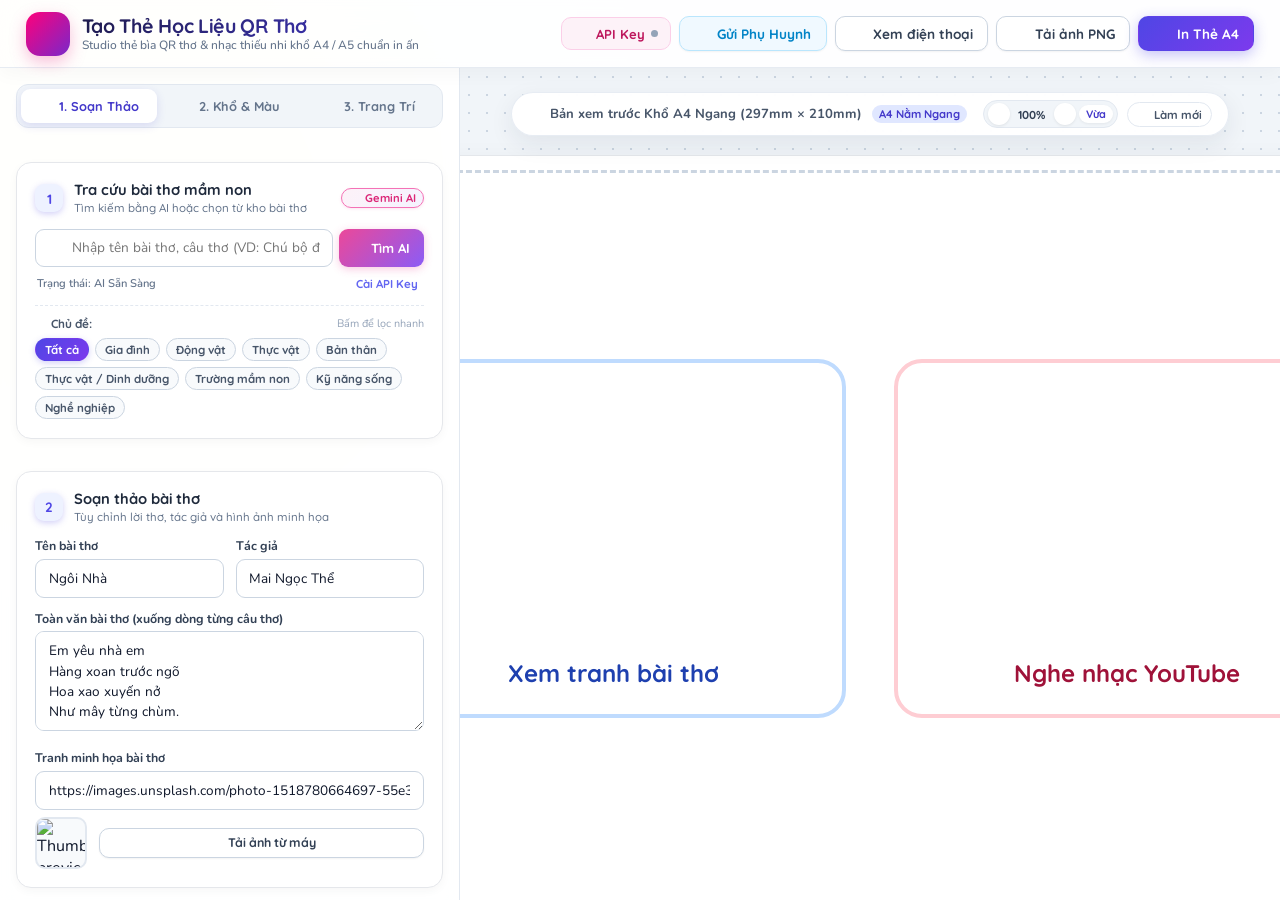
==== commit 5ff236ab: "Nang cap lon: Thiet ke lai bo cuc, giao dien mau sac mam non ruc ro, bo sung cac tinh nang sang tao " ====
--- a/index.html
+++ b/index.html
@@ -54,6 +54,11 @@
         <span class="btn-text">API Key</span>
         <span class="status-dot" id="apiStatusDot"></span>
       </button>
+
+      <button class="btn btn-outline btn-share" id="btnShareLink" title="Sao chép liên kết đọc thơ cho phụ huynh (Zalo, Facebook)">
+        <i data-lucide="share-2" style="color: #0284c7; width: 16px; height: 16px;"></i>
+        <span class="btn-text">Gửi Phụ Huynh</span>
+      </button>
       
       <button class="btn btn-outline" id="btnPreviewPhone" title="Xem trước giao diện khi phụ huynh quét mã QR">
         <i data-lucide="smartphone" style="color: #4f46e5; width: 16px; height: 16px;"></i>
@@ -77,15 +82,19 @@
     <!-- Left Editor Sidebar with Clean Tabs -->
     <aside class="editor-sidebar" id="editorSidebar">
       
-      <!-- Studio Tabs Header -->
+      <!-- Studio Tabs Header (3 Tabs) -->
       <div class="sidebar-tabs-nav">
         <button type="button" class="sidebar-tab-btn active" id="tabBtnContent" data-tab="tab-content">
-          <i data-lucide="book-open" style="width: 16px; height: 16px;"></i>
-          <span>1. Nội Dung Thơ</span>
+          <i data-lucide="book-open" style="width: 15px; height: 15px;"></i>
+          <span>1. Soạn Thảo</span>
         </button>
         <button type="button" class="sidebar-tab-btn" id="tabBtnStyle" data-tab="tab-style">
-          <i data-lucide="sliders" style="width: 16px; height: 16px;"></i>
-          <span>2. Khổ Giấy & QR</span>
+          <i data-lucide="palette" style="width: 15px; height: 15px;"></i>
+          <span>2. Khổ & Màu</span>
+        </button>
+        <button type="button" class="sidebar-tab-btn" id="tabBtnDecor" data-tab="tab-decor">
+          <i data-lucide="sparkles" style="width: 15px; height: 15px;"></i>
+          <span>3. Trang Trí</span>
         </button>
       </div>
 
@@ -124,6 +133,15 @@
                 <i data-lucide="key" style="width: 12px; height: 12px;"></i>
                 <span>Cài API Key</span>
               </button>
+            </div>
+
+            <!-- Bộ lọc chủ đề mầm non -->
+            <div class="category-filter-wrapper">
+              <div class="category-filter-header">
+                <span class="category-filter-label"><i data-lucide="tag" style="width: 12px; height: 12px;"></i> Chủ đề:</span>
+                <span class="category-filter-hint">Bấm để lọc nhanh</span>
+              </div>
+              <div class="category-chips-list" id="categoryChipsList"></div>
             </div>
 
             <div id="autocompleteDropdown" class="autocomplete-dropdown"></div>
@@ -298,16 +316,35 @@
             </div>
           </div>
 
-          <!-- 1-Chạm Bộ màu mầm non -->
-          <div class="form-group">
-            <label class="form-label">Bộ màu chủ đề mầm non</label>
-            <div class="theme-pill-grid">
+          <!-- 1-Chạm Bộ màu mầm non (8 Bảng Màu Rực Rỡ) -->
+          <div class="form-group">
+            <div class="form-label-row">
+              <label class="form-label" style="margin:0;">Bộ màu chủ đề mầm non (8 bảng màu)</label>
+              <span class="badge-color-count">8 Themes</span>
+            </div>
+            <div class="theme-pill-grid theme-pill-grid-8">
               <button type="button" class="theme-pill active" data-theme="default" title="Chuẩn Mầm Non (Xanh Dương & Hồng Đỏ)">
                 <div class="theme-dots">
                   <span style="background: #1d4ed8;"></span>
                   <span style="background: #be123c;"></span>
                 </div>
                 <span class="theme-name">Chuẩn</span>
+              </button>
+
+              <button type="button" class="theme-pill" data-theme="rainbow" title="Cầu Vồng Tuổi Thơ (Xanh Biển & Vàng Cam)">
+                <div class="theme-dots">
+                  <span style="background: #0284c7;"></span>
+                  <span style="background: #f59e0b;"></span>
+                </div>
+                <span class="theme-name">Cầu vồng</span>
+              </button>
+
+              <button type="button" class="theme-pill" data-theme="sunshine" title="Mặt Trời Tươi Vui (Cam Nắng & Đỏ Tươi)">
+                <div class="theme-dots">
+                  <span style="background: #ea580c;"></span>
+                  <span style="background: #e11d48;"></span>
+                </div>
+                <span class="theme-name">Mặt trời</span>
               </button>
               
               <button type="button" class="theme-pill" data-theme="nature" title="Thiên Nhiên (Xanh Lá & Cam Nắng)">
@@ -332,6 +369,14 @@
                   <span style="background: #0d9488;"></span>
                 </div>
                 <span class="theme-name">Đại dương</span>
+              </button>
+
+              <button type="button" class="theme-pill" data-theme="galaxy" title="Ngân Hà Khám Phá (Tím Vũ Trụ & Xanh Neon)">
+                <div class="theme-dots">
+                  <span style="background: #4338ca;"></span>
+                  <span style="background: #06b6d4;"></span>
+                </div>
+                <span class="theme-name">Ngân hà</span>
               </button>
               
               <button type="button" class="theme-pill" data-theme="mono" title="Đen Trắng (Tiết kiệm mực in rõ nét)">
@@ -411,6 +456,137 @@
               <option value="28px">Rất lớn (28px)</option>
               <option value="32px">Cực lớn (32px - A4)</option>
             </select>
+          </div>
+        </div>
+      </div>
+
+      <!-- ================= TAB 3: TRANG TRÍ & NÂNG CAO ================= -->
+      <div class="tab-panel" id="tab-decor">
+        
+        <!-- BƯỚC 7: Tiêu đề & Banner Góc Học Liệu trên thẻ in -->
+        <div class="section-card highlight-card">
+          <div class="section-title">
+            <div class="step-badge step-badge-amber">🏷️</div>
+            <div class="step-title-text">
+              <span>Tiêu đề trên thẻ in A4/A5</span>
+              <small>Bổ sung tên bài thơ, tác giả và góc học liệu</small>
+            </div>
+          </div>
+
+          <div class="form-group">
+            <label class="toggle-card-label" for="toggleShowHeaderBanner">
+              <div class="toggle-card-info">
+                <strong class="toggle-card-title">Bật Tiêu Đề Trên Tờ In</strong>
+                <span class="toggle-card-desc">Hiển thị góc học liệu, tên bài & tác giả ở đầu trang</span>
+              </div>
+              <input type="checkbox" id="toggleShowHeaderBanner" class="custom-toggle-input">
+            </label>
+          </div>
+
+          <div class="sheet-banner-config-group" id="sheetBannerConfigGroup" style="display: none;">
+            <div class="form-group">
+              <label class="form-label" for="inputSheetBadgeText">Tên góc học liệu / Trường & Lớp</label>
+              <input type="text" id="inputSheetBadgeText" class="form-input" value="GÓC THƠ MẦM NON" placeholder="VD: GÓC THƠ BÉ YÊU, TRƯỜNG MN HOA MAI...">
+            </div>
+
+            <div class="form-row-2">
+              <div class="form-group">
+                <label class="checkbox-simple-label">
+                  <input type="checkbox" id="toggleShowBannerTitle" checked>
+                  <span>Hiện tên bài thơ</span>
+                </label>
+              </div>
+              <div class="form-group">
+                <label class="checkbox-simple-label">
+                  <input type="checkbox" id="toggleShowBannerAuthor" checked>
+                  <span>Hiện tên tác giả</span>
+                </label>
+              </div>
+            </div>
+          </div>
+        </div>
+
+        <!-- BƯỚC 8: Icon / Sticker nhận diện tâm mã QR -->
+        <div class="section-card">
+          <div class="section-title">
+            <div class="step-badge step-badge-pink">✨</div>
+            <div class="step-title-text">
+              <span>Huy hiệu / Sticker tâm mã QR</span>
+              <small>Gắn biểu tượng nhận diện ngộ nghĩnh chính giữa QR</small>
+            </div>
+          </div>
+
+          <div class="form-group">
+            <label class="toggle-card-label" for="toggleCenterQrIcon">
+              <div class="toggle-card-info">
+                <strong class="toggle-card-title">Huy hiệu trung tâm QR</strong>
+                <span class="toggle-card-desc">Tăng độ nhận diện, vẫn quét mã 100% siêu nhạy</span>
+              </div>
+              <input type="checkbox" id="toggleCenterQrIcon" class="custom-toggle-input" checked>
+            </label>
+          </div>
+
+          <div class="form-group" id="centerIconStyleGroup">
+            <label class="form-label">Chọn cặp biểu tượng:</label>
+            <div class="icon-preset-grid">
+              <button type="button" class="btn-icon-preset active" data-icon="standard" id="btnIconStandard">
+                <span class="icon-preset-emoji">📖 🎵</span>
+                <span class="icon-preset-name">Sách & Nhạc</span>
+              </button>
+              <button type="button" class="btn-icon-preset" data-icon="star" id="btnIconStar">
+                <span class="icon-preset-emoji">⭐ 🌟</span>
+                <span class="icon-preset-name">Ngôi sao</span>
+              </button>
+              <button type="button" class="btn-icon-preset" data-icon="flower" id="btnIconFlower">
+                <span class="icon-preset-emoji">🌸 🌼</span>
+                <span class="icon-preset-name">Bông hoa</span>
+              </button>
+            </div>
+          </div>
+        </div>
+
+        <!-- BƯỚC 9: Khung viền trang trí tờ in nghệ thuật -->
+        <div class="section-card">
+          <div class="section-title">
+            <div class="step-badge step-badge-purple">🖼️</div>
+            <div class="step-title-text">
+              <span>Kiểu khung viền trang trí</span>
+              <small>Đường viền bao quanh toàn bộ thẻ in</small>
+            </div>
+          </div>
+
+          <div class="border-style-grid">
+            <button type="button" class="border-style-btn active" data-border="dashed" id="btnBorderDashed">
+              <div class="border-sample border-sample-dashed"></div>
+              <div class="border-info">
+                <strong>Nét đứt mầm non</strong>
+                <small>Dễ thương & tươi vui</small>
+              </div>
+            </button>
+
+            <button type="button" class="border-style-btn" data-border="double" id="btnBorderDouble">
+              <div class="border-sample border-sample-double"></div>
+              <div class="border-info">
+                <strong>Viền đôi trang nhã</strong>
+                <small>Thanh lịch & tinh tế</small>
+              </div>
+            </button>
+
+            <button type="button" class="border-style-btn" data-border="rainbow" id="btnBorderRainbow">
+              <div class="border-sample border-sample-rainbow"></div>
+              <div class="border-info">
+                <strong>Cầu vồng rực rỡ</strong>
+                <small>Nổi bật & sinh động</small>
+              </div>
+            </button>
+
+            <button type="button" class="border-style-btn" data-border="minimal" id="btnBorderMinimal">
+              <div class="border-sample border-sample-minimal"></div>
+              <div class="border-info">
+                <strong>Tối giản mộc mạc</strong>
+                <small>Tiết kiệm mực in</small>
+              </div>
+            </button>
           </div>
         </div>
       </div>
@@ -449,6 +625,18 @@
         </div>
 
         <div class="toolbar-right">
+          <!-- Zoom Controls -->
+          <div class="zoom-controls">
+            <button type="button" class="btn-zoom" id="btnZoomOut" title="Thu nhỏ">
+              <i data-lucide="minus" style="width: 12px; height: 12px;"></i>
+            </button>
+            <span class="zoom-val" id="zoomVal">100%</span>
+            <button type="button" class="btn-zoom" id="btnZoomIn" title="Phóng to">
+              <i data-lucide="plus" style="width: 12px; height: 12px;"></i>
+            </button>
+            <button type="button" class="btn-zoom-fit" id="btnZoomFit" title="Tự động vừa màn hình">Vừa</button>
+          </div>
+
           <!-- Mobile switch to edit -->
           <button type="button" class="btn-toolbar-action mobile-only" id="btnMobileBackToEdit">
             <i data-lucide="edit-3" style="width: 13px; height: 13px;"></i>
@@ -466,8 +654,15 @@
       <div class="sheet-viewport" id="sheetViewport">
         <div class="sheet-container-scaler" id="sheetScaler">
           <!-- Target Print Sheet Container (Switchable A4 / A5) -->
-          <div class="print-sheet paper-sheet-a4" id="printSheet">
+          <div class="print-sheet paper-sheet-a4 border-style-dashed" id="printSheet">
             
+            <!-- Optional Top Header Banner on Card -->
+            <div class="sheet-header-banner" id="sheetHeaderBanner" style="display: none;">
+              <div class="sheet-banner-badge" id="sheetBannerBadge">GÓC THƠ MẦM NON</div>
+              <h2 class="sheet-banner-title" id="sheetBannerTitle">Ngôi Nhà</h2>
+              <p class="sheet-banner-author" id="sheetBannerAuthor">Tác giả: Mai Ngọc Thể</p>
+            </div>
+
             <!-- Central QR Area -->
             <div class="sheet-body">
               <!-- Mode 1: Single Large QR -->
--- a/css/style.css
+++ b/css/style.css
@@ -1724,3 +1724,651 @@
     font-size: 0.75rem;
   }
 }
+
+/* ======================================================================
+   STUDIO REFRESH: BỐ CỤC & GIAO DIỆN MẦM NON RỰC RỠ SẮC MÀU
+   Thiết kế cao cấp, màu sắc hài hòa, hoạt họa mượt mà và trực quan
+   ====================================================================== */
+:root {
+  --bg-app: #f0f4f9;
+  --bg-sidebar: #ffffff;
+  --bg-card: #ffffff;
+  --bg-card-subtle: #f8fafc;
+  --border-color: #e2e8f0;
+  --text-main: #0f172a;
+  --text-muted: #64748b;
+  --primary: #4338ca;
+  --primary-hover: #3730a3;
+  --primary-light: #eef2ff;
+  --accent-pink: #ec4899;
+  --accent-amber: #f59e0b;
+  --accent-emerald: #10b981;
+  --accent-cyan: #06b6d4;
+  --shadow-sm: 0 2px 6px rgba(15, 23, 42, 0.05);
+  --shadow-md: 0 8px 24px rgba(30, 41, 59, 0.08);
+  --shadow-lg: 0 16px 36px rgba(30, 41, 59, 0.12);
+}
+
+body {
+  background: radial-gradient(circle at 85% 0%, #ede9fe 0%, transparent 38%),
+              radial-gradient(circle at 10% 25%, #fef3c7 0%, transparent 30%),
+              radial-gradient(circle at 90% 80%, #dbeafe 0%, transparent 35%),
+              var(--bg-app);
+}
+
+/* Header bar rực rỡ & hiện đại */
+.app-header {
+  min-height: 68px;
+  padding: 0.7rem 1.6rem;
+  background: rgba(255, 255, 255, 0.92);
+  backdrop-filter: blur(14px);
+  -webkit-backdrop-filter: blur(14px);
+  border-bottom: 1.5px solid rgba(226, 232, 240, 0.85);
+  box-shadow: 0 4px 20px rgba(15, 23, 42, 0.04);
+}
+
+.brand-icon {
+  width: 44px;
+  height: 44px;
+  background: linear-gradient(135deg, #ff007a, #7928ca, #4338ca);
+  background-size: 200% 200%;
+  border-radius: 14px;
+  box-shadow: 0 6px 16px rgba(236, 72, 153, 0.35);
+  animation: gradientShift 6s ease infinite;
+}
+
+@keyframes gradientShift {
+  0% { background-position: 0% 50%; }
+  50% { background-position: 100% 50%; }
+  100% { background-position: 0% 50%; }
+}
+
+.brand-title {
+  font-family: var(--font-heading);
+  font-weight: 800;
+  font-size: 1.22rem;
+  letter-spacing: -0.3px;
+  background: linear-gradient(135deg, #1e1b4b 0%, #4338ca 100%);
+  -webkit-background-clip: text;
+  -webkit-text-fill-color: transparent;
+}
+
+.header-actions {
+  display: flex;
+  align-items: center;
+  gap: 0.5rem;
+}
+
+.btn {
+  border-radius: 10px;
+  font-weight: 700;
+  font-family: var(--font-heading);
+  transition: all 0.2s cubic-bezier(0.4, 0, 0.2, 1);
+}
+
+.btn:hover {
+  transform: translateY(-1.5px);
+}
+
+.btn-primary {
+  background: linear-gradient(135deg, #4f46e5, #7c3aed);
+  box-shadow: 0 4px 14px rgba(79, 70, 229, 0.32);
+}
+
+.btn-primary:hover {
+  background: linear-gradient(135deg, #4338ca, #6d28d9);
+  box-shadow: 0 6px 20px rgba(79, 70, 229, 0.45);
+}
+
+.btn-share {
+  border-color: #bae6fd;
+  color: #0284c7;
+  background: #f0f9ff;
+}
+
+.btn-share:hover {
+  background: #e0f2fe;
+  border-color: #7dd3fc;
+  color: #0369a1;
+}
+
+/* Sidebar & 3-Tab System */
+.editor-sidebar {
+  background: rgba(255, 255, 255, 0.94);
+  backdrop-filter: blur(10px);
+  border-right: 1.5px solid #e2e8f0;
+  padding: 1rem 1rem 3rem;
+}
+
+.sidebar-tabs-nav {
+  display: grid;
+  grid-template-columns: 1fr 1fr 1fr;
+  background: #f1f5f9;
+  border: 1px solid #e2e8f0;
+  border-radius: 12px;
+  padding: 4px;
+  gap: 4px;
+  margin-bottom: 1.15rem;
+}
+
+.sidebar-tab-btn {
+  display: flex;
+  align-items: center;
+  justify-content: center;
+  gap: 5px;
+  padding: 0.55rem 0.4rem;
+  border-radius: 9px;
+  font-family: var(--font-heading);
+  font-weight: 700;
+  font-size: 0.8rem;
+  color: #64748b;
+  border: none;
+  background: transparent;
+  cursor: pointer;
+  transition: all 0.2s ease;
+}
+
+.sidebar-tab-btn:hover {
+  color: var(--primary);
+  background: rgba(255, 255, 255, 0.6);
+}
+
+.sidebar-tab-btn.active {
+  background: #ffffff;
+  color: #4338ca;
+  box-shadow: 0 3px 10px rgba(67, 56, 202, 0.14);
+}
+
+/* Cards & Form Controls */
+.section-card {
+  border: 1.5px solid #e5e7eb;
+  border-radius: 15px;
+  background: #ffffff;
+  box-shadow: 0 3px 10px rgba(15, 23, 42, 0.035);
+  margin-bottom: 1rem;
+  padding: 1.15rem;
+  transition: border-color 0.2s, box-shadow 0.2s;
+}
+
+.section-card:hover {
+  border-color: #cbd5e1;
+  box-shadow: var(--shadow-md);
+}
+
+.section-card.highlight-card {
+  border-color: #ddd6fe;
+  background: linear-gradient(180deg, #ffffff 0%, #faf8ff 100%);
+}
+
+.step-badge {
+  width: 28px;
+  height: 28px;
+  border-radius: 9px;
+  display: flex;
+  align-items: center;
+  justify-content: center;
+  font-weight: 800;
+  font-size: 0.85rem;
+  background: #eef2ff;
+  color: #4f46e5;
+  flex-shrink: 0;
+}
+
+.step-badge-green { background: #ecfdf5; color: #059669; }
+.step-badge-purple { background: #f5f3ff; color: #7c3aed; }
+.step-badge-amber { background: #fffbeb; color: #d97706; }
+.step-badge-pink { background: #fdf2f8; color: #db2777; }
+
+/* Category Filter Section in Tab 1 */
+.category-filter-wrapper {
+  margin-top: 0.75rem;
+  padding-top: 0.65rem;
+  border-top: 1px dashed #e2e8f0;
+}
+
+.category-filter-header {
+  display: flex;
+  align-items: center;
+  justify-content: space-between;
+  margin-bottom: 0.45rem;
+}
+
+.category-filter-label {
+  font-family: var(--font-heading);
+  font-size: 0.74rem;
+  font-weight: 700;
+  color: #475569;
+  display: flex;
+  align-items: center;
+  gap: 4px;
+}
+
+.category-filter-hint {
+  font-size: 0.68rem;
+  color: #94a3b8;
+}
+
+.category-chips-list {
+  display: flex;
+  flex-wrap: wrap;
+  gap: 6px;
+}
+
+.category-chip {
+  background: #f8fafc;
+  border: 1px solid #cbd5e1;
+  color: #475569;
+  padding: 3px 9px;
+  border-radius: 20px;
+  font-size: 0.72rem;
+  font-weight: 700;
+  font-family: var(--font-heading);
+  cursor: pointer;
+  transition: all 0.15s ease;
+}
+
+.category-chip:hover {
+  border-color: #94a3b8;
+  background: #f1f5f9;
+  transform: translateY(-1px);
+}
+
+.category-chip.active {
+  background: linear-gradient(135deg, #4f46e5, #7c3aed);
+  border-color: transparent;
+  color: #ffffff;
+  box-shadow: 0 2px 6px rgba(79, 70, 229, 0.25);
+}
+
+/* 8 Theme Palettes Grid */
+.badge-color-count {
+  font-size: 0.68rem;
+  font-weight: 800;
+  background: #eef2ff;
+  color: #4338ca;
+  padding: 1px 6px;
+  border-radius: 10px;
+}
+
+.theme-pill-grid-8 {
+  display: grid;
+  grid-template-columns: repeat(4, 1fr);
+  gap: 6px;
+}
+
+.theme-pill {
+  border-radius: 10px;
+  padding: 6px 4px;
+  border: 1.5px solid #e2e8f0;
+  background: #ffffff;
+  display: flex;
+  flex-direction: column;
+  align-items: center;
+  gap: 3px;
+  cursor: pointer;
+  transition: all 0.18s cubic-bezier(0.4, 0, 0.2, 1);
+}
+
+.theme-pill:hover {
+  transform: translateY(-2px);
+  border-color: #cbd5e1;
+  box-shadow: var(--shadow-sm);
+}
+
+.theme-pill.active {
+  border-color: var(--primary);
+  background: #f5f3ff;
+  box-shadow: 0 0 0 2.5px rgba(99, 102, 241, 0.18);
+}
+
+/* Tab 3: Toggles & Decor Controls */
+.toggle-card-label {
+  display: flex;
+  align-items: center;
+  justify-content: space-between;
+  padding: 0.7rem 0.85rem;
+  background: #f8fafc;
+  border: 1.5px solid #e2e8f0;
+  border-radius: 11px;
+  cursor: pointer;
+  transition: all 0.2s ease;
+}
+
+.toggle-card-label:hover {
+  border-color: #cbd5e1;
+  background: #f1f5f9;
+}
+
+.toggle-card-info {
+  display: flex;
+  flex-direction: column;
+  gap: 2px;
+}
+
+.toggle-card-title {
+  font-family: var(--font-heading);
+  font-size: 0.85rem;
+  font-weight: 800;
+  color: #1e293b;
+}
+
+.toggle-card-desc {
+  font-size: 0.7rem;
+  color: #64748b;
+}
+
+.custom-toggle-input {
+  width: 20px;
+  height: 20px;
+  accent-color: #4f46e5;
+  cursor: pointer;
+}
+
+.sheet-banner-config-group {
+  margin-top: 0.85rem;
+  padding: 0.8rem;
+  background: #ffffff;
+  border: 1px dashed #cbd5e1;
+  border-radius: 10px;
+}
+
+.checkbox-simple-label {
+  display: flex;
+  align-items: center;
+  gap: 6px;
+  font-size: 0.78rem;
+  font-weight: 700;
+  color: #334155;
+  cursor: pointer;
+}
+
+.checkbox-simple-label input {
+  accent-color: #4f46e5;
+}
+
+/* Icon Presets for Center Badge */
+.icon-preset-grid {
+  display: grid;
+  grid-template-columns: 1fr 1fr 1fr;
+  gap: 6px;
+}
+
+.btn-icon-preset {
+  background: #ffffff;
+  border: 1.5px solid #e2e8f0;
+  border-radius: 10px;
+  padding: 8px 6px;
+  display: flex;
+  flex-direction: column;
+  align-items: center;
+  gap: 4px;
+  cursor: pointer;
+  transition: all 0.18s ease;
+}
+
+.btn-icon-preset:hover {
+  border-color: #cbd5e1;
+  transform: translateY(-1.5px);
+}
+
+.btn-icon-preset.active {
+  border-color: #ec4899;
+  background: #fdf2f8;
+  color: #be185d;
+  box-shadow: 0 0 0 2px rgba(236, 72, 153, 0.15);
+}
+
+.icon-preset-emoji {
+  font-size: 1.1rem;
+}
+
+.icon-preset-name {
+  font-family: var(--font-heading);
+  font-size: 0.72rem;
+  font-weight: 700;
+}
+
+/* Decorative Border Styles Grid */
+.border-style-grid {
+  display: grid;
+  grid-template-columns: 1fr 1fr;
+  gap: 8px;
+}
+
+.border-style-btn {
+  background: #ffffff;
+  border: 1.5px solid #e2e8f0;
+  border-radius: 11px;
+  padding: 8px;
+  display: flex;
+  align-items: center;
+  gap: 9px;
+  cursor: pointer;
+  text-align: left;
+  transition: all 0.18s ease;
+}
+
+.border-style-btn:hover {
+  border-color: #cbd5e1;
+  transform: translateY(-1.5px);
+}
+
+.border-style-btn.active {
+  border-color: #7c3aed;
+  background: #f5f3ff;
+  box-shadow: 0 0 0 2px rgba(124, 58, 237, 0.16);
+}
+
+.border-sample {
+  width: 32px;
+  height: 32px;
+  border-radius: 6px;
+  background: #f8fafc;
+  flex-shrink: 0;
+}
+
+.border-sample-dashed {
+  border: 2px dashed #6366f1;
+}
+
+.border-sample-double {
+  border: 3px double #0d9488;
+}
+
+.border-sample-rainbow {
+  border: 2.5px solid #ec4899;
+  box-shadow: inset 0 0 0 1.5px #f59e0b;
+}
+
+.border-sample-minimal {
+  border: 1px solid #94a3b8;
+}
+
+.border-info strong {
+  display: block;
+  font-family: var(--font-heading);
+  font-size: 0.76rem;
+  color: #1e293b;
+}
+
+.border-info small {
+  font-size: 0.65rem;
+  color: #64748b;
+}
+
+/* Zoom Controls in Preview Toolbar */
+.zoom-controls {
+  display: inline-flex;
+  align-items: center;
+  background: #f1f5f9;
+  border: 1px solid #e2e8f0;
+  border-radius: 20px;
+  padding: 2px 4px;
+  gap: 3px;
+}
+
+.btn-zoom {
+  width: 22px;
+  height: 22px;
+  border-radius: 50%;
+  border: none;
+  background: #ffffff;
+  color: #475569;
+  display: flex;
+  align-items: center;
+  justify-content: center;
+  cursor: pointer;
+  box-shadow: 0 1px 3px rgba(0,0,0,0.08);
+  transition: all 0.15s;
+}
+
+.btn-zoom:hover {
+  background: #e2e8f0;
+  color: #0f172a;
+}
+
+.zoom-val {
+  font-family: var(--font-heading);
+  font-size: 0.72rem;
+  font-weight: 800;
+  color: #334155;
+  min-width: 38px;
+  text-align: center;
+}
+
+.btn-zoom-fit {
+  border: none;
+  background: #ffffff;
+  color: #4338ca;
+  font-family: var(--font-heading);
+  font-size: 0.68rem;
+  font-weight: 800;
+  padding: 2px 7px;
+  border-radius: 12px;
+  cursor: pointer;
+  box-shadow: 0 1px 3px rgba(0,0,0,0.06);
+}
+
+.btn-zoom-fit:hover {
+  background: #eef2ff;
+}
+
+/* Top Header Banner on Print Sheet */
+.sheet-header-banner {
+  width: 100%;
+  text-align: center;
+  margin-bottom: 20px;
+  position: relative;
+  z-index: 2;
+  animation: fadeInDown 0.3s ease;
+}
+
+@keyframes fadeInDown {
+  from { opacity: 0; transform: translateY(-8px); }
+  to { opacity: 1; transform: translateY(0); }
+}
+
+.sheet-banner-badge {
+  display: inline-block;
+  font-family: var(--font-heading);
+  font-size: 14px;
+  font-weight: 800;
+  color: #ffffff;
+  background: linear-gradient(135deg, #4f46e5, #ec4899);
+  padding: 4px 18px;
+  border-radius: 20px;
+  letter-spacing: 0.8px;
+  text-transform: uppercase;
+  box-shadow: 0 4px 10px rgba(79, 70, 229, 0.25);
+  margin-bottom: 6px;
+}
+
+.sheet-banner-title {
+  font-family: var(--font-heading);
+  font-size: 32px;
+  font-weight: 800;
+  color: #1e1b4b;
+  line-height: 1.2;
+  margin-bottom: 2px;
+}
+
+.sheet-banner-author {
+  font-family: var(--font-body);
+  font-size: 16px;
+  font-weight: 700;
+  color: #64748b;
+}
+
+/* Decorative Sheet Borders */
+.print-sheet.border-style-dashed::after {
+  content: '';
+  position: absolute;
+  inset: 14px;
+  border: 3px dashed #cbd5e1;
+  border-radius: 14px;
+  pointer-events: none;
+}
+
+.print-sheet.border-style-double::after {
+  content: '';
+  position: absolute;
+  inset: 14px;
+  border: 5px double #94a3b8;
+  border-radius: 14px;
+  pointer-events: none;
+}
+
+.print-sheet.border-style-rainbow::after {
+  content: '';
+  position: absolute;
+  inset: 14px;
+  border: 4px solid transparent;
+  border-radius: 14px;
+  background: linear-gradient(#fff, #fff) padding-box,
+              linear-gradient(135deg, #ef4444, #f59e0b, #10b981, #06b6d4, #6366f1, #ec4899) border-box;
+  pointer-events: none;
+}
+
+.print-sheet.border-style-minimal::after {
+  content: '';
+  position: absolute;
+  inset: 14px;
+  border: 1.2px solid #e2e8f0;
+  border-radius: 12px;
+  pointer-events: none;
+}
+
+/* Responsive Mobile Rules */
+@media (max-width: 640px) {
+  .app-header {
+    min-height: 58px;
+    padding: 0.5rem 0.75rem;
+  }
+  .header-actions .btn-text {
+    display: none;
+  }
+  .header-actions .btn {
+    padding: 0.45rem 0.55rem;
+  }
+  .sidebar-tabs-nav {
+    margin-bottom: 0.75rem;
+  }
+  .sidebar-tab-btn {
+    padding: 0.45rem 0.2rem;
+    font-size: 0.72rem;
+  }
+  .editor-sidebar {
+    padding: 0.75rem 0.65rem 5rem;
+  }
+  .preview-area {
+    padding: 0.75rem 0.5rem 5rem;
+  }
+  .section-card {
+    border-radius: 12px;
+    padding: 0.9rem;
+  }
+  .theme-pill-grid-8 {
+    grid-template-columns: repeat(4, 1fr);
+  }
+}
+
--- a/css/print.css
+++ b/css/print.css
@@ -251,4 +251,63 @@
     font-size: 15pt !important;
     margin-top: 3mm !important;
   }
+
+  /* ==========================================================================
+     HEADER BANNER & CENTER STICKER BADGE PRINT STYLES
+     ========================================================================== */
+  .sheet-header-banner {
+    display: block !important;
+    text-align: center !important;
+  }
+
+  body.paper-a4 .sheet-header-banner {
+    margin-bottom: 5mm !important;
+  }
+
+  body.paper-a4 .sheet-banner-badge {
+    font-size: 11pt !important;
+    padding: 2mm 8mm !important;
+    border-radius: 12pt !important;
+    margin-bottom: 2mm !important;
+    -webkit-print-color-adjust: exact !important;
+    print-color-adjust: exact !important;
+  }
+
+  body.paper-a4 .sheet-banner-title {
+    font-size: 24pt !important;
+    margin-bottom: 1.5mm !important;
+  }
+
+  body.paper-a4 .sheet-banner-author {
+    font-size: 13pt !important;
+  }
+
+  body.paper-a5 .sheet-header-banner {
+    margin-bottom: 3mm !important;
+  }
+
+  body.paper-a5 .sheet-banner-badge {
+    font-size: 8.5pt !important;
+    padding: 1.5mm 6mm !important;
+    border-radius: 10pt !important;
+    margin-bottom: 1mm !important;
+    -webkit-print-color-adjust: exact !important;
+    print-color-adjust: exact !important;
+  }
+
+  body.paper-a5 .sheet-banner-title {
+    font-size: 17pt !important;
+    margin-bottom: 1mm !important;
+  }
+
+  body.paper-a5 .sheet-banner-author {
+    font-size: 10pt !important;
+  }
+
+  .qr-center-badge {
+    display: flex !important;
+    -webkit-print-color-adjust: exact !important;
+    print-color-adjust: exact !important;
+  }
 }
+
